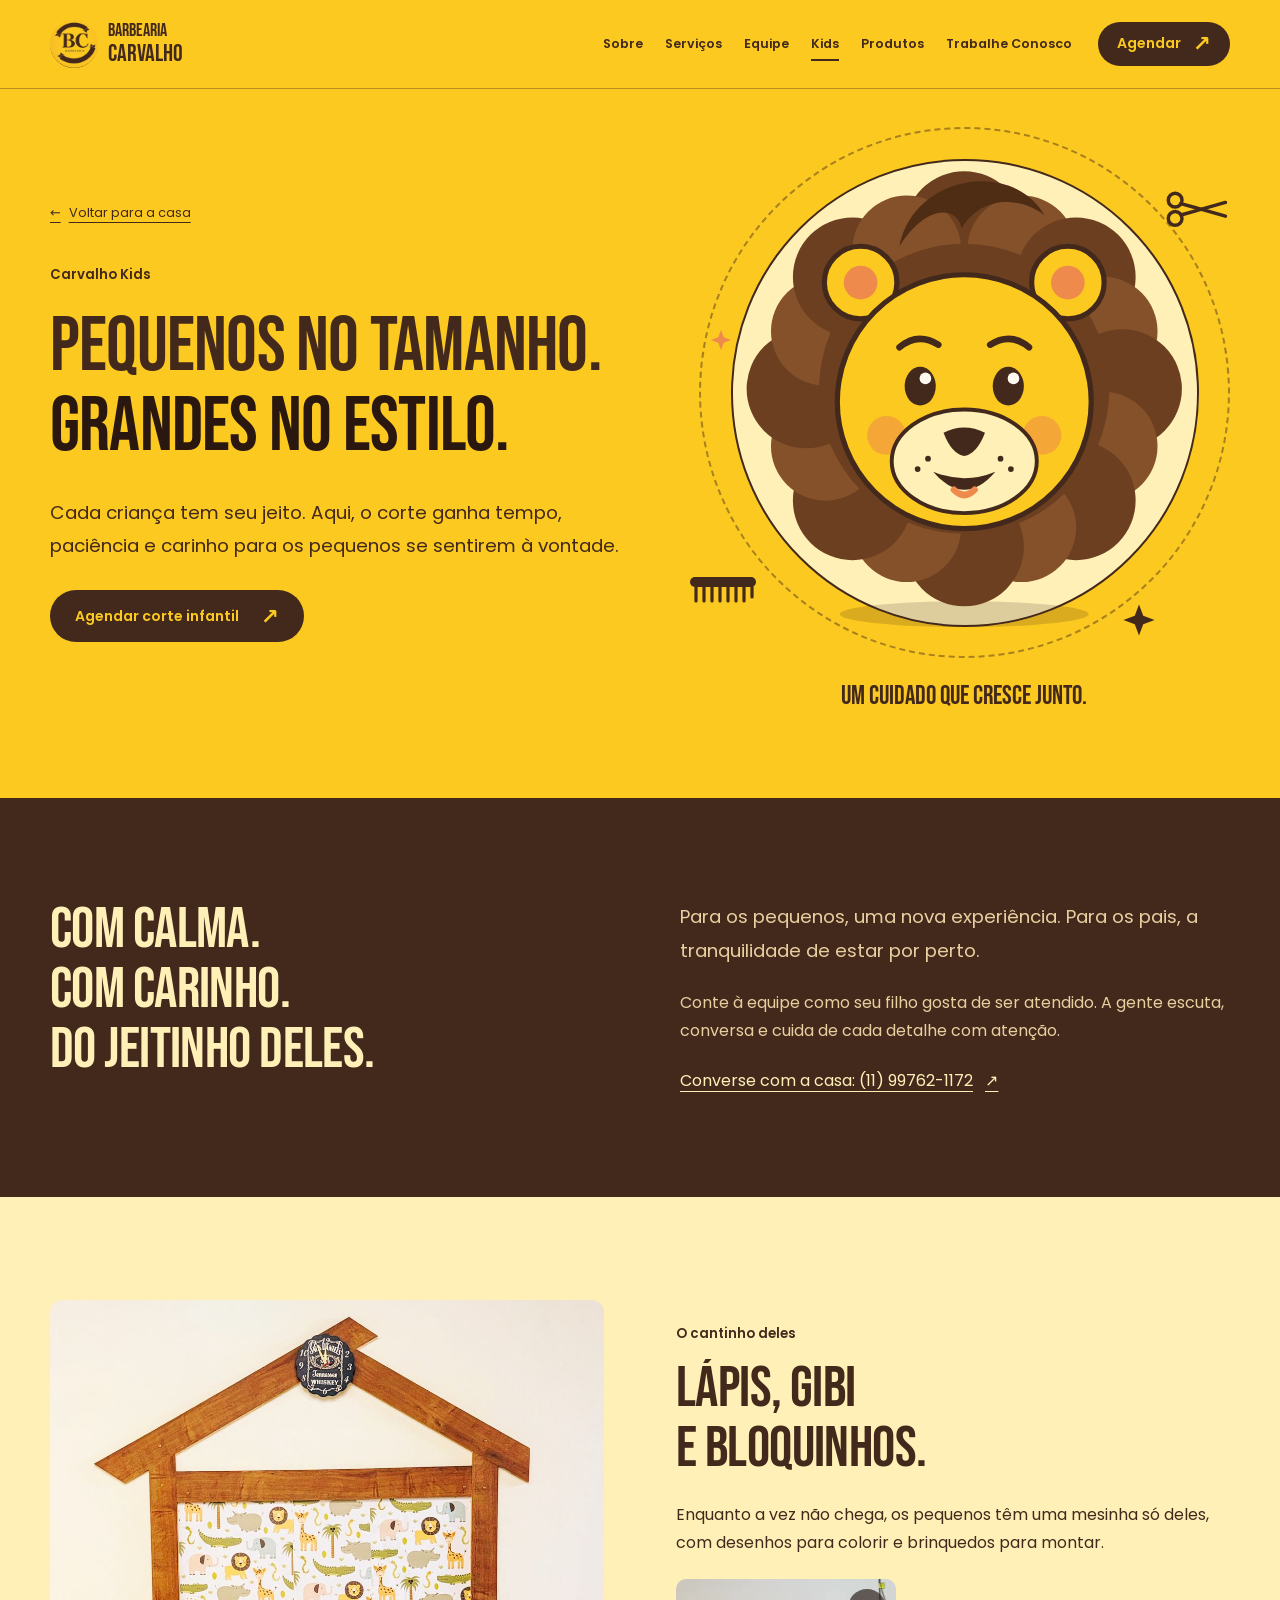
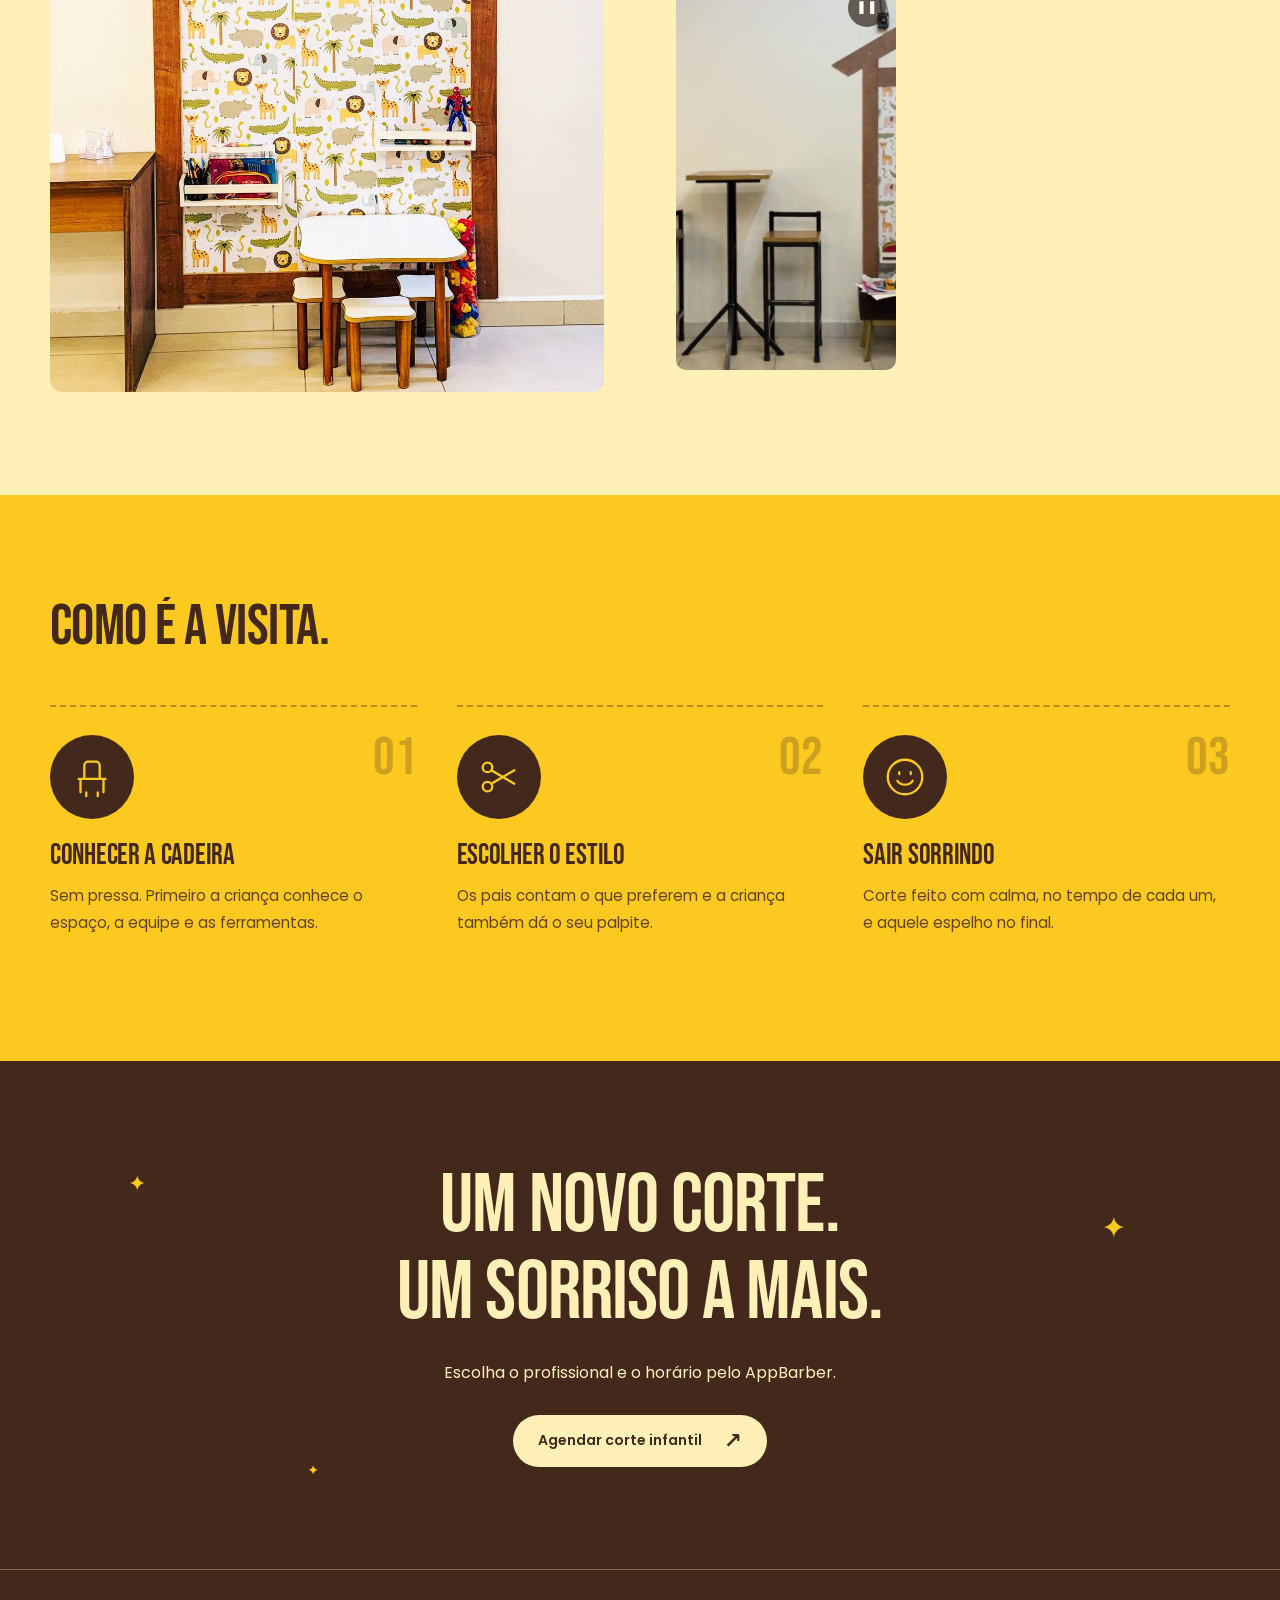
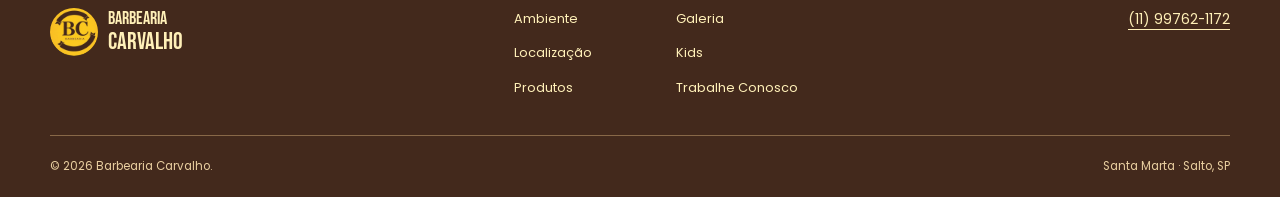
==== kids.html @ 2c111d6f "Add real photos and video tour; draft visual rework plan - New hero, ambiente, gallery and produtos " ====
<!DOCTYPE html><html lang="pt-BR"><head><meta charset="UTF-8"><meta name="viewport" content="width=device-width, initial-scale=1.0, viewport-fit=cover">
<title>Carvalho Kids — Barbearia Carvalho</title><meta name="description" content="Atendimento infantil com paciência e carinho na Barbearia Carvalho, em Salto. Conheça o Kids e agende pelo AppBarber."><meta name="theme-color" content="#fcc920">
<link rel="icon" type="image/png" sizes="32x32" href="assets/img/favicon-32.png"><link rel="apple-touch-icon" href="assets/img/apple-touch-icon.png">
<link rel="preconnect" href="https://fonts.googleapis.com"><link rel="preconnect" href="https://fonts.gstatic.com" crossorigin>
<link href="https://fonts.googleapis.com/css2?family=Bebas+Neue&amp;family=Poppins:wght@400;500;600;700&amp;display=swap" rel="stylesheet">
<link rel="stylesheet" href="css/style.css"><script src="js/script.js" defer></script><script>(function(d){if(!matchMedia("(prefers-reduced-motion: reduce)").matches){d.classList.add("motion");setTimeout(function(){if(!window.BC_READY)d.classList.remove("motion")},3000)}})(document.documentElement)</script></head><body class="inner-page kids-page">
<a class="skip-link" href="#conteudo">Pular para o conteúdo</a>
<header class="nav" id="nav"><div class="container nav__inner">
<a class="brand" href="index.html" aria-label="Barbearia Carvalho — início"><img src="assets/img/logo-512.png" width="48" height="48" alt=""><span>Barbearia<strong>Carvalho</strong></span></a>
<nav class="nav__links" id="navLinks" aria-label="Principal"><a href="index.html#sobre">Sobre</a><a href="index.html#servicos">Serviços</a><a href="index.html#equipe">Equipe</a><a href="kids.html" aria-current="page">Kids</a><a href="produtos.html">Produtos</a><a href="trabalhe-conosco.html">Trabalhe Conosco</a></nav>
<a class="btn nav__cta" href="https://play.google.com/store/apps/details?id=br.com.starapp.appbarbercli&amp;referrer=utm_source%3Dgoogle%26utm_medium%3Dorganic%26utm_term%3Dapp%2Bbarber" data-open-modal>Agendar<span aria-hidden="true">↗</span></a>
<button class="nav__burger" id="navBurger" aria-label="Abrir menu" aria-expanded="false" aria-controls="navLinks" hidden><span></span><span></span></button>
</div></header><main id="conteudo" tabindex="-1"><section class="page-hero kids-hero"><div class="container inner-grid"><div><a class="back-link rise" style="--d:0s" href="index.html"><span aria-hidden="true">←</span> Voltar para a casa</a><p class="brand-note rise" style="--d:.05s">Carvalho Kids</p><h1><span class="w"><span style="--i:0">Pequenos</span></span> <span class="w"><span style="--i:1">no</span></span> <span class="w"><span style="--i:2">tamanho.</span></span><br><span class="accent"><span class="w"><span style="--i:3">Grandes</span></span> <span class="w"><span style="--i:4">no</span></span> <span class="w"><span style="--i:5">estilo.</span></span></span></h1><p class="lead rise" style="--d:.6s">Cada criança tem seu jeito. Aqui, o corte ganha tempo, paciência e carinho para os pequenos se sentirem à vontade.</p><div class="rise" style="--d:.75s"><a class="btn" href="https://play.google.com/store/apps/details?id=br.com.starapp.appbarbercli&amp;referrer=utm_source%3Dgoogle%26utm_medium%3Dorganic%26utm_term%3Dapp%2Bbarber" data-open-modal>Agendar corte infantil<span aria-hidden="true">↗</span></a></div></div>
<figure class="kids-visual"><div class="kids-stage"><button class="lion-btn" id="lionBtn" type="button" aria-label="Dar um oi para o leão da Carvalho"><svg class="lion" viewBox="40 40 320 370" aria-hidden="true" focusable="false">
<ellipse cx="200" cy="396" rx="96" ry="10" fill="var(--ink)" opacity=".18"/>
<g class="lion__head">
<g class="lion__mane" stroke="var(--ink)" stroke-width="0"><circle cx="200.0" cy="100.0" r="46" fill="var(--mane)"/>
<circle cx="244.4" cy="114.8" r="42" fill="var(--mane-2)"/>
<circle cx="286.3" cy="135.7" r="46" fill="var(--mane)"/>
<circle cx="307.2" cy="177.6" r="42" fill="var(--mane-2)"/>
<circle cx="322.0" cy="222.0" r="46" fill="var(--mane)"/>
<circle cx="307.2" cy="266.4" r="42" fill="var(--mane-2)"/>
<circle cx="286.3" cy="308.3" r="46" fill="var(--mane)"/>
<circle cx="244.4" cy="329.2" r="42" fill="var(--mane-2)"/>
<circle cx="200.0" cy="344.0" r="46" fill="var(--mane)"/>
<circle cx="155.6" cy="329.2" r="42" fill="var(--mane-2)"/>
<circle cx="113.7" cy="308.3" r="46" fill="var(--mane)"/>
<circle cx="92.8" cy="266.4" r="42" fill="var(--mane-2)"/>
<circle cx="78.0" cy="222.0" r="46" fill="var(--mane)"/>
<circle cx="92.8" cy="177.6" r="42" fill="var(--mane-2)"/>
<circle cx="113.7" cy="135.7" r="46" fill="var(--mane)"/>
<circle cx="155.6" cy="114.8" r="42" fill="var(--mane-2)"/></g>
<circle cx="200" cy="222" r="112" fill="var(--mane)"/>
<path class="lion__tuft" d="M150 112 C160 58 236 44 262 88 C244 74 214 72 198 98 C194 80 170 80 150 112 Z" fill="#4f2c14"/>
<circle cx="120" cy="140" r="28" fill="var(--yellow)" stroke="var(--ink)" stroke-width="4"/>
<circle cx="120" cy="140" r="13" fill="var(--blush)"/>
<circle cx="280" cy="140" r="28" fill="var(--yellow)" stroke="var(--ink)" stroke-width="4"/>
<circle cx="280" cy="140" r="13" fill="var(--blush)"/>
<circle cx="200" cy="232" r="98" fill="var(--yellow)" stroke="var(--ink)" stroke-width="4"/>
<path d="M150 190 q14 -12 30 -2 M220 188 q16 -10 30 2" fill="none" stroke="var(--ink)" stroke-width="5" stroke-linecap="round"/>
<g class="lion__pupils">
<g class="lion__eye"><ellipse cx="166" cy="220" rx="12" ry="15" fill="var(--ink)"/><circle cx="170" cy="214" r="4.5" fill="#fffaf0"/></g>
<g class="lion__eye"><ellipse cx="234" cy="220" rx="12" ry="15" fill="var(--ink)"/><circle cx="238" cy="214" r="4.5" fill="#fffaf0"/></g>
</g>
<circle cx="140" cy="258" r="15" fill="var(--blush)" opacity=".55"/>
<circle cx="260" cy="258" r="15" fill="var(--blush)" opacity=".55"/>
<ellipse cx="200" cy="278" rx="56" ry="40" fill="var(--yellow-light)" stroke="var(--ink)" stroke-width="3"/>
<path d="M184 256 Q200 248 216 256 Q210 272 200 274 Q190 272 184 256 Z" fill="var(--ink)"/>
<path d="M176 286 Q200 314 224 286 Q200 296 176 286 Z" fill="var(--ink)"/>
<path d="M192 300 Q200 308 208 300" fill="none" stroke="var(--blush)" stroke-width="5" stroke-linecap="round"/>
<g fill="var(--ink)"><circle cx="172" cy="276" r="2.2"/><circle cx="164" cy="284" r="2.2"/><circle cx="228" cy="276" r="2.2"/><circle cx="236" cy="284" r="2.2"/></g>
</g>
</svg></button><span class="bubble" id="lionBubble" aria-live="polite"></span>
<span class="float float--scissors" style="--d:-1s;--r:14deg" aria-hidden="true"><svg viewBox="0 0 56 32" fill="none" stroke="currentColor" stroke-width="3" stroke-linecap="round" aria-hidden="true"><g class="blade blade--a"><circle cx="8" cy="8" r="6"/><path d="M13 11 L52 22"/></g><g class="blade blade--b"><circle cx="8" cy="24" r="6"/><path d="M13 21 L52 10"/></g></svg></span>
<span class="float float--comb" style="--d:-2.5s;--r:-10deg" aria-hidden="true"><svg viewBox="0 0 70 30"><rect x="2" y="2" width="66" height="10" rx="5" fill="var(--ink)"/><g stroke="var(--ink)" stroke-width="3.2" stroke-linecap="round"><path d="M8 12v14M16 12v14M24 12v14M32 12v14M40 12v14M48 12v14M56 12v14M64 12v10"/></g></svg></span>
<span class="float float--star" style="--d:-.5s;--r:40deg" aria-hidden="true"><svg viewBox="0 0 24 24"><path d="M12 1l3 8 8 3-8 3-3 8-3-8-8-3 8-3z" fill="var(--ink)"/></svg></span>
<span class="float float--star2" style="--d:-3.5s;--r:-40deg" aria-hidden="true"><svg viewBox="0 0 24 24"><path d="M12 1l3 8 8 3-8 3-3 8-3-8-8-3 8-3z" fill="var(--blush)"/></svg></span></div><figcaption>Um cuidado que cresce junto.</figcaption></figure></div></section>
<section class="section section--ink"><div class="container kids-care"><h2 data-split>Com calma.<br>Com carinho.<br>Do jeitinho deles.</h2><div data-stagger><p class="lead" data-reveal>Para os pequenos, uma nova experiência. Para os pais, a tranquilidade de estar por perto.</p><p data-reveal>Conte à equipe como seu filho gosta de ser atendido. A gente escuta, conversa e cuida de cada detalhe com atenção.</p><a class="text-link" data-reveal href="tel:+5511997621172">Converse com a casa: (11) 99762-1172 <span aria-hidden="true">↗</span></a></div></div></section>
<section class="section kids-corner"><div class="container kids-corner__grid"><figure data-reveal="clip"><div class="frame"><img src="assets/img/espaco-kids.jpg" alt="Cantinho Kids com moldura de casinha, papel de parede de bichinhos, mesinha, banquinhos e brinquedos" width="1080" height="1440" loading="lazy"></div></figure>
<div data-stagger><p class="brand-note" data-reveal>O cantinho deles</p><h2 data-split>Lápis, gibi<br>e bloquinhos.</h2><p data-reveal>Enquanto a vez não chega, os pequenos têm uma mesinha só deles, com desenhos para colorir e brinquedos para montar.</p>
<div class="tour__item kids-corner__video" data-reveal="pop"><video src="assets/video/kids.mp4" poster="assets/video/kids.jpg" width="540" height="960" muted loop playsinline controls preload="none" aria-label="Criança brincando no cantinho Kids da barbearia"></video></div></div></div></section>
<section class="section"><div class="container"><h2 class="steps-intro" data-split>Como é a visita.</h2><ol class="steps" data-stagger>
<li class="step" data-reveal data-draw><span class="step__num" aria-hidden="true">01</span><span class="step__icon" aria-hidden="true"><svg viewBox="0 0 48 48"><path pathLength="1" d="M12 40V26h24v14M10 26h28M16 26V12a4 4 0 0 1 4-4h8a4 4 0 0 1 4 4v14M18 40v4M30 40v4"/></svg></span><h3>Conhecer a cadeira</h3><p>Sem pressa. Primeiro a criança conhece o espaço, a equipe e as ferramentas.</p></li>
<li class="step" data-reveal data-draw><span class="step__num" aria-hidden="true">02</span><span class="step__icon" aria-hidden="true"><svg viewBox="0 0 48 48"><circle pathLength="1" cx="12" cy="14" r="5"/><circle pathLength="1" cx="12" cy="34" r="5"/><path pathLength="1" d="M16 17l24 14M16 31l24-14"/></svg></span><h3>Escolher o estilo</h3><p>Os pais contam o que preferem e a criança também dá o seu palpite.</p></li>
<li class="step" data-reveal data-draw><span class="step__num" aria-hidden="true">03</span><span class="step__icon" aria-hidden="true"><svg viewBox="0 0 48 48"><circle pathLength="1" cx="24" cy="24" r="18"/><path pathLength="1" d="M16 28a10 10 0 0 0 16 0M18 19v2M30 19v2"/></svg></span><h3>Sair sorrindo</h3><p>Corte feito com calma, no tempo de cada um, e aquele espelho no final.</p></li>
</ol></div></section>
<section class="section section--ink final-cta"><span class="doodle" style="left:10%;top:22%" aria-hidden="true">✦</span><span class="doodle" style="right:12%;top:30%;--d:-2s;font-size:30px" aria-hidden="true">✦</span><span class="doodle" style="left:24%;bottom:18%;--d:-4s;font-size:14px" aria-hidden="true">✦</span><div class="container"><h2 data-split>Um novo corte.<br>Um sorriso a mais.</h2><p data-reveal>Escolha o profissional e o horário pelo AppBarber.</p><div data-reveal><a class="btn" href="https://play.google.com/store/apps/details?id=br.com.starapp.appbarbercli&amp;referrer=utm_source%3Dgoogle%26utm_medium%3Dorganic%26utm_term%3Dapp%2Bbarber" data-open-modal>Agendar corte infantil<span aria-hidden="true">↗</span></a></div></div></section></main><footer class="footer section--ink"><div class="container footer__grid">
<a class="brand" href="index.html"><img src="assets/img/logo-512.png" width="48" height="48" alt=""><span>Barbearia<strong>Carvalho</strong></span></a>
<nav class="footer__links" aria-label="Rodapé"><a href="index.html#ambiente">Ambiente</a><a href="index.html#galeria">Galeria</a><a href="index.html#localizacao">Localização</a><a href="kids.html">Kids</a><a href="produtos.html">Produtos</a><a href="trabalhe-conosco.html">Trabalhe Conosco</a></nav>
<a class="text-link" href="tel:+5511997621172">(11) 99762-1172</a></div>
<div class="container footer__bottom"><p>© <span id="year">2026</span> Barbearia Carvalho.</p><p>Santa Marta · Salto, SP</p></div>
<noscript><div class="container nojs-booking"><p>Agende pelo AppBarber: <a href="https://play.google.com/store/apps/details?id=br.com.starapp.appbarbercli&amp;referrer=utm_source%3Dgoogle%26utm_medium%3Dorganic%26utm_term%3Dapp%2Bbarber">Google Play</a> ou <a href="https://apps.apple.com/br/app/appbarber-cliente/id6450795073">App Store</a>.</p></div></noscript></footer><dialog class="modal" id="appModal" aria-labelledby="modalTitle"><div class="modal__card">
<button class="modal__close" type="button" data-close-modal aria-label="Fechar agendamento" autofocus>×</button>
<img class="modal__logo" src="assets/img/logo-512.png" width="72" height="72" alt="">
<h2 id="modalTitle">Seu momento começa aqui.</h2><p>Baixe o AppBarber, escolha o profissional, o serviço e o horário.</p>
<div class="modal__stores">
<a class="store-btn" href="https://play.google.com/store/apps/details?id=br.com.starapp.appbarbercli&amp;referrer=utm_source%3Dgoogle%26utm_medium%3Dorganic%26utm_term%3Dapp%2Bbarber" rel="noopener" target="_blank">
<svg height="24" viewbox="0 0 256 283" width="21" xmlns="http://www.w3.org/2000/svg">
<path d="M119.553141,134.916362 L1.0599006,259.060547 C3.75619448,268.616998 10.7182836,276.3906 19.9208658,280.119977 C29.1234481,283.849353 39.5331235,283.115716 48.121672,278.132484 L181.448642,202.197919 L119.553141,134.916362 Z" fill="#EA4335"></path>
<path d="M239.370822,113.813616 L181.71353,80.7909097 L116.815965,137.741834 L181.978418,202.021326 L239.19423,169.351804 C249.525723,163.942452 256,153.24465 256,141.58271 C256,129.92077 249.525723,119.222968 239.19423,113.813616 L239.370822,113.813616 Z" fill="#FBBC04"></path>
<path d="M1.0599006,23.4868015 C0.343633396,26.134699 -0.0127538816,28.8670014 0,31.6100341 L0,250.937314 C0.00751268399,253.679042 0.363556675,256.408712 1.0599006,259.060547 L123.614758,138.095018 L1.0599006,23.4868015 Z" fill="#4285F4"></path>
<path d="M120.436101,141.273674 L181.71353,80.7909097 L48.5631521,4.50316009 C43.5539929,1.56944036 37.8568091,0.0156629668 32.0517989,0 C17.6444261,-0.0284873284 4.97836875,9.53420553 1.0599006,23.3985055 L120.436101,141.273674 Z" fill="#34A853"></path>
</svg>
<span>
<small>Disponível no</small>
          Google Play
        </span>
</a>
<a class="store-btn" href="https://apps.apple.com/br/app/appbarber-cliente/id6450795073" rel="noopener" target="_blank">
<svg fill="currentColor" height="24" viewbox="0 0 24 24" width="24"><path d="M16.7 12.4c0-2 1.6-3 1.7-3.1-.9-1.4-2.4-1.5-2.9-1.6-1.2-.1-2.4.7-3 .7-.6 0-1.6-.7-2.7-.7-1.4 0-2.7.8-3.4 2.1-1.5 2.5-.4 6.4 1 8.5.7 1 1.5 2.1 2.6 2 1-.1 1.4-.7 2.6-.7s1.6.7 2.7.7c1.1 0 1.9-1 2.6-2 .5-.7.9-1.5 1.2-2.3-1.4-.6-2.4-1.9-2.4-3.6z"></path><path d="M14.4 5.8c.5-.6.9-1.5.8-2.4-.8.1-1.7.5-2.3 1.2-.5.6-.9 1.5-.8 2.3.9 0 1.8-.5 2.3-1.1z"></path></svg>
<span>
<small>Baixe na</small>
          App Store
        </span>
</a>
</div><p class="modal__foot">Novo por aqui? Você também pode criar sua conta no app.</p></div></dialog></body></html>
---- css/style.css ----
/* Barbearia Carvalho — identidade original, páginas estáticas compartilhadas. */
:root {
  --yellow: #fcc920; --yellow-light: #fff0b8; --ink: #43291c; --ink-deep: #2a1810;
  --bg: var(--yellow); --fg: var(--ink); --muted: #634326; --line: #b98c1e;
  --mane: #6b3f1f; --mane-2: #85512a; --blush: #ee8a4c;
  --ease-out: cubic-bezier(.16,1,.3,1); --ease-quart: cubic-bezier(.25,1,.5,1); --container: 1180px;
  --z-nav: 20; --z-menu: 30; --z-skip: 40;
}
* { box-sizing: border-box; }
html { scroll-behavior: smooth; scroll-padding-top: 110px; }
body { margin: 0; background: var(--bg); color: var(--fg); font: 400 16px/1.75 'Poppins',system-ui,sans-serif; overflow-x: clip; }
img { display: block; max-width: 100%; height: auto; }
figure { margin: 0; }
figcaption { font-size: .8rem; margin-top: 12px; }
a { color: inherit; text-decoration: none; }
button { font: inherit; cursor: pointer; }
[hidden] { display: none !important; }
h1,h2,h3 { font-family: 'Bebas Neue','Arial Narrow',sans-serif; font-weight: 400; line-height: 1.04; margin: 0; letter-spacing: -.01em; text-wrap: balance; }
h1 { font-size: clamp(3.4rem,6.3vw,6rem); }
h2 { font-size: clamp(2.7rem,4.5vw,4.7rem); }
h3 { font-size: clamp(1.8rem,2.3vw,2.4rem); }
p { max-width: 68ch; text-wrap: pretty; margin: 0 0 22px; }
:focus-visible { outline: 3px solid currentColor; outline-offset: 5px; }
main:focus { outline: none; }
.container { width: min(calc(100% - 64px),var(--container)); margin-inline: auto; }
.section { padding-block: clamp(64px,8vw,112px); }
.section--ink { --bg: var(--ink); --fg: var(--yellow-light); --muted: #e9cfa0; --line: #886848; background: var(--bg); color: var(--fg); }
.lead { font-size: clamp(1rem,1.5vw,1.16rem); line-height: 1.8; }
.statement { font: 400 clamp(1.6rem,2.6vw,2.1rem)/1.35 'Bebas Neue',sans-serif; margin: 24px 0; }
.brand-note { margin-bottom: 22px; font-size: .83rem; font-weight: 600; }
.text-link { display: inline-flex; align-items: center; gap: 12px; text-decoration: underline; text-underline-offset: 5px; }
.frame { overflow: hidden; border-radius: 12px; }
.frame img { width: 100%; height: 100%; object-fit: cover; }

/* Botões: seta que sai e volta, pressão tátil. */
.btn { position: relative; overflow: hidden; isolation: isolate; display: inline-flex; align-items: center; justify-content: center; gap: 22px; min-height: 52px; padding: 14px 24px; border: 1px solid transparent; border-radius: 999px; background: var(--fg); color: var(--bg); font-weight: 600; font-size: .88rem; line-height: 1.5; text-align: center; transition: transform .25s var(--ease-out),color .35s var(--ease-out); }
.btn::before { content: ''; position: absolute; inset: 0; z-index: -1; background: var(--ink-deep); border-radius: inherit; transform: translateY(101%); transition: transform .45s var(--ease-out); }
.section--ink .btn::before { background: #fff7d6; }
.btn:hover::before { transform: none; }
.btn span[aria-hidden] { display: inline-block; font-size: 1.35rem; line-height: 1; }
.btn:hover { transform: translateY(-2px); }
.btn:active { transform: translateY(0) scale(.97); transition-duration: .1s; }
.btn--outline { border-color: var(--fg); color: var(--fg); background: transparent; }
.btn--outline::before { background: var(--fg); }
.section--ink .btn--outline::before { background: var(--fg); }
.btn--outline:hover { color: var(--bg); }
.btn:focus-visible { outline-color: var(--fg); }
.skip-link { position: fixed; left: 20px; top: 12px; z-index: var(--z-skip); padding: 12px 20px; background: var(--ink); color: var(--yellow-light); transform: translateY(-160%); }
.skip-link:focus { transform: none; }

/* Navegação */
.nav { position: sticky; top: 0; z-index: var(--z-nav); background: var(--yellow); color: var(--ink); border-bottom: 1px solid var(--line); transition: transform .45s var(--ease-out); }
.nav.is-hidden { transform: translateY(-100%); }
.nav__progress { position: absolute; left: 0; right: 0; bottom: -1px; height: 3px; background: var(--ink); transform: scaleX(var(--progress,0)); transform-origin: left; pointer-events: none; }
.nav__inner { min-height: 88px; display: flex; align-items: center; gap: 26px; }
.brand { display: inline-flex; align-items: center; gap: 10px; flex-shrink: 0; }
.brand img { border-radius: 50%; transition: transform .8s var(--ease-out); }
.brand:hover img { transform: rotate(-360deg); }
.brand span { font-family: 'Bebas Neue',sans-serif; font-size: 1.13rem; line-height: 1.05; }
.brand strong { display: block; font-size: 1.5rem; font-weight: 400; }
.nav__links { display: flex; gap: 22px; align-items: center; margin-left: auto; font-size: .79rem; font-weight: 600; }
.nav__links a { position: relative; padding-block: 12px; white-space: nowrap; }
.nav__links a::after { content: ''; position: absolute; left: 0; right: 0; bottom: 6px; height: 2px; background: currentColor; transform: scaleX(0); transform-origin: right; transition: transform .4s var(--ease-out); }
.nav__links a:hover::after,.nav__links a.is-active::after,.nav__links [aria-current]::after { transform: scaleX(1); transform-origin: left; }
.nav__cta { min-height: 44px; padding: 10px 18px; gap: 12px; }
.nav__burger { width: 44px; height: 44px; border: 1px solid var(--ink); border-radius: 50%; background: transparent; display: none; justify-content: center; align-items: center; flex-direction: column; gap: 6px; flex-shrink: 0; }
.nav__burger span { width: 18px; height: 2px; background: currentColor; transition: transform .3s var(--ease-out); }
.nav__burger[aria-expanded=true] span:first-child { transform: translateY(4px) rotate(45deg); }
.nav__burger[aria-expanded=true] span:last-child { transform: translateY(-4px) rotate(-45deg); }

/* Abertura */
.hero { padding: clamp(40px,5vw,76px) 0 72px; }
.hero__grid,.inner-grid { display: grid; grid-template-columns: 1.1fr 1fr; gap: clamp(32px,5vw,72px); align-items: center; }
.hero__title { font-size: clamp(3.4rem,5.7vw,5.3rem); }
.hero__title .accent { color: var(--ink-deep); }
.w { display: inline-block; overflow: hidden; vertical-align: bottom; padding-bottom: .08em; margin-bottom: -.08em; }
.w > span { display: inline-block; }
.scribble { position: relative; display: inline-block; }
.scribble svg { position: absolute; left: -4%; width: 108%; bottom: -.14em; height: .32em; overflow: visible; pointer-events: none; }
.scribble path { fill: none; stroke: var(--ink); stroke-width: 5; stroke-linecap: round; }
.hero__copy .lead { margin-top: 26px; max-width: 43ch; }
.hero__more { display: flex; width: fit-content; margin-top: 28px; font-size: .82rem; }
.hero__visual { position: relative; padding-bottom: 14px; transform: perspective(1200px) rotateX(calc(var(--py,0) * -3deg)) rotateY(calc(var(--px,0) * 4deg)); transition: transform .9s var(--ease-quart); }
.hero__visual .frame { aspect-ratio: 4/5; }
.hero__visual figcaption { position: absolute; bottom: 40px; left: 24px; right: 24px; padding: 10px 16px; border-radius: 6px; background: var(--yellow); color: var(--ink); width: fit-content; font-size: .86rem; font-weight: 600; }
.photo-seal { position: absolute; right: -24px; top: -24px; width: 124px; height: 124px; border-radius: 50%; background: var(--ink); color: var(--yellow); display: grid; place-items: center; translate: calc(var(--px,0) * 16px) calc(var(--py,0) * 16px); transition: translate .9s var(--ease-quart); }
.photo-seal b { font: 400 40px/1 'Bebas Neue',sans-serif; }
.ring { position: absolute; inset: 0; width: 100%; height: 100%; fill: currentColor; font: 600 9.5px 'Poppins',sans-serif; letter-spacing: .12em; }

/* Faixa em movimento */
.marquee { background: var(--ink); color: var(--yellow); overflow: hidden; padding: 20px 0; font: 400 clamp(1.3rem,2.4vw,1.9rem)/1.2 'Bebas Neue',sans-serif; }
.marquee__track { display: flex; justify-content: space-around; gap: 30px; width: max-content; min-width: 100%; }
.marquee.is-live .marquee__track { justify-content: flex-start; }
.marquee span { white-space: nowrap; display: inline-flex; align-items: center; gap: 30px; }
.marquee span::after { content: '✦'; font-size: .7em; }

/* Sobre a casa */
.about-grid { display: grid; grid-template-columns: 1fr 1fr; gap: clamp(40px,7vw,96px); align-items: center; }
.about-photos { position: relative; padding: 0 64px 110px 0; }
.about-main { aspect-ratio: 4/5; }
.about-main + figcaption { display: none; }
.about-detail { position: absolute; bottom: 0; right: 0; width: 58%; border: 8px solid var(--yellow); border-radius: 16px; background: var(--yellow); rotate: 3deg; box-shadow: 0 24px 48px -24px rgb(42 24 16 / .55); }
.about-detail .frame { aspect-ratio: 4/3; border-radius: 8px; }
.about-detail figcaption { font-weight: 600; margin: 10px 4px 2px; }
.about-stamp { position: absolute; left: -34px; top: 34%; width: 118px; height: 118px; border-radius: 50%; background: var(--yellow); color: var(--ink); border: 1px solid var(--ink); display: grid; place-items: center; }
.about-stamp svg.scissor-mark { width: 38px; height: 38px; }
.about-copy p:not(.statement) { font-size: .93rem; }
.simple-list { list-style: none; padding: 0; margin: 25px 0 30px; font-size: .86rem; }
.simple-list li { border-top: 1px solid var(--line); padding-block: 12px; display: flex; gap: 14px; align-items: center; }
.simple-list li::before { content: '✦'; font-size: .8em; }

/* Serviços */
.section-intro { display: flex; align-items: end; justify-content: space-between; gap: 40px; margin-bottom: 36px; }
.section-intro p { max-width: 39ch; margin: 0; color: var(--muted); }
.section-intro h2 .accent { color: var(--yellow); }
.cut-line { position: relative; overflow: hidden; height: 36px; margin-bottom: 20px; color: var(--yellow); }
.cut-line::before { content: ''; position: absolute; left: 0; right: 0; top: 50%; border-top: 2px dashed var(--line); }
.cut-line__track { position: absolute; inset: 0; }
.cut-line svg { position: absolute; left: 0; top: 50%; width: 48px; height: 32px; translate: 0 -50%; background: var(--bg); padding-inline: 4px; box-sizing: content-box; }
.blade { transform-box: view-box; transform-origin: 30px 16px; }
.services-list { list-style: none; padding: 0; margin: 0 0 40px; display: grid; grid-template-columns: 1fr 1fr; gap: 0 56px; }
.service { position: relative; isolation: isolate; display: grid; grid-template-columns: 52px 1fr 46px; gap: 16px; align-items: start; padding: 26px 0; color: var(--fg); }
.service::after { content: ''; position: absolute; left: 0; right: 0; top: 0; height: 1px; background: var(--line); transform-origin: left; transition: transform 1s var(--ease-out) var(--d,0s); }
.service::before { content: ''; position: absolute; inset: 0 -14px; z-index: -1; border-radius: 14px; background: var(--yellow); transform: scaleY(0); transform-origin: bottom; transition: transform .5s var(--ease-out); }
.service__num { font: 400 1.2rem/1 'Bebas Neue',sans-serif; color: var(--yellow); padding-top: .55em; transition: color .3s; }
.service h3 { transition: transform .5s var(--ease-out); }
.service p { margin: 10px 0 0; font-size: .91rem; color: var(--muted); max-width: 48ch; transition: color .3s; }
.service__go { width: 46px; height: 46px; border-radius: 50%; border: 1px solid var(--line); display: grid; place-items: center; font-size: 1.2rem; transition: transform .5s var(--ease-out),background-color .3s,color .3s,border-color .3s; }
.service:hover,.service:focus-visible { color: var(--ink); }
.service:hover::before,.service:focus-visible::before { transform: scaleY(1); }
.service:hover .service__num,.service:focus-visible .service__num { color: var(--ink); }
.service:hover p,.service:focus-visible p { color: #634326; }
.service:hover h3,.service:focus-visible h3 { transform: translateX(6px); }
.service:hover .service__go,.service:focus-visible .service__go { background: var(--ink); color: var(--yellow); border-color: var(--ink); transform: rotate(45deg); }
.service:focus-visible { outline-color: var(--yellow); outline-offset: 8px; border-radius: 14px; }

/* Equipe e esfera */
.team-grid { display: grid; grid-template-columns: 1.1fr 1fr; align-items: center; gap: 64px; }
.team-grid > div > p:not(.statement) { max-width: 46ch; font-size: .95rem; }
.product-catalog { display: grid; grid-template-columns: repeat(auto-fit,minmax(min(100%,240px),1fr)); gap: 24px; }
.product-catalog:empty { display: none; }
.product-item { margin-top: 28px; }
.product-item img { width: 100%; object-fit: cover; border-radius: 12px; margin-bottom: 18px; }
.product-item img { aspect-ratio: 1; }

/* Equipe: mostrador estilo smartwatch */
.team-grid > .team-copy > p:not(.statement,.brand-note) { max-width: 46ch; font-size: .95rem; }
.team-copy h2 .accent { color: var(--ink-deep); }
.watch-hint { display: flex; align-items: center; gap: 10px; font-size: .8rem; font-weight: 600; }
.watch-wrap { display: grid; justify-items: center; }
.watch { --face: min(100%,440px); position: relative; width: var(--face); aspect-ratio: 1; padding: 14px; border-radius: 50%; background: repeating-conic-gradient(from 0deg,var(--ink) 0 .6deg,transparent .6deg 6deg),var(--yellow-light); border: 2px solid var(--ink); box-shadow: 0 40px 60px -34px rgb(42 24 16 / .7); }
.watch__crown { position: absolute; right: -14px; top: 38%; width: 18px; height: 54px; border-radius: 6px; background: var(--ink); box-shadow: inset 0 0 0 2px var(--yellow),inset 0 6px 0 -3px var(--mane-2); }
.watch__crown::after { content: ''; position: absolute; right: 1px; top: 70px; width: 12px; height: 34px; border-radius: 4px; background: var(--ink); }
.watch__face { position: relative; width: 100%; height: 100%; border-radius: 50%; overflow: hidden; background: radial-gradient(circle at 50% 40%,#3a2418,var(--ink-deep) 70%); touch-action: pan-y; user-select: none; -webkit-user-select: none; cursor: grab; }
.watch__face.is-dragging { cursor: grabbing; }
.watch__list { list-style: none; margin: 0; padding: 20% 15% 0; display: grid; grid-template-columns: repeat(3,1fr); gap: 10px 8px; }
.watch:not(.is-live) .pro img { width: 72%; }
.pro { display: grid; justify-items: center; gap: 4px; width: 100%; padding: 0; border: 0; background: none; color: var(--yellow-light); text-align: center; }
.pro img { width: 100%; aspect-ratio: 1; object-fit: cover; border-radius: 50%; border: 3px solid var(--yellow); pointer-events: none; -webkit-user-drag: none; }
.pro__name { font: 400 1rem/1.1 'Bebas Neue',sans-serif; }
.pro__role { font-size: .7rem; color: #e9cfa0; }
.watch__logo { display: none; }
.watch.is-live .watch__list { padding: 0; display: block; }
.watch.is-live .watch__item,.watch.is-live .watch__logo { position: absolute; left: 50%; top: 50%; width: var(--bubble,120px); height: var(--bubble,120px); margin: calc(var(--bubble,120px) / -2) 0 0 calc(var(--bubble,120px) / -2); will-change: transform; }
.watch.is-live .watch__logo { display: block; border-radius: 50%; pointer-events: none; }
.watch.is-live .pro { height: 100%; display: block; border-radius: 50%; }
.watch.is-live .pro img { height: 100%; box-shadow: 0 10px 24px -10px rgb(0 0 0 / .7); transition: border-color .3s,box-shadow .3s; }
.watch.is-live .pro:hover img,.watch.is-live .pro:focus-visible img { border-color: var(--yellow-light); box-shadow: 0 0 0 4px var(--yellow),0 14px 30px -10px rgb(0 0 0 / .8); }
.watch.is-live .pro:focus-visible { outline: none; }
.watch.is-live .pro__name,.watch.is-live .pro__role { position: absolute; width: 1px; height: 1px; overflow: hidden; clip-path: inset(50%); white-space: nowrap; }
.watch__list,.watch__logo { transition: opacity .4s var(--ease-out),filter .4s; }
.watch.is-open .watch__list,.watch.is-open .watch__logo { opacity: .25; filter: blur(3px); }
.watch__detail { position: absolute; inset: 0; z-index: 2; border-radius: 50%; overflow: hidden; background: var(--ink-deep); color: var(--yellow-light); }
.watch__photo { position: absolute; inset: 0; width: 100%; height: 100%; object-fit: cover; }
.watch__detail::after { content: ''; position: absolute; inset: 0; background: linear-gradient(to top,rgb(29 16 10 / .95) 12%,rgb(29 16 10 / .55) 42%,transparent 66%); pointer-events: none; }
.watch__info { position: absolute; z-index: 1; left: 14%; right: 14%; bottom: 11%; text-align: center; display: grid; justify-items: center; }
.watch__info h3 { font-size: clamp(2rem,4vw,2.8rem); }
.watch__info p { margin: 2px 0 12px; font-size: .82rem; color: #e9cfa0; }
.watch__cta { min-height: 44px; padding: 10px 18px; gap: 12px; font-size: .8rem; --fg: var(--yellow); --bg: var(--ink); }
.watch__cta::before { background: var(--yellow-light); }
.watch__close,.watch__nav { position: absolute; z-index: 1; width: 44px; height: 44px; border-radius: 50%; border: 1px solid rgb(255 240 184 / .5); background: rgb(29 16 10 / .55); color: var(--yellow-light); font-size: 1.6rem; line-height: 1; display: grid; place-items: center; transition: background-color .3s,transform .4s var(--ease-out); }
.watch__close { top: 7%; left: 50%; margin-left: -22px; }
.watch__close:hover { transform: rotate(90deg); background: var(--ink); }
.watch__nav { top: 50%; margin-top: -22px; }
.watch__nav--prev { left: 5%; }
.watch__nav--next { right: 5%; }
.watch__nav:hover { background: var(--ink); }
.watch__nav--prev:hover { transform: translateX(-3px); }
.watch__nav--next:hover { transform: translateX(3px); }
.watch__close:focus-visible,.watch__nav:focus-visible,.watch__cta:focus-visible { outline-color: var(--yellow); outline-offset: 3px; }

/* Chamada Kids */
.kids-teaser { position: relative; overflow: hidden; padding-block: 64px; }
.teaser-grid { display: grid; grid-template-columns: 1.15fr 1fr; gap: 64px; align-items: center; position: relative; z-index: 1; }
.teaser-grid h2 { font-size: clamp(2.5rem,3.9vw,4rem); }
.teaser-grid .brand-note { margin-bottom: 16px; color: var(--yellow); }
.teaser-lion { position: absolute; right: clamp(-10px,4vw,80px); bottom: -46px; width: clamp(130px,15vw,190px); z-index: 0; opacity: .95; }
.teaser-grid > div:last-child { padding-right: clamp(0px,10vw,170px); }
.doodle { position: absolute; color: var(--yellow); pointer-events: none; font-size: 22px; line-height: 1; }

/* Ambiente */
.environment-grid { display: grid; grid-template-columns: 1fr 1fr; gap: 72px; align-items: center; }
.environment-grid .lead { margin-top: 24px; }
.environment-grid .frame { aspect-ratio: 5/4; }
.amenities { list-style: none; padding: 0; margin: 0; display: grid; grid-template-columns: 1fr 1fr; gap: 18px; font-size: .86rem; }
.amenities li { border-top: 1px solid var(--line); padding-top: 14px; display: flex; align-items: center; gap: 12px; }
.amenities svg { width: 30px; height: 30px; flex-shrink: 0; fill: none; stroke: currentColor; stroke-width: 1.8; stroke-linecap: round; stroke-linejoin: round; }
.amenities li:hover svg { animation: nudge .6s var(--ease-out); }
@keyframes nudge { 40% { transform: translateY(-4px) rotate(-8deg); } }

/* Galeria */
.gallery-grid { display: grid; grid-template-columns: 1.5fr 1fr 1fr; grid-template-rows: 230px 230px; gap: 18px; }
.gallery-grid figure { min-width: 0; overflow: hidden; border-radius: 10px; }
.gallery-grid img { width: 100%; height: 100%; object-fit: cover; transition: scale 1.2s var(--ease-out),filter .6s; }
.gallery-grid figure:hover img { scale: 1.07; }
.gallery-wide { grid-row: span 2; }

/* Tour em vídeo (verticais 9:16) */
.tour { margin-top: clamp(48px,6vw,80px); }
.tour__head { display: flex; flex-wrap: wrap; align-items: baseline; justify-content: space-between; gap: 8px 24px; margin-bottom: 22px; }
.tour__head p { margin: 0; color: var(--muted); font-size: .88rem; }
.tour__list { list-style: none; margin: 0; padding: 0 0 8px; display: grid; grid-auto-flow: column; grid-auto-columns: minmax(200px,1fr); gap: 18px; overflow-x: auto; scroll-snap-type: x mandatory; overscroll-behavior-x: contain; }
.tour__item { position: relative; scroll-snap-align: start; aspect-ratio: 9/16; border-radius: 10px; overflow: hidden; background: var(--ink-deep); }
.tour__item video { display: block; width: 100%; height: 100%; object-fit: cover; }
.tour__cap { position: absolute; inset: auto 0 0; padding: 40px 16px 14px; font: 400 1.35rem/1 'Bebas Neue',sans-serif; color: #fffaf0; background: linear-gradient(transparent,rgba(26,14,8,.78)); pointer-events: none; }
.tour__toggle { position: absolute; top: 10px; right: 10px; width: 38px; height: 38px; border-radius: 50%; border: 0; display: grid; place-items: center; background: rgba(26,14,8,.62); color: #fffaf0; font-size: .8rem; line-height: 1; }
.tour__toggle:hover { background: var(--yellow); color: var(--ink); }

/* Kids: cantinho */
.kids-corner { background: var(--yellow-light); }
.kids-corner__grid { display: grid; grid-template-columns: 1fr 1fr; gap: clamp(32px,6vw,72px); align-items: center; }
.kids-corner__grid .frame { aspect-ratio: 4/5; }
.kids-corner__grid .brand-note { margin-bottom: 14px; }
.kids-corner__grid h2 { margin-bottom: 22px; }
.kids-corner__video { width: min(220px,60%); margin-top: 8px; }

/* Localização */
.location-grid { display: grid; grid-template-columns: 1fr 1fr; gap: 64px; align-items: center; }
address { font-style: normal; margin-top: 28px; font-size: .91rem; }
.contact-phone { display: block; font-weight: 600; font-size: clamp(1.2rem,2vw,1.6rem); margin-block: 20px 12px; text-decoration: underline; text-underline-offset: 6px; }
.map-wrap iframe { display: block; width: 100%; height: 340px; border-radius: 12px; pointer-events: none; background: var(--yellow-light); }
.map-wrap > a { font-size: .85rem; margin-top: 18px; }
.pin { display: inline-block; }

/* Encerramento */
.final-cta { text-align: center; position: relative; overflow: hidden; isolation: isolate; }
.final-cta h2 { font-size: clamp(3.5rem,6.5vw,6rem); }
.final-cta p { margin: 22px auto 28px; }
.final-cta__stamp { position: absolute; z-index: -1; width: min(620px,120vw); aspect-ratio: 1; left: 50%; top: 50%; margin: calc(min(620px,120vw) / -2) 0 0 calc(min(620px,120vw) / -2); opacity: .09; border-radius: 50%; overflow: hidden; }
.final-cta__stamp img { width: 100%; }

/* Rodapé */
.footer { padding-top: 38px; border-top: 1px solid var(--line); }
.footer__grid { display: flex; justify-content: space-between; align-items: start; gap: 32px; padding-bottom: 36px; }
.footer__links { display: grid; grid-template-columns: 1fr 1fr; gap: 12px 40px; font-size: .8rem; }
.footer__links a { width: fit-content; background: linear-gradient(currentColor,currentColor) left bottom / 0 1px no-repeat; transition: background-size .4s var(--ease-out); }
.footer__links a:hover { background-size: 100% 1px; }
.footer__grid > .text-link { font-size: .86rem; }
.footer__bottom { display: flex; justify-content: space-between; gap: 24px; padding-block: 20px; border-top: 1px solid var(--line); font-size: .73rem; color: var(--muted); }
.footer__bottom p { margin: 0; }
.nojs-booking { padding-bottom: 24px; }
.nojs-booking a { text-decoration: underline; }

/* Páginas internas */
.page-hero { padding-block: 38px 84px; }
.inner-grid h1 { font-size: clamp(3.3rem,6vw,5.8rem); max-width: none; }
.inner-grid h1 .accent { color: var(--ink-deep); }
.inner-grid .lead { margin-block: 28px; }
.back-link { display: inline-flex; gap: 8px; font-size: .8rem; margin-bottom: 38px; text-decoration: underline; text-underline-offset: 5px; }
.back-link span { display: inline-block; transition: transform .4s var(--ease-out); }
.back-link:hover span { transform: translateX(-6px); }
.inner-photo .frame { aspect-ratio: 4/5; }
.inner-photo figcaption { font-size: .85rem; }
.kids-care,.careers-grid { display: grid; grid-template-columns: 1fr 1fr; gap: 80px; align-items: start; }
.kids-care p,.careers-grid p { color: var(--muted); }
.product-categories { display: grid; grid-template-columns: 1fr 1fr; gap: 64px; }
.product-categories article { padding-top: 28px; border-top: 1px solid var(--line); }
.product-categories p { margin: 16px 0 0; color: var(--muted); }
.cat-icon { width: 64px; height: 64px; margin-bottom: 18px; color: var(--yellow); fill: none; stroke: currentColor; stroke-width: 1.8; stroke-linecap: round; stroke-linejoin: round; transition: transform .6s var(--ease-out); }
.product-categories article:hover .cat-icon { transform: rotate(-10deg) translateY(-4px); }
.contact-strip { display: flex; justify-content: space-between; align-items: center; gap: 48px; }
.contact-strip p { margin: 18px 0 0; max-width: 48ch; }
.contact-strip .btn { flex-shrink: 0; }
.values { list-style: none; padding: 0; margin: 0 0 30px; }
.values li { font: 400 clamp(2rem,3.4vw,3rem)/1.1 'Bebas Neue',sans-serif; padding-block: 14px; border-top: 1px solid var(--line); display: flex; justify-content: space-between; align-items: center; gap: 16px; }
.values li span { display: inline-block; transition: transform .5s var(--ease-out); }
.values li:hover span { transform: translateX(10px); }
.values li::after { content: '✦'; font-size: .5em; color: var(--yellow); }

/* Kids */
.kids-hero { overflow-x: clip; }
.kids-page .inner-grid h1 .accent { display: inline-block; }
.kids-stage { position: relative; aspect-ratio: 1; display: grid; place-items: center; }
.kids-stage::before { content: ''; position: absolute; inset: 6%; border-radius: 50%; background: var(--yellow-light); border: 2px solid var(--ink); }
.kids-stage::after { content: ''; position: absolute; inset: 0; border-radius: 50%; border: 2px dashed var(--ink); opacity: .45; }
.lion-btn { position: relative; z-index: 1; width: 78%; padding: 0; border: 0; background: none; border-radius: 50%; -webkit-tap-highlight-color: transparent; }
.lion-btn:focus-visible { outline-offset: -6px; }
.lion { width: 100%; height: auto; display: block; overflow: visible; }
.lion__head { transform-box: fill-box; transform-origin: 50% 85%; }
.lion__eye { transform-box: fill-box; transform-origin: center; }
.lion__pupils { transition: transform .35s var(--ease-quart); }
.lion__tuft { transform-box: fill-box; transform-origin: 30% 100%; }
.bubble { position: absolute; z-index: 2; top: 4%; left: -2%; padding: 12px 18px; border-radius: 18px 18px 18px 4px; background: var(--ink); color: var(--yellow-light); font: 400 1.5rem/1 'Bebas Neue',sans-serif; opacity: 0; transform: translateY(10px) scale(.9); transform-origin: bottom left; transition: opacity .3s var(--ease-out),transform .45s var(--ease-out); pointer-events: none; }
.bubble.is-on { opacity: 1; transform: none; }
.float { position: absolute; z-index: 2; color: var(--ink); pointer-events: none; }
.float svg { width: 100%; height: 100%; display: block; }
.float--scissors { width: 64px; top: 12%; right: 0; }
.float--comb { width: 70px; bottom: 10%; left: -2%; }
.float--star { width: 34px; bottom: 4%; right: 14%; }
.float--star2 { width: 22px; top: 38%; left: 2%; }
.kids-visual figcaption { text-align: center; font: 400 1.6rem/1.3 'Bebas Neue',sans-serif; margin-top: 22px; }
.steps { list-style: none; padding: 0; margin: 0; display: grid; grid-template-columns: repeat(3,1fr); gap: 40px; }
.step { position: relative; padding-top: 28px; border-top: 2px dashed var(--line); }
.step__icon { width: 84px; height: 84px; border-radius: 50%; background: var(--ink); color: var(--yellow); display: grid; place-items: center; margin-bottom: 22px; transition: transform .6s var(--ease-out); }
.step:hover .step__icon { transform: rotate(-8deg) scale(1.06); }
.step__icon svg { width: 46px; height: 46px; fill: none; stroke: currentColor; stroke-width: 2.4; stroke-linecap: round; stroke-linejoin: round; }
.step__num { position: absolute; top: 24px; right: 0; font: 400 3.4rem/1 'Bebas Neue',sans-serif; opacity: .25; }
.step p { margin-top: 12px; color: var(--muted); font-size: .95rem; }
.steps-intro { margin-bottom: 48px; }

/* Modal */
.modal { padding: 0; border: 0; border-radius: 16px; background: var(--yellow); color: var(--ink); width: min(440px,calc(100% - 32px)); max-height: calc(100dvh - 32px); overflow: auto; }
.modal::backdrop { background: rgb(25 14 9 / .78); }
.modal__card { position: relative; padding: 32px 28px; text-align: center; }
.modal__close { position: absolute; right: 12px; top: 12px; width: 44px; height: 44px; border: 0; border-radius: 50%; background: var(--ink); color: var(--yellow); font-size: 30px; line-height: 1; transition: transform .4s var(--ease-out); }
.modal__close:hover { transform: rotate(90deg); }
.modal__logo { border-radius: 50%; margin: 8px auto 20px; }
.modal h2 { font-size: 2.35rem; margin-bottom: 18px; }
.modal p { font-size: .88rem; }
.modal__stores { display: grid; gap: 12px; }
.store-btn { display: flex; align-items: center; gap: 16px; background: var(--ink); color: var(--yellow-light); padding: 14px 20px; border-radius: 10px; transition: transform .3s var(--ease-out),background-color .3s; }
.store-btn:hover { transform: translateY(-2px); background: var(--ink-deep); }
.store-btn svg { flex-shrink: 0; }
.store-btn span { display: flex; flex-direction: column; align-items: start; font-weight: 600; }
.store-btn small { font-size: .75rem; font-weight: 400; }
.modal .modal__foot { font-size: .75rem; margin: 20px 0 0; }

/* ================================================================
   Movimento. Tudo aqui depende de prefers-reduced-motion: no-preference.
   Revelações por rolagem só escondem conteúdo quando <html> tem .motion,
   classe aplicada por script inline e removida se o JS não carregar.
   ================================================================ */
@media (prefers-reduced-motion: no-preference) {
  @view-transition { navigation: auto; }
  .nav { view-transition-name: site-nav; }
  ::view-transition-old(root) { animation: vt-out .28s cubic-bezier(.5,0,.75,0) both; }
  ::view-transition-new(root) { animation: vt-in .6s var(--ease-out) both; }
  @keyframes vt-out { to { opacity: 0; transform: translateY(-16px); } }
  @keyframes vt-in { from { opacity: 0; transform: translateY(24px); } }

  /* Abertura orquestrada: CSS puro, funciona sem JS. */
  .hero__title .w > span,.inner-grid h1 .w > span { animation: word-up 1s var(--ease-out) both; animation-delay: calc(.12s + var(--i,0) * 70ms); }
  @keyframes word-up { from { transform: translateY(110%) rotate(4deg); } }
  .scribble path { stroke-dasharray: 1; stroke-dashoffset: 1; animation: draw 1s var(--ease-out) 1.05s forwards; }
  @keyframes draw { to { stroke-dashoffset: 0; } }
  .rise { animation: rise-in .9s var(--ease-out) both; animation-delay: var(--d,.5s); }
  @keyframes rise-in { from { opacity: 0; transform: translateY(22px); } }
  .hero__visual .frame,.inner-photo .frame,.kids-stage { animation: frame-in 1.3s var(--ease-out) .15s both; }
  @keyframes frame-in { from { clip-path: inset(18% 12% 18% 12% round 40px); } to { clip-path: inset(0 0 0 0 round 12px); } }
  .kids-stage { animation-name: stage-in; }
  @keyframes stage-in { from { opacity: 0; transform: scale(.85) rotate(-6deg); } }
  .hero__visual .frame img,.inner-photo .frame img { animation: img-settle 1.8s var(--ease-out) .15s both; scale: 1.08; }
  @keyframes img-settle { from { scale: 1.3; } }
  .hero__visual figcaption { animation: rise-in .8s var(--ease-out) 1s both; }
  .photo-seal { animation: seal-in 1s var(--ease-out) .8s both; }
  @keyframes seal-in { from { opacity: 0; transform: scale(.4) rotate(-90deg); } }
  .ring { animation: spin 22s linear infinite; }
  @keyframes spin { to { transform: rotate(360deg); } }
  .hero__more span { display: inline-block; animation: hint 2.2s ease-in-out 2s infinite; }
  @keyframes hint { 50% { transform: translateY(5px); } }
  .btn:hover span[aria-hidden] { animation: arrow-hop .55s var(--ease-out); }
  @keyframes arrow-hop { 45% { transform: translate(10px,-10px); opacity: 0; } 46% { transform: translate(-10px,10px); opacity: 0; } }

  /* Revelações por rolagem */
  .motion [data-reveal] { opacity: 0; transform: translateY(34px); transition: opacity .9s var(--ease-out) var(--d,0s),transform 1s var(--ease-out) var(--d,0s); }
  .motion [data-reveal=left] { transform: translateX(-40px); }
  .motion [data-reveal=right] { transform: translateX(40px); }
  .motion [data-reveal=pop] { transform: scale(.85); }
  .motion [data-reveal=clip] { opacity: 1; transform: none; }
  .motion [data-reveal=clip] > * { clip-path: inset(100% 0 0 0 round 12px); transition: clip-path 1.2s var(--ease-out) var(--d,0s); }
  .motion [data-reveal].is-in { opacity: 1; transform: none; }
  .motion [data-reveal=clip].is-in > * { clip-path: inset(0 0 0 0 round 12px); }
  .motion .about-detail[data-reveal] { transform: translateY(60px) rotate(-6deg); rotate: 0deg; }
  .motion .about-detail[data-reveal].is-in { transform: none; rotate: 3deg; }
  .motion .service[data-reveal]::after { transform: scaleX(0); }
  .motion .service.is-in::after { transform: scaleX(1); }
  .motion [data-split] .w > span { transform: translateY(110%); transition: transform 1s var(--ease-out); transition-delay: calc(var(--i,0) * 60ms); }
  .motion [data-split].is-in .w > span { transform: none; }
  .motion [data-draw] svg path,.motion [data-draw] svg circle,.motion [data-draw] svg rect,.motion [data-draw] svg line { stroke-dasharray: 1; stroke-dashoffset: 1; transition: stroke-dashoffset 1.2s var(--ease-out) calc(var(--d,0s) + .2s); }
  .motion [data-draw].is-in svg path,.motion [data-draw].is-in svg circle,.motion [data-draw].is-in svg rect,.motion [data-draw].is-in svg line { stroke-dashoffset: 0; }

  /* Movimento contínuo e leve */
  .about-stamp svg.ring { animation-duration: 18s; animation-direction: reverse; }
  .blade--a { animation: snip-a .7s ease-in-out infinite alternate; }
  .blade--b { animation: snip-b .7s ease-in-out infinite alternate; }
  @keyframes snip-a { to { transform: rotate(-11deg); } }
  @keyframes snip-b { to { transform: rotate(11deg); } }
  .teaser-lion { animation: peek 5s ease-in-out infinite; }
  @keyframes peek { 0%,100% { transform: translateY(18px) rotate(-3deg); } 50% { transform: translateY(0) rotate(3deg); } }
  .doodle { animation: drift 7s ease-in-out infinite; animation-delay: var(--d,0s); }
  @keyframes drift { 50% { transform: translate(8px,-14px) rotate(25deg); opacity: .5; } }
  .final-cta__stamp { animation: spin 90s linear infinite; }
  .pin { animation: pin 2.4s ease-in-out infinite; }
  @keyframes pin { 50% { transform: translateY(-4px); } }

  .watch.is-live .pro { transform: scale(0); transition: transform .9s var(--ease-out) var(--d,0s); }
  .watch.is-live.is-in .pro { transform: scale(1); }
  .watch.is-live.is-in .pro:hover,.watch.is-live.is-in .pro:focus-visible { transform: scale(1.07); transition-delay: 0s; transition-duration: .4s; }
  .watch.is-live.is-in .pro:active { transform: scale(.94); transition-duration: .12s; }
  .watch.is-live .watch__logo { animation: seal-in 1s var(--ease-out) both paused; }
  .watch.is-live.is-in .watch__logo { animation-play-state: running; }
  .watch-hint span { display: inline-block; animation: spin 6s linear infinite; }

  /* Kids */
  .lion__eye { animation: blink 5s infinite; }
  @keyframes blink { 0%,93%,100% { transform: scaleY(1); } 96% { transform: scaleY(.1); } }
  .lion__head { animation: bob 4s ease-in-out infinite; }
  @keyframes bob { 50% { transform: translateY(-6px) rotate(-1.5deg); } }
  .lion__tuft { animation: tuft 4s ease-in-out infinite; }
  @keyframes tuft { 50% { transform: rotate(-6deg); } }
  .lion-btn.is-happy .lion__head { animation: wiggle .9s var(--ease-out); }
  @keyframes wiggle { 20% { transform: rotate(-7deg) scale(1.04); } 45% { transform: rotate(6deg) scale(1.04); } 70% { transform: rotate(-3deg); } }
  .kids-stage::after { animation: spin 40s linear infinite; }
  .float { animation: float 6s ease-in-out infinite; animation-delay: var(--d,0s); }
  @keyframes float { 50% { transform: translateY(-16px) rotate(var(--r,10deg)); } }
  .kids-page .inner-grid h1 .accent .w > span { animation-name: word-up,wave; animation-duration: 1s,2.4s; animation-timing-function: var(--ease-out),ease-in-out; animation-iteration-count: 1,infinite; animation-delay: calc(.12s + var(--i,0) * 70ms),calc(1.6s + var(--i,0) * 150ms); }
  @keyframes wave { 0%,60%,100% { transform: none; } 30% { transform: translateY(-8px); } }
  .step:hover .step__icon svg { animation: nudge .7s var(--ease-out); }

  /* Paralaxe ligada à rolagem, onde houver suporte nativo. */
  @supports (animation-timeline: view()) {
    .parallax img { animation: parallax linear both; animation-timeline: view(); scale: 1.14; }
    @keyframes parallax { from { translate: 0 -6%; } to { translate: 0 6%; } }
    .hero__visual .frame img,.inner-photo .frame img { animation: img-settle 1.8s var(--ease-out) .15s both,hero-drift linear both; animation-timeline: auto,scroll(root); animation-range: normal,0 100vh; }
    @keyframes hero-drift { to { translate: 0 8%; } }
    .about-detail { animation: float-up linear both; animation-timeline: view(); }
    @keyframes float-up { from { translate: 0 50px; } to { translate: 0 -50px; } }
    .about-stamp { animation: float-up linear both reverse; animation-timeline: view(); }
    .cut-line__track { animation: cut linear both; animation-timeline: view(); animation-range: entry 10% cover 55%; }
    @keyframes cut { to { transform: translateX(calc(100% - 56px)); } }
    .final-cta h2 { animation: breathe linear both; animation-timeline: view(); animation-range: entry 0% cover 50%; }
    @keyframes breathe { from { letter-spacing: .08em; } to { letter-spacing: -.01em; } }
    .nav__progress { transform: none; scale: 0 1; animation: progress linear both; animation-timeline: scroll(root); }
    @keyframes progress { to { scale: 1 1; } }
  }
  .modal[open] { animation: modal-in .5s var(--ease-out); }
  .modal[open]::backdrop { animation: fade-in .35s ease-out; }
  .modal[open] .store-btn { animation: rise-in .6s var(--ease-out) both; }
  .modal[open] .store-btn + .store-btn { animation-delay: .08s; }
  @keyframes modal-in { from { opacity: 0; transform: translateY(30px) scale(.94); } }
  @keyframes fade-in { from { opacity: 0; } }
}

@media (max-width: 1100px) {
  .nav__inner { gap: 16px; }
  .nav__links { gap: 14px; font-size: .74rem; }
  .nav .brand span { display: none; }
  .team-grid { gap: 40px; }
}
@media (max-width: 900px) {
  .container { width: calc(100% - 48px); }
  .nav__inner { flex-wrap: wrap; min-height: 80px; gap: 12px; padding-block: 12px; }
  .nav .brand span { display: block; }
  .nav__cta { margin-left: auto; }
  .nav__links { order: 4; flex-basis: 100%; flex-wrap: wrap; gap: 8px 24px; margin: 0; font-size: .9rem; }
  .nav--enhanced .nav__burger { display: flex; }
  .nav--enhanced .nav__links { display: none; }
  .nav--enhanced .nav__links.is-open { display: flex; flex-direction: column; align-items: stretch; position: absolute; top: 100%; left: 0; right: 0; padding: 16px 24px 24px; background: var(--yellow); border-bottom: 1px solid var(--ink); max-height: calc(100dvh - 80px); overflow: auto; z-index: var(--z-menu); }
  .nav--enhanced .nav__links.is-open a { width: fit-content; }
  .nav__links a { padding: 10px 0; }
  .hero__grid,.inner-grid { gap: 32px; }
  .hero__title { font-size: clamp(3rem,7vw,4.3rem); }
  .inner-grid h1 { font-size: clamp(3rem,6.8vw,4.3rem); }
  .photo-seal { width: 96px; height: 96px; right: -8px; top: -16px; }
  .photo-seal b { font-size: 30px; }
  .ring { font-size: 8.5px; }
  .about-grid,.environment-grid,.location-grid { gap: 36px; }
  .about-photos { padding-right: 30px; }
  .about-stamp { left: -18px; width: 96px; height: 96px; }
  .section-intro p { max-width: 30ch; }
  .services-list { gap: 0 32px; }
  .service { grid-template-columns: 40px 1fr; }
  .service__go { display: none; }
  .team-grid { grid-template-columns: 1fr 1fr; }
  .watch { padding: 10px; }
  .teaser-grid,.kids-care,.careers-grid { gap: 36px; }
  .gallery-grid { grid-template-rows: 180px 180px; }
  .footer__grid { flex-wrap: wrap; }
  .contact-strip { flex-direction: column; align-items: start; gap: 28px; }
  .steps { gap: 28px; }
}
@media (max-width: 600px) {
  .container { width: calc(100% - 40px); }
  .nav__inner { gap: 10px; }
  .nav .brand img { width: 38px; height: 38px; }
  .nav .brand span { font-size: .9rem; }
  .nav .brand strong { font-size: 1.22rem; }
  .nav__cta { padding: 10px 14px; gap: 10px; font-size: .8rem; }
  .nav__cta span[aria-hidden] { display: none; }
  .hero { padding: 38px 0 48px; }
  .hero__grid,.inner-grid,.about-grid,.team-grid,.environment-grid,.location-grid,.kids-care,.careers-grid,.teaser-grid { grid-template-columns: 1fr; }
  .hero__title,.inner-grid h1 { font-size: clamp(3.1rem,12vw,4.7rem); max-width: none; }
  .hero__copy .lead { margin-top: 24px; }
  .hero__visual { margin-top: 14px; transform: none; }
  .hero__visual .frame,.inner-photo .frame { aspect-ratio: 5/4; }
  .hero__visual .frame img { object-position: center 55%; }
  .hero__visual figcaption { left: 16px; bottom: 34px; font-size: .78rem; }
  .photo-seal { top: -14px; right: 0; width: 84px; height: 84px; }
  .photo-seal b { font-size: 26px; }
  .ring { font-size: 7.5px; }
  .marquee { padding: 16px 0; }
  .about-photos { padding: 0 0 70px; }
  .about-main { aspect-ratio: 5/4; }
  .about-detail { width: 62%; right: 0; border-width: 6px; }
  .about-stamp { left: auto; right: 12px; top: 12px; width: 84px; height: 84px; }
  .about-stamp svg.scissor-mark { width: 28px; height: 28px; }
  .about-grid { gap: 36px; }
  .section-intro { flex-direction: column; align-items: start; gap: 24px; margin-bottom: 28px; }
  .section-intro p { max-width: 42ch; }
  .services-list,.product-categories { grid-template-columns: 1fr; gap: 0; }
  .service::before { inset: 0 -10px; }
  .team-grid,.environment-grid,.location-grid { gap: 40px; }
  .watch { --face: min(100%,340px); }
  .watch__crown { right: -10px; width: 14px; height: 44px; }
  .watch__crown::after { display: none; }
  .watch__info { bottom: 9%; left: 12%; right: 12%; }
  .watch__nav--prev { left: 3%; }
  .watch__nav--next { right: 3%; }
  .kids-teaser { padding-bottom: 150px; }
  .teaser-grid { gap: 24px; }
  .teaser-grid > div:last-child { padding-right: 0; }
  .teaser-grid .btn { margin-top: 4px; }
  .teaser-lion { width: 140px; right: 20px; bottom: -34px; }
  .gallery-grid { grid-template-columns: 1fr 1fr; grid-template-rows: 260px 150px 150px; gap: 12px; }
  .tour__list { grid-auto-columns: 62%; gap: 12px; }
  .kids-corner__grid { grid-template-columns: 1fr; }
  .gallery-wide { grid-column: span 2; grid-row: auto; }
  .map-wrap iframe { height: 300px; }
  .footer__grid { flex-direction: column; gap: 28px; }
  .footer__bottom { flex-direction: column; gap: 8px; }
  .page-hero { padding: 28px 0 60px; }
  .back-link { margin-bottom: 30px; }
  .kids-stage { width: min(100%,380px); margin-inline: auto; }
  .float--scissors { width: 50px; }
  .float--comb { width: 54px; }
  .bubble { font-size: 1.25rem; left: 0; }
  .float--comb { left: 0; }
  .float--scissors { right: 4px; }
  .kids-care,.careers-grid { gap: 28px; }
  .product-categories article+article { margin-top: 28px; }
  .steps { grid-template-columns: 1fr; gap: 36px; }
  .modal__card { padding: 28px 20px; }
}
@media (prefers-reduced-motion: reduce) {
  html { scroll-behavior: auto; }
  *,*::before,*::after { animation: none !important; transition: none !important; }
  .btn:hover { transform: none; }
  .hero__visual { transform: none; }
  .photo-seal { translate: none; }
}
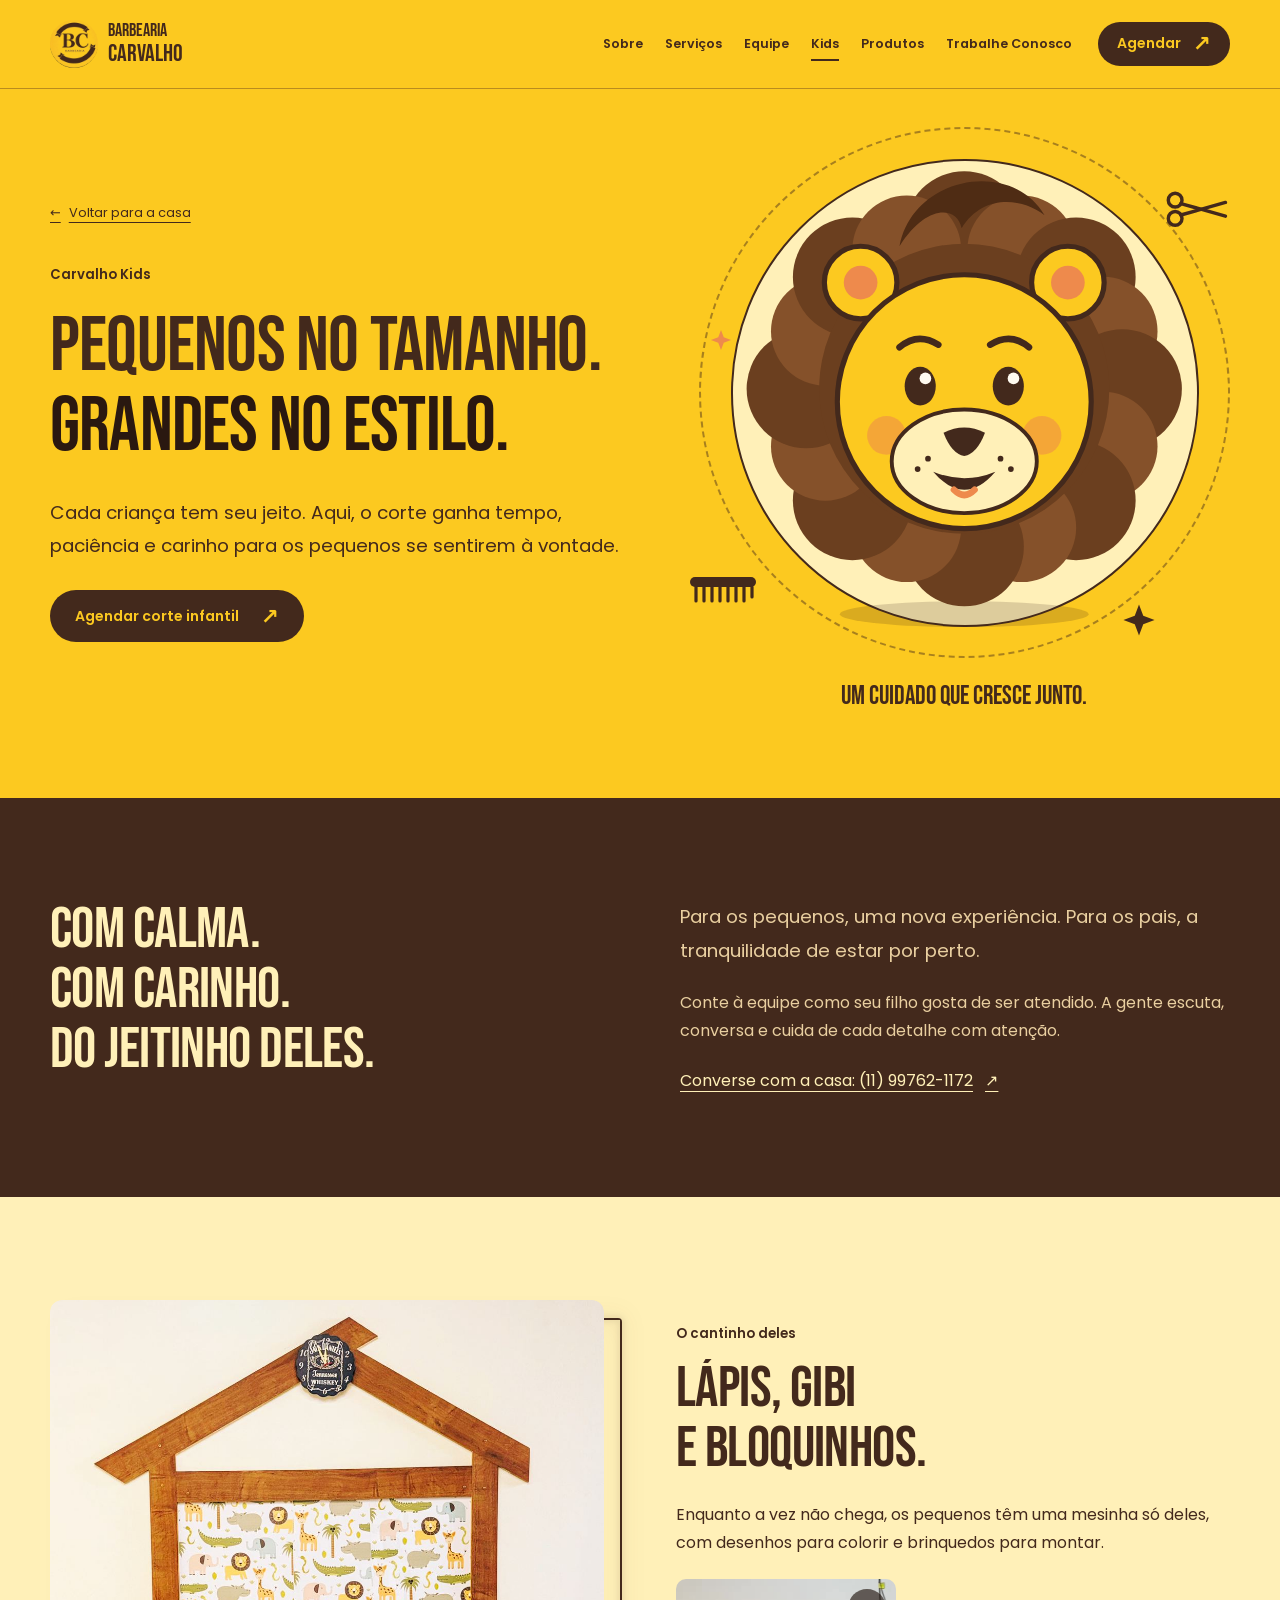
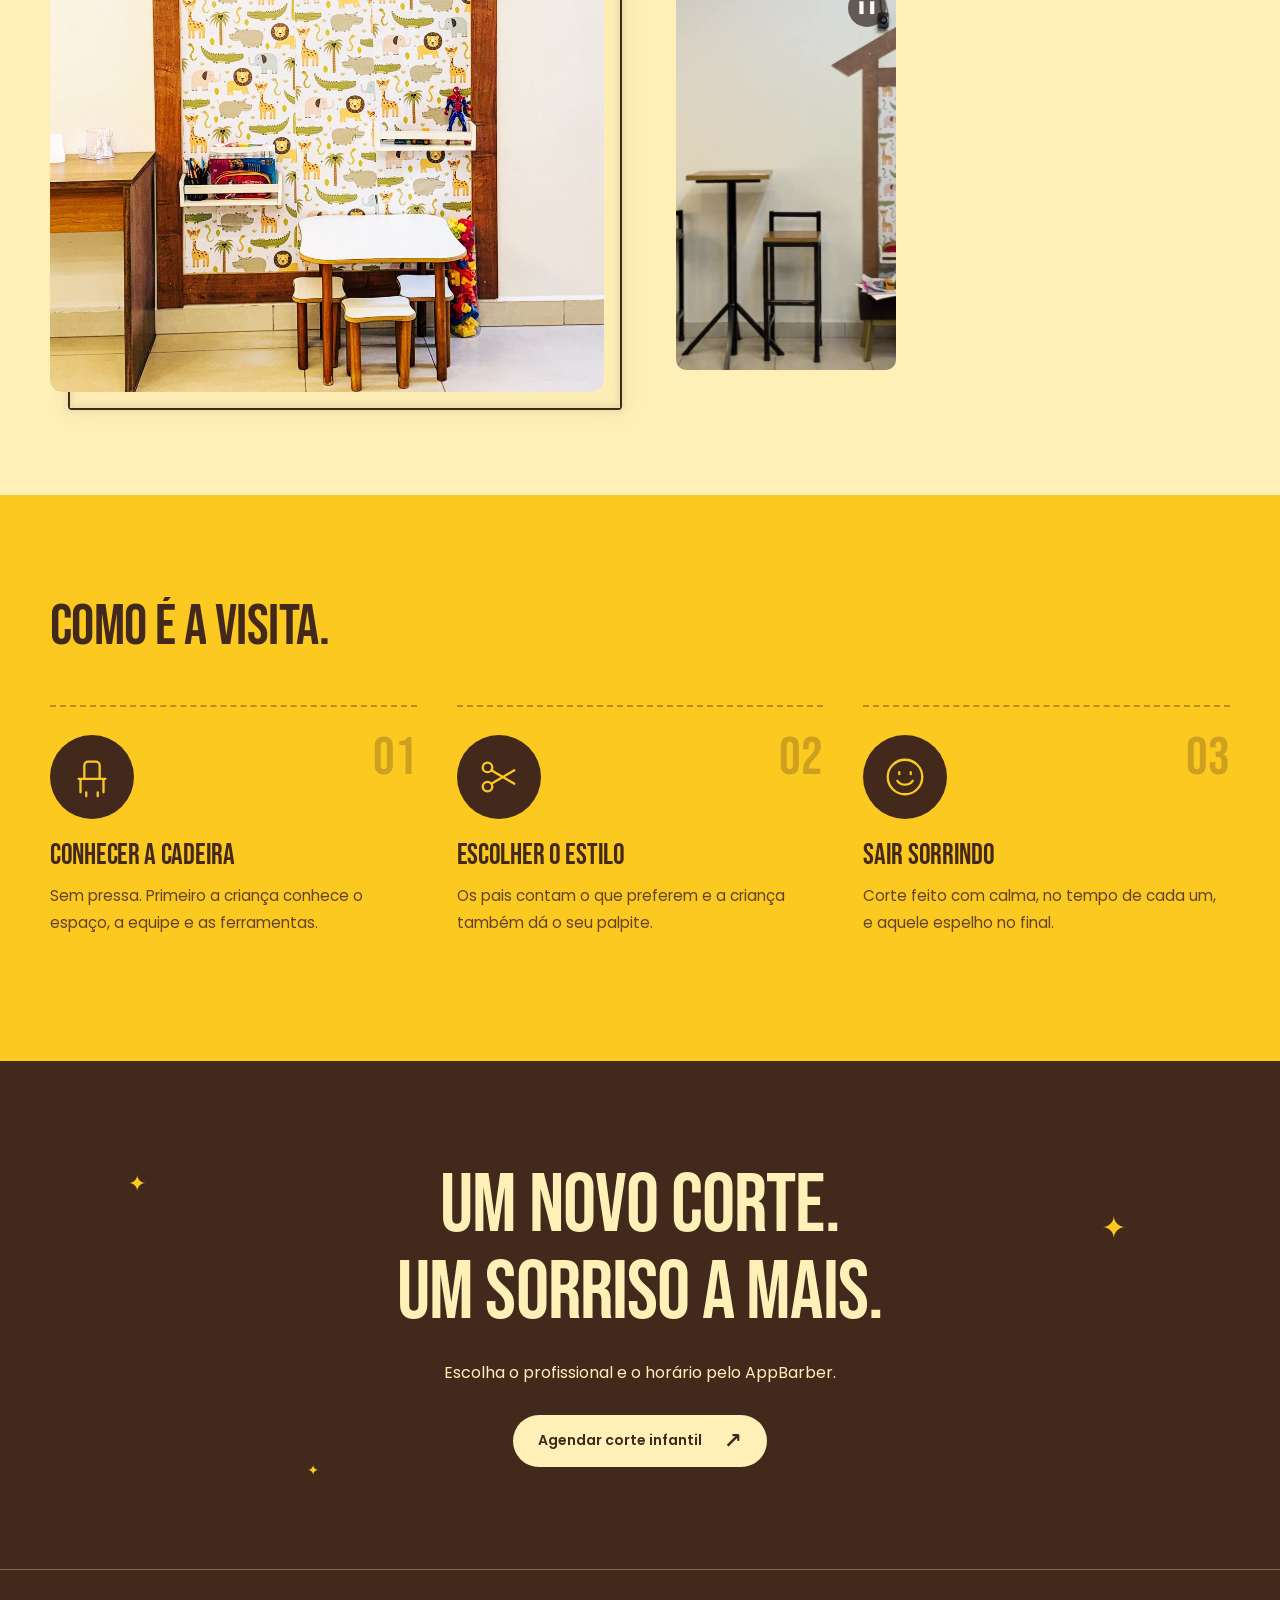
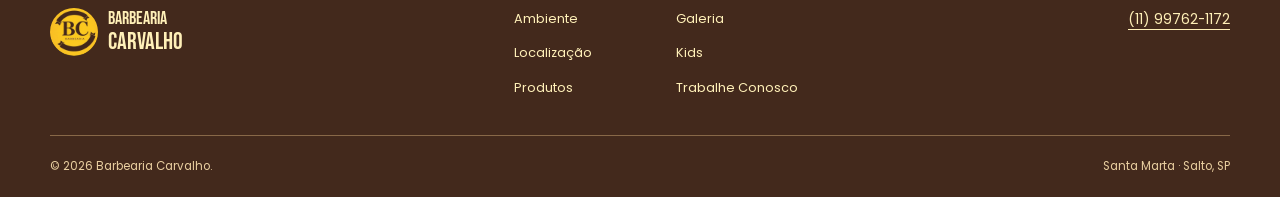
==== commit 24680bfc: "Phase 2: LED frames, marquee bulbs, brick texture and wine accent - LED-style offset frames that dra" ====
--- a/kids.html
+++ b/kids.html
@@ -56,7 +56,7 @@
 <span class="float float--star" style="--d:-.5s;--r:40deg" aria-hidden="true"><svg viewBox="0 0 24 24"><path d="M12 1l3 8 8 3-8 3-3 8-3-8-8-3 8-3z" fill="var(--ink)"/></svg></span>
 <span class="float float--star2" style="--d:-3.5s;--r:-40deg" aria-hidden="true"><svg viewBox="0 0 24 24"><path d="M12 1l3 8 8 3-8 3-3 8-3-8-8-3 8-3z" fill="var(--blush)"/></svg></span></div><figcaption>Um cuidado que cresce junto.</figcaption></figure></div></section>
 <section class="section section--ink"><div class="container kids-care"><h2 data-split>Com calma.<br>Com carinho.<br>Do jeitinho deles.</h2><div data-stagger><p class="lead" data-reveal>Para os pequenos, uma nova experiência. Para os pais, a tranquilidade de estar por perto.</p><p data-reveal>Conte à equipe como seu filho gosta de ser atendido. A gente escuta, conversa e cuida de cada detalhe com atenção.</p><a class="text-link" data-reveal href="tel:+5511997621172">Converse com a casa: (11) 99762-1172 <span aria-hidden="true">↗</span></a></div></div></section>
-<section class="section kids-corner"><div class="container kids-corner__grid"><figure data-reveal="clip"><div class="frame"><img src="assets/img/espaco-kids.jpg" alt="Cantinho Kids com moldura de casinha, papel de parede de bichinhos, mesinha, banquinhos e brinquedos" width="1080" height="1440" loading="lazy"></div></figure>
+<section class="section kids-corner"><div class="container kids-corner__grid"><figure class="led" data-reveal="clip"><div class="frame"><img src="assets/img/espaco-kids.jpg" alt="Cantinho Kids com moldura de casinha, papel de parede de bichinhos, mesinha, banquinhos e brinquedos" width="1080" height="1440" loading="lazy"></div></figure>
 <div data-stagger><p class="brand-note" data-reveal>O cantinho deles</p><h2 data-split>Lápis, gibi<br>e bloquinhos.</h2><p data-reveal>Enquanto a vez não chega, os pequenos têm uma mesinha só deles, com desenhos para colorir e brinquedos para montar.</p>
 <div class="tour__item kids-corner__video" data-reveal="pop"><video src="assets/video/kids.mp4" poster="assets/video/kids.jpg" width="540" height="960" muted loop playsinline controls preload="none" aria-label="Criança brincando no cantinho Kids da barbearia"></video></div></div></div></section>
 <section class="section"><div class="container"><h2 class="steps-intro" data-split>Como é a visita.</h2><ol class="steps" data-stagger>
--- a/css/style.css
+++ b/css/style.css
@@ -4,6 +4,7 @@
   --bg: var(--yellow); --fg: var(--ink); --muted: #634326; --line: #b98c1e;
   --mane: #6b3f1f; --mane-2: #85512a; --blush: #ee8a4c;
   --ease-out: cubic-bezier(.16,1,.3,1); --ease-quart: cubic-bezier(.25,1,.5,1); --container: 1180px;
+  --wine: #7a2232; --led: #ffe27a; --led-glow: rgb(252 201 32 / .55);
   --z-nav: 20; --z-menu: 30; --z-skip: 40;
 }
 * { box-sizing: border-box; }
@@ -83,9 +84,27 @@
 .hero__visual { position: relative; padding-bottom: 14px; transform: perspective(1200px) rotateX(calc(var(--py,0) * -3deg)) rotateY(calc(var(--px,0) * 4deg)); transition: transform .9s var(--ease-quart); }
 .hero__visual .frame { aspect-ratio: 4/5; }
 .hero__visual figcaption { position: absolute; bottom: 40px; left: 24px; right: 24px; padding: 10px 16px; border-radius: 6px; background: var(--yellow); color: var(--ink); width: fit-content; font-size: .86rem; font-weight: 600; }
-.photo-seal { position: absolute; right: -24px; top: -24px; width: 124px; height: 124px; border-radius: 50%; background: var(--ink); color: var(--yellow); display: grid; place-items: center; translate: calc(var(--px,0) * 16px) calc(var(--py,0) * 16px); transition: translate .9s var(--ease-quart); }
+.photo-seal { position: absolute; z-index: 1; right: -24px; top: -24px; width: 124px; height: 124px; border-radius: 50%; background: var(--wine); color: var(--yellow); display: grid; place-items: center; translate: calc(var(--px,0) * 16px) calc(var(--py,0) * 16px); transition: translate .9s var(--ease-quart); }
 .photo-seal b { font: 400 40px/1 'Bebas Neue',sans-serif; }
 .ring { position: absolute; inset: 0; width: 100%; height: 100%; fill: currentColor; font: 600 9.5px 'Poppins',sans-serif; letter-spacing: .12em; }
+
+/* Assinaturas tiradas do salão: linha de LED do teto e lâmpadas do letreiro. */
+.led { position: relative; isolation: isolate; }
+.led::after { content: ''; position: absolute; z-index: -1; inset: 18px -18px -18px 18px; border-radius: 4px; pointer-events: none;
+  background: linear-gradient(var(--led),var(--led)) left top / 100% 2px no-repeat, linear-gradient(var(--led),var(--led)) right top / 2px 100% no-repeat, linear-gradient(var(--led),var(--led)) right bottom / 100% 2px no-repeat, linear-gradient(var(--led),var(--led)) left bottom / 2px 100% no-repeat;
+  filter: drop-shadow(0 0 3px var(--led-glow)) drop-shadow(0 0 10px var(--led-glow)); }
+.section:not(.section--ink) .led::after,.hero .led::after,.page-hero .led::after { --led: var(--ink); --led-glow: rgb(67 41 28 / .25); }
+.hero__visual.led::after { inset: 22px -22px -8px 22px; }
+.bulbs { --bulb: #fffaf0; --socket: var(--ink); position: relative; display: block; width: calc(var(--n,9) * 18px); height: 14px; margin-bottom: 18px; }
+.bulbs::before,.bulbs::after { content: ''; position: absolute; inset: 0; background-size: 18px 14px; background-repeat: repeat-x; }
+.bulbs::before { background-image: radial-gradient(circle at 7px 7px, transparent 0 3.5px, var(--socket) 4px 5.5px, transparent 6px); opacity: .5; }
+.bulbs::after { background-image: radial-gradient(circle at 7px 7px, var(--bulb) 0 4px, var(--socket) 4.5px 5.5px, transparent 6px); filter: drop-shadow(0 0 4px rgb(255 240 184 / .9)); }
+.section--ink .bulbs { --bulb: var(--yellow); --socket: var(--line); }
+.final-cta .bulbs { margin-inline: auto; margin-bottom: 26px; }
+
+/* Tijolo do salão, escurecido, nas seções escuras de destaque. */
+.section--brick { background: var(--ink) url(../assets/img/textura-tijolo.jpg) center / cover; }
+.section--brick .cut-line svg { border-radius: 999px; padding-inline: 8px; }
 
 /* Faixa em movimento */
 .marquee { background: var(--ink); color: var(--yellow); overflow: hidden; padding: 20px 0; font: 400 clamp(1.3rem,2.4vw,1.9rem)/1.2 'Bebas Neue',sans-serif; }
@@ -131,7 +150,7 @@
 .service:hover .service__num,.service:focus-visible .service__num { color: var(--ink); }
 .service:hover p,.service:focus-visible p { color: #634326; }
 .service:hover h3,.service:focus-visible h3 { transform: translateX(6px); }
-.service:hover .service__go,.service:focus-visible .service__go { background: var(--ink); color: var(--yellow); border-color: var(--ink); transform: rotate(45deg); }
+.service:hover .service__go,.service:focus-visible .service__go { background: var(--wine); color: var(--yellow); border-color: var(--wine); transform: rotate(45deg); }
 .service:focus-visible { outline-color: var(--yellow); outline-offset: 8px; border-radius: 14px; }
 
 /* Equipe e esfera */
@@ -224,7 +243,7 @@
 .tour__item video { display: block; width: 100%; height: 100%; object-fit: cover; }
 .tour__cap { position: absolute; inset: auto 0 0; padding: 40px 16px 14px; font: 400 1.35rem/1 'Bebas Neue',sans-serif; color: #fffaf0; background: linear-gradient(transparent,rgba(26,14,8,.78)); pointer-events: none; }
 .tour__toggle { position: absolute; top: 10px; right: 10px; width: 38px; height: 38px; border-radius: 50%; border: 0; display: grid; place-items: center; background: rgba(26,14,8,.62); color: #fffaf0; font-size: .8rem; line-height: 1; }
-.tour__toggle:hover { background: var(--yellow); color: var(--ink); }
+.tour__toggle:hover { background: var(--wine); color: var(--yellow); }
 
 /* Kids: cantinho */
 .kids-corner { background: var(--yellow-light); }
@@ -370,6 +389,24 @@
   @keyframes hint { 50% { transform: translateY(5px); } }
   .btn:hover span[aria-hidden] { animation: arrow-hop .55s var(--ease-out); }
   @keyframes arrow-hop { 45% { transform: translate(10px,-10px); opacity: 0; } 46% { transform: translate(-10px,10px); opacity: 0; } }
+
+  /* LED: traça a moldura lado a lado e acende com uma piscada, uma vez. */
+  .hero__visual.led::after,.inner-photo.led::after { animation: led-draw 1.4s var(--ease-quart) 1.1s both,led-on .5s linear 2.5s both; }
+  .motion .led[data-reveal]::after { background-size: 0 2px,2px 0,0 2px,2px 0; }
+  .motion .led[data-reveal].is-in::after { animation: led-draw 1.4s var(--ease-quart) .5s both,led-on .5s linear 1.9s both; }
+  @keyframes led-draw {
+    0% { background-size: 0 2px,2px 0,0 2px,2px 0; }
+    25% { background-size: 100% 2px,2px 0,0 2px,2px 0; }
+    50% { background-size: 100% 2px,2px 100%,0 2px,2px 0; }
+    75% { background-size: 100% 2px,2px 100%,100% 2px,2px 0; }
+    100% { background-size: 100% 2px,2px 100%,100% 2px,2px 100%; }
+  }
+  @keyframes led-on { 0%,30%,60% { opacity: 1; } 15%,45% { opacity: .35; } }
+  /* Lâmpadas: acendem uma a uma, como o letreiro BARBER. */
+  .hero .bulbs::after { animation: bulbs-on 1.3s steps(var(--n,9),jump-none) .4s both; }
+  .motion .bulbs[data-reveal]::after { clip-path: inset(0 100% 0 0); }
+  .motion .bulbs[data-reveal].is-in::after { animation: bulbs-on 1.3s steps(var(--n,9),jump-none) .3s both; }
+  @keyframes bulbs-on { from { clip-path: inset(0 calc(100% - 18px) 0 0); } to { clip-path: inset(0 0 0 0); } }
 
   /* Revelações por rolagem */
   .motion [data-reveal] { opacity: 0; transform: translateY(34px); transition: opacity .9s var(--ease-out) var(--d,0s),transform 1s var(--ease-out) var(--d,0s); }
@@ -533,6 +570,7 @@
   .teaser-lion { width: 140px; right: 20px; bottom: -34px; }
   .gallery-grid { grid-template-columns: 1fr 1fr; grid-template-rows: 260px 150px 150px; gap: 12px; }
   .tour__list { grid-auto-columns: 62%; gap: 12px; }
+  .led::after,.hero__visual.led::after { inset: 12px -10px -10px 12px; }
   .kids-corner__grid { grid-template-columns: 1fr; }
   .gallery-wide { grid-column: span 2; grid-row: auto; }
   .map-wrap iframe { height: 300px; }
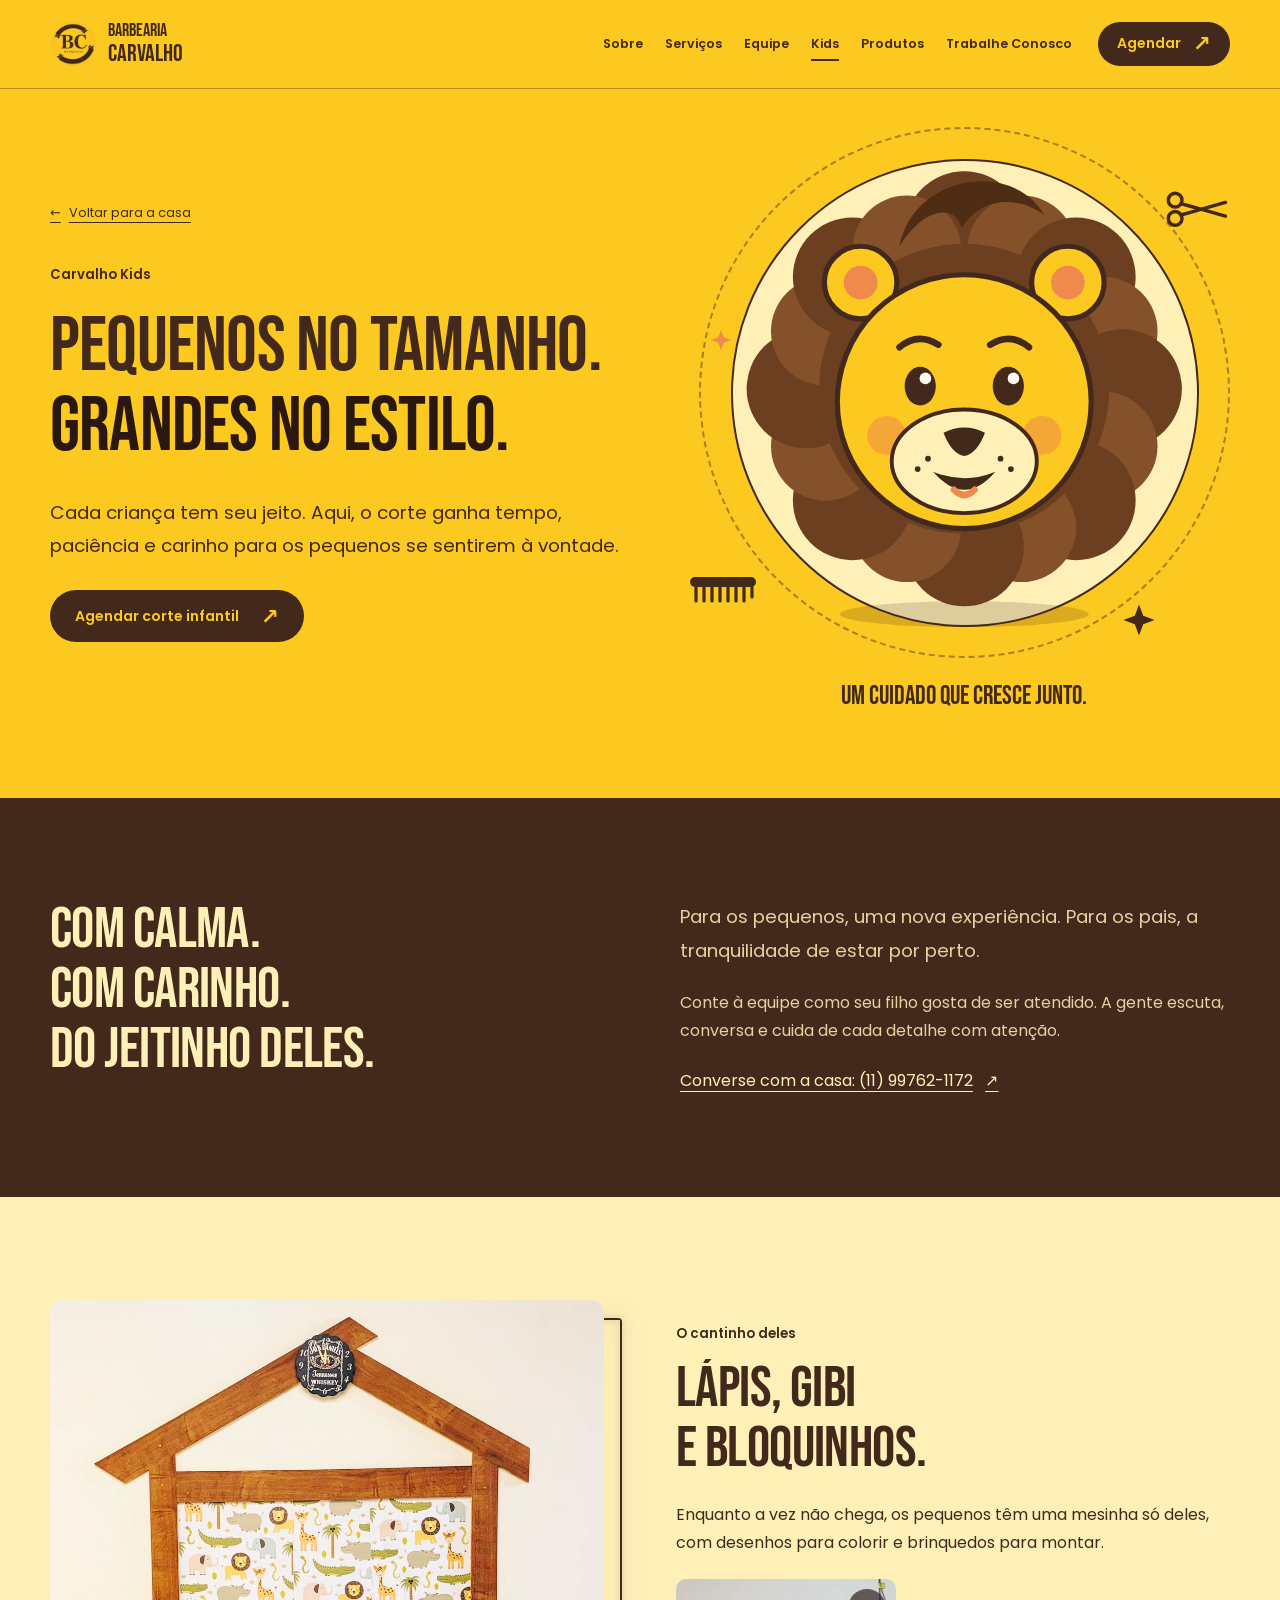
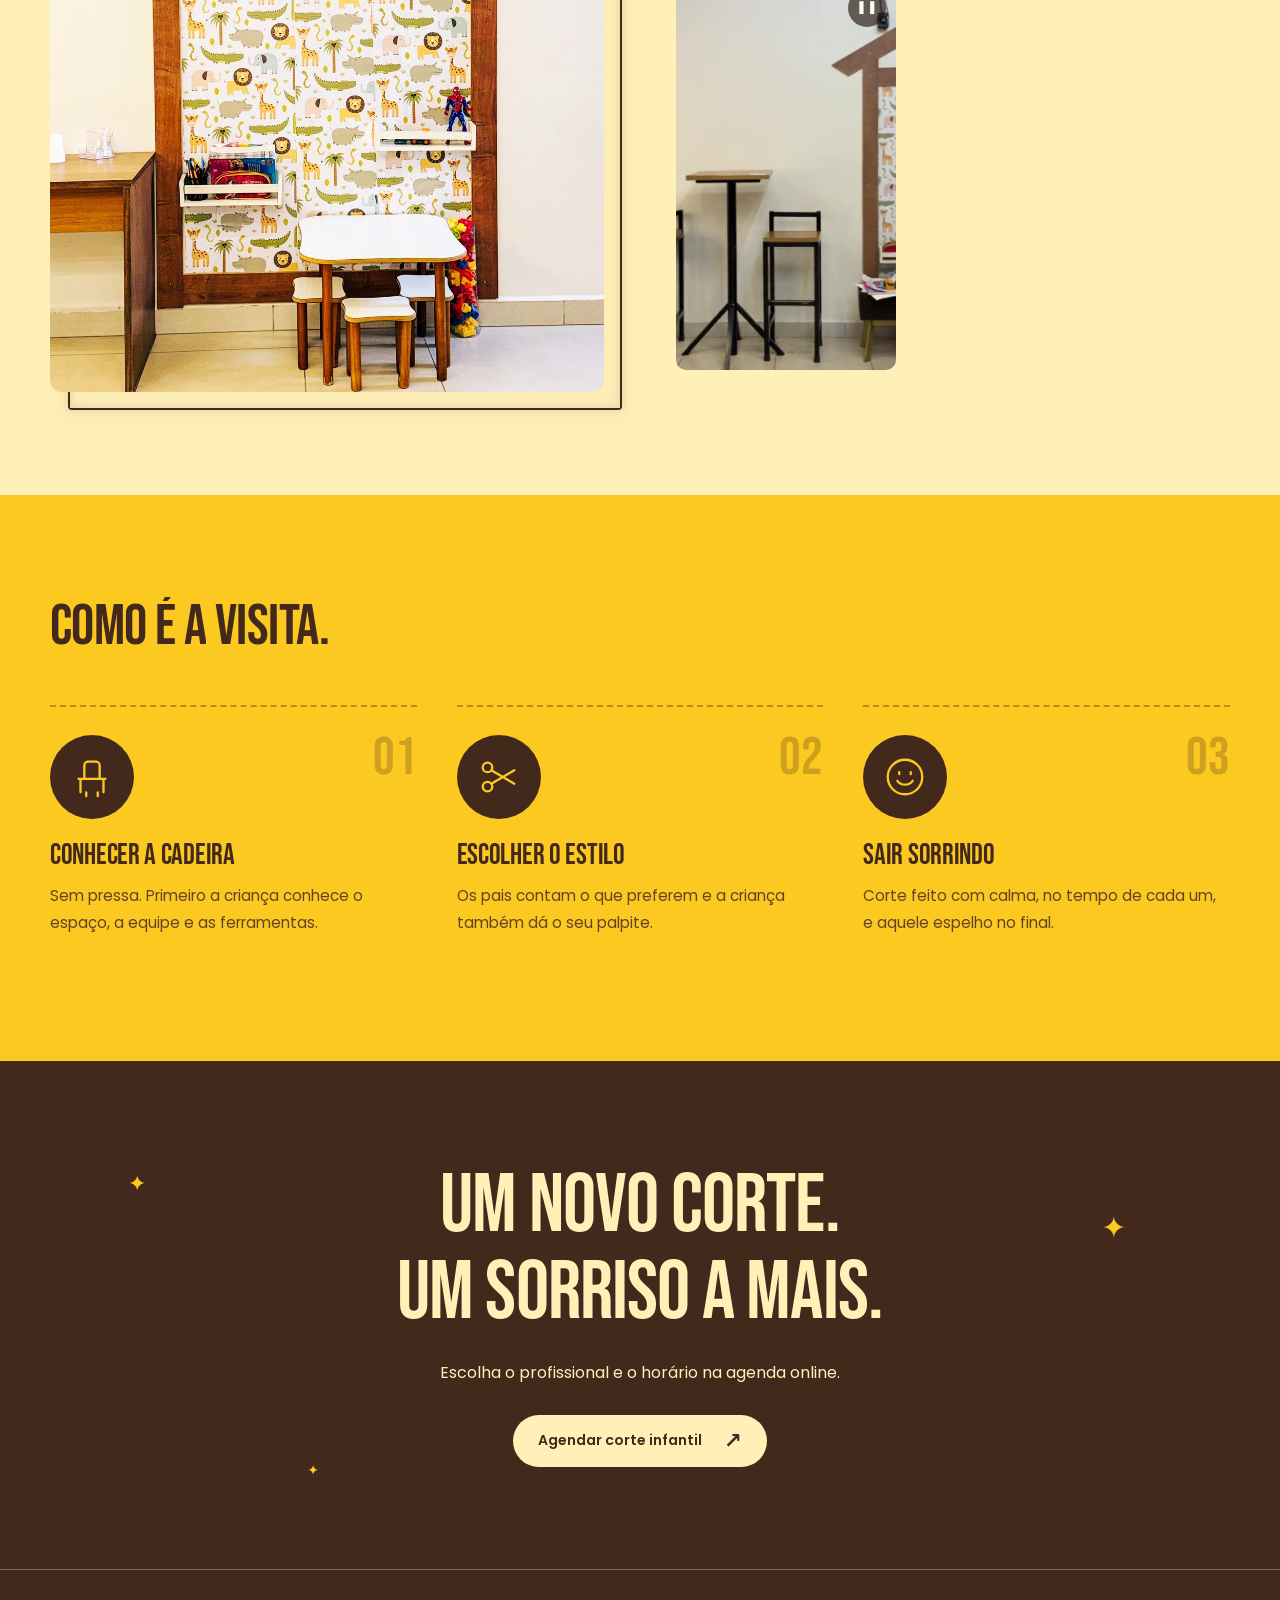
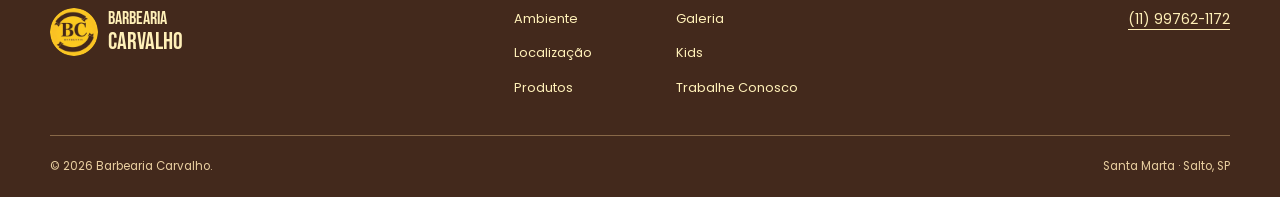
==== commit 03dcb93b: "Book through the online AppBarber agenda; drop app-download popup - Every booking link now points to" ====
--- a/kids.html
+++ b/kids.html
@@ -1,5 +1,5 @@
 <!DOCTYPE html><html lang="pt-BR"><head><meta charset="UTF-8"><meta name="viewport" content="width=device-width, initial-scale=1.0, viewport-fit=cover">
-<title>Carvalho Kids — Barbearia Carvalho</title><meta name="description" content="Atendimento infantil com paciência e carinho na Barbearia Carvalho, em Salto. Conheça o Kids e agende pelo AppBarber."><meta name="theme-color" content="#fcc920">
+<title>Carvalho Kids — Barbearia Carvalho</title><meta name="description" content="Atendimento infantil com paciência e carinho na Barbearia Carvalho, em Salto. Conheça o Kids e agende online."><meta name="theme-color" content="#fcc920">
 <link rel="icon" type="image/png" sizes="32x32" href="assets/img/favicon-32.png"><link rel="apple-touch-icon" href="assets/img/apple-touch-icon.png">
 <link rel="preconnect" href="https://fonts.googleapis.com"><link rel="preconnect" href="https://fonts.gstatic.com" crossorigin>
 <link href="https://fonts.googleapis.com/css2?family=Bebas+Neue&amp;family=Poppins:wght@400;500;600;700&amp;display=swap" rel="stylesheet">
@@ -8,9 +8,9 @@
 <header class="nav" id="nav"><div class="container nav__inner">
 <a class="brand" href="index.html" aria-label="Barbearia Carvalho — início"><img src="assets/img/logo-512.png" width="48" height="48" alt=""><span>Barbearia<strong>Carvalho</strong></span></a>
 <nav class="nav__links" id="navLinks" aria-label="Principal"><a href="index.html#sobre">Sobre</a><a href="index.html#servicos">Serviços</a><a href="index.html#equipe">Equipe</a><a href="kids.html" aria-current="page">Kids</a><a href="produtos.html">Produtos</a><a href="trabalhe-conosco.html">Trabalhe Conosco</a></nav>
-<a class="btn nav__cta" href="https://play.google.com/store/apps/details?id=br.com.starapp.appbarbercli&amp;referrer=utm_source%3Dgoogle%26utm_medium%3Dorganic%26utm_term%3Dapp%2Bbarber" data-open-modal>Agendar<span aria-hidden="true">↗</span></a>
+<a class="btn nav__cta" href="https://sites.appbarber.com.br/barbeariacarvalhosalto?source=google_reserve&amp;rwg_token=ALcMQYam0AqdjIphXB7lqHDcA7Y-lRGEMdE7H4jJKvJ7KjaP_b__NsMKc3UlyT-Jt1_Nxr6PNbOqvEL0tzqjtG0_3RjJ-nq9PQ%3D%3D" data-open-modal>Agendar<span aria-hidden="true">↗</span></a>
 <button class="nav__burger" id="navBurger" aria-label="Abrir menu" aria-expanded="false" aria-controls="navLinks" hidden><span></span><span></span></button>
-</div></header><main id="conteudo" tabindex="-1"><section class="page-hero kids-hero"><div class="container inner-grid"><div><a class="back-link rise" style="--d:0s" href="index.html"><span aria-hidden="true">←</span> Voltar para a casa</a><p class="brand-note rise" style="--d:.05s">Carvalho Kids</p><h1><span class="w"><span style="--i:0">Pequenos</span></span> <span class="w"><span style="--i:1">no</span></span> <span class="w"><span style="--i:2">tamanho.</span></span><br><span class="accent"><span class="w"><span style="--i:3">Grandes</span></span> <span class="w"><span style="--i:4">no</span></span> <span class="w"><span style="--i:5">estilo.</span></span></span></h1><p class="lead rise" style="--d:.6s">Cada criança tem seu jeito. Aqui, o corte ganha tempo, paciência e carinho para os pequenos se sentirem à vontade.</p><div class="rise" style="--d:.75s"><a class="btn" href="https://play.google.com/store/apps/details?id=br.com.starapp.appbarbercli&amp;referrer=utm_source%3Dgoogle%26utm_medium%3Dorganic%26utm_term%3Dapp%2Bbarber" data-open-modal>Agendar corte infantil<span aria-hidden="true">↗</span></a></div></div>
+</div></header><main id="conteudo" tabindex="-1"><section class="page-hero kids-hero"><div class="container inner-grid"><div><a class="back-link rise" style="--d:0s" href="index.html"><span aria-hidden="true">←</span> Voltar para a casa</a><p class="brand-note rise" style="--d:.05s">Carvalho Kids</p><h1><span class="w"><span style="--i:0">Pequenos</span></span> <span class="w"><span style="--i:1">no</span></span> <span class="w"><span style="--i:2">tamanho.</span></span><br><span class="accent"><span class="w"><span style="--i:3">Grandes</span></span> <span class="w"><span style="--i:4">no</span></span> <span class="w"><span style="--i:5">estilo.</span></span></span></h1><p class="lead rise" style="--d:.6s">Cada criança tem seu jeito. Aqui, o corte ganha tempo, paciência e carinho para os pequenos se sentirem à vontade.</p><div class="rise" style="--d:.75s"><a class="btn" href="https://sites.appbarber.com.br/barbeariacarvalhosalto?source=google_reserve&amp;rwg_token=ALcMQYam0AqdjIphXB7lqHDcA7Y-lRGEMdE7H4jJKvJ7KjaP_b__NsMKc3UlyT-Jt1_Nxr6PNbOqvEL0tzqjtG0_3RjJ-nq9PQ%3D%3D" data-open-modal>Agendar corte infantil<span aria-hidden="true">↗</span></a></div></div>
 <figure class="kids-visual"><div class="kids-stage"><button class="lion-btn" id="lionBtn" type="button" aria-label="Dar um oi para o leão da Carvalho"><svg class="lion" viewBox="40 40 320 370" aria-hidden="true" focusable="false">
 <ellipse cx="200" cy="396" rx="96" ry="10" fill="var(--ink)" opacity=".18"/>
 <g class="lion__head">
@@ -64,33 +64,14 @@
 <li class="step" data-reveal data-draw><span class="step__num" aria-hidden="true">02</span><span class="step__icon" aria-hidden="true"><svg viewBox="0 0 48 48"><circle pathLength="1" cx="12" cy="14" r="5"/><circle pathLength="1" cx="12" cy="34" r="5"/><path pathLength="1" d="M16 17l24 14M16 31l24-14"/></svg></span><h3>Escolher o estilo</h3><p>Os pais contam o que preferem e a criança também dá o seu palpite.</p></li>
 <li class="step" data-reveal data-draw><span class="step__num" aria-hidden="true">03</span><span class="step__icon" aria-hidden="true"><svg viewBox="0 0 48 48"><circle pathLength="1" cx="24" cy="24" r="18"/><path pathLength="1" d="M16 28a10 10 0 0 0 16 0M18 19v2M30 19v2"/></svg></span><h3>Sair sorrindo</h3><p>Corte feito com calma, no tempo de cada um, e aquele espelho no final.</p></li>
 </ol></div></section>
-<section class="section section--ink final-cta"><span class="doodle" style="left:10%;top:22%" aria-hidden="true">✦</span><span class="doodle" style="right:12%;top:30%;--d:-2s;font-size:30px" aria-hidden="true">✦</span><span class="doodle" style="left:24%;bottom:18%;--d:-4s;font-size:14px" aria-hidden="true">✦</span><div class="container"><h2 data-split>Um novo corte.<br>Um sorriso a mais.</h2><p data-reveal>Escolha o profissional e o horário pelo AppBarber.</p><div data-reveal><a class="btn" href="https://play.google.com/store/apps/details?id=br.com.starapp.appbarbercli&amp;referrer=utm_source%3Dgoogle%26utm_medium%3Dorganic%26utm_term%3Dapp%2Bbarber" data-open-modal>Agendar corte infantil<span aria-hidden="true">↗</span></a></div></div></section></main><footer class="footer section--ink"><div class="container footer__grid">
+<section class="section section--ink final-cta"><span class="doodle" style="left:10%;top:22%" aria-hidden="true">✦</span><span class="doodle" style="right:12%;top:30%;--d:-2s;font-size:30px" aria-hidden="true">✦</span><span class="doodle" style="left:24%;bottom:18%;--d:-4s;font-size:14px" aria-hidden="true">✦</span><div class="container"><h2 data-split>Um novo corte.<br>Um sorriso a mais.</h2><p data-reveal>Escolha o profissional e o horário na agenda online.</p><div data-reveal><a class="btn" href="https://sites.appbarber.com.br/barbeariacarvalhosalto?source=google_reserve&amp;rwg_token=ALcMQYam0AqdjIphXB7lqHDcA7Y-lRGEMdE7H4jJKvJ7KjaP_b__NsMKc3UlyT-Jt1_Nxr6PNbOqvEL0tzqjtG0_3RjJ-nq9PQ%3D%3D" data-open-modal>Agendar corte infantil<span aria-hidden="true">↗</span></a></div></div></section></main><footer class="footer section--ink"><div class="container footer__grid">
 <a class="brand" href="index.html"><img src="assets/img/logo-512.png" width="48" height="48" alt=""><span>Barbearia<strong>Carvalho</strong></span></a>
 <nav class="footer__links" aria-label="Rodapé"><a href="index.html#ambiente">Ambiente</a><a href="index.html#galeria">Galeria</a><a href="index.html#localizacao">Localização</a><a href="kids.html">Kids</a><a href="produtos.html">Produtos</a><a href="trabalhe-conosco.html">Trabalhe Conosco</a></nav>
 <a class="text-link" href="tel:+5511997621172">(11) 99762-1172</a></div>
 <div class="container footer__bottom"><p>© <span id="year">2026</span> Barbearia Carvalho.</p><p>Santa Marta · Salto, SP</p></div>
-<noscript><div class="container nojs-booking"><p>Agende pelo AppBarber: <a href="https://play.google.com/store/apps/details?id=br.com.starapp.appbarbercli&amp;referrer=utm_source%3Dgoogle%26utm_medium%3Dorganic%26utm_term%3Dapp%2Bbarber">Google Play</a> ou <a href="https://apps.apple.com/br/app/appbarber-cliente/id6450795073">App Store</a>.</p></div></noscript></footer><dialog class="modal" id="appModal" aria-labelledby="modalTitle"><div class="modal__card">
+<noscript><div class="container nojs-booking"><p>Agende online: <a href="https://sites.appbarber.com.br/barbeariacarvalhosalto?source=google_reserve&amp;rwg_token=ALcMQYam0AqdjIphXB7lqHDcA7Y-lRGEMdE7H4jJKvJ7KjaP_b__NsMKc3UlyT-Jt1_Nxr6PNbOqvEL0tzqjtG0_3RjJ-nq9PQ%3D%3D">agenda da Barbearia Carvalho</a>.</p></div></noscript></footer><dialog class="modal" id="appModal" aria-labelledby="modalTitle"><div class="modal__card">
 <button class="modal__close" type="button" data-close-modal aria-label="Fechar agendamento" autofocus>×</button>
 <img class="modal__logo" src="assets/img/logo-512.png" width="72" height="72" alt="">
-<h2 id="modalTitle">Seu momento começa aqui.</h2><p>Baixe o AppBarber, escolha o profissional, o serviço e o horário.</p>
-<div class="modal__stores">
-<a class="store-btn" href="https://play.google.com/store/apps/details?id=br.com.starapp.appbarbercli&amp;referrer=utm_source%3Dgoogle%26utm_medium%3Dorganic%26utm_term%3Dapp%2Bbarber" rel="noopener" target="_blank">
-<svg height="24" viewbox="0 0 256 283" width="21" xmlns="http://www.w3.org/2000/svg">
-<path d="M119.553141,134.916362 L1.0599006,259.060547 C3.75619448,268.616998 10.7182836,276.3906 19.9208658,280.119977 C29.1234481,283.849353 39.5331235,283.115716 48.121672,278.132484 L181.448642,202.197919 L119.553141,134.916362 Z" fill="#EA4335"></path>
-<path d="M239.370822,113.813616 L181.71353,80.7909097 L116.815965,137.741834 L181.978418,202.021326 L239.19423,169.351804 C249.525723,163.942452 256,153.24465 256,141.58271 C256,129.92077 249.525723,119.222968 239.19423,113.813616 L239.370822,113.813616 Z" fill="#FBBC04"></path>
-<path d="M1.0599006,23.4868015 C0.343633396,26.134699 -0.0127538816,28.8670014 0,31.6100341 L0,250.937314 C0.00751268399,253.679042 0.363556675,256.408712 1.0599006,259.060547 L123.614758,138.095018 L1.0599006,23.4868015 Z" fill="#4285F4"></path>
-<path d="M120.436101,141.273674 L181.71353,80.7909097 L48.5631521,4.50316009 C43.5539929,1.56944036 37.8568091,0.0156629668 32.0517989,0 C17.6444261,-0.0284873284 4.97836875,9.53420553 1.0599006,23.3985055 L120.436101,141.273674 Z" fill="#34A853"></path>
-</svg>
-<span>
-<small>Disponível no</small>
-          Google Play
-        </span>
-</a>
-<a class="store-btn" href="https://apps.apple.com/br/app/appbarber-cliente/id6450795073" rel="noopener" target="_blank">
-<svg fill="currentColor" height="24" viewbox="0 0 24 24" width="24"><path d="M16.7 12.4c0-2 1.6-3 1.7-3.1-.9-1.4-2.4-1.5-2.9-1.6-1.2-.1-2.4.7-3 .7-.6 0-1.6-.7-2.7-.7-1.4 0-2.7.8-3.4 2.1-1.5 2.5-.4 6.4 1 8.5.7 1 1.5 2.1 2.6 2 1-.1 1.4-.7 2.6-.7s1.6.7 2.7.7c1.1 0 1.9-1 2.6-2 .5-.7.9-1.5 1.2-2.3-1.4-.6-2.4-1.9-2.4-3.6z"></path><path d="M14.4 5.8c.5-.6.9-1.5.8-2.4-.8.1-1.7.5-2.3 1.2-.5.6-.9 1.5-.8 2.3.9 0 1.8-.5 2.3-1.1z"></path></svg>
-<span>
-<small>Baixe na</small>
-          App Store
-        </span>
-</a>
-</div><p class="modal__foot">Novo por aqui? Você também pode criar sua conta no app.</p></div></dialog></body></html>+<h2 id="modalTitle">Seu momento começa aqui.</h2><p>Escolha o profissional, o serviço e o horário na agenda online da Carvalho.</p>
+<a class="btn modal__book" href="https://sites.appbarber.com.br/barbeariacarvalhosalto?source=google_reserve&amp;rwg_token=ALcMQYam0AqdjIphXB7lqHDcA7Y-lRGEMdE7H4jJKvJ7KjaP_b__NsMKc3UlyT-Jt1_Nxr6PNbOqvEL0tzqjtG0_3RjJ-nq9PQ%3D%3D" target="_blank" rel="noopener">Abrir agenda<span aria-hidden="true">↗</span></a>
+<p class="modal__foot">A agenda abre em uma nova aba.</p></div></dialog></body></html>
--- a/css/style.css
+++ b/css/style.css
@@ -31,7 +31,7 @@
 .brand-note { margin-bottom: 22px; font-size: .83rem; font-weight: 600; }
 .text-link { display: inline-flex; align-items: center; gap: 12px; text-decoration: underline; text-underline-offset: 5px; }
 .frame { overflow: hidden; border-radius: 12px; }
-.frame img { width: 100%; height: 100%; object-fit: cover; }
+.frame img,.frame video { display: block; width: 100%; height: 100%; object-fit: cover; }
 
 /* Botões: seta que sai e volta, pressão tátil. */
 .btn { position: relative; overflow: hidden; isolation: isolate; display: inline-flex; align-items: center; justify-content: center; gap: 22px; min-height: 52px; padding: 14px 24px; border: 1px solid transparent; border-radius: 999px; background: var(--fg); color: var(--bg); font-weight: 600; font-size: .88rem; line-height: 1.5; text-align: center; transition: transform .25s var(--ease-out),color .35s var(--ease-out); }
@@ -82,7 +82,8 @@
 .hero__copy .lead { margin-top: 26px; max-width: 43ch; }
 .hero__more { display: flex; width: fit-content; margin-top: 28px; font-size: .82rem; }
 .hero__visual { position: relative; padding-bottom: 14px; transform: perspective(1200px) rotateX(calc(var(--py,0) * -3deg)) rotateY(calc(var(--px,0) * 4deg)); transition: transform .9s var(--ease-quart); }
-.hero__visual .frame { aspect-ratio: 4/5; }
+.hero__visual .frame { position: relative; aspect-ratio: 4/5; background: var(--ink-deep); }
+.hero__visual .tour__toggle { top: auto; bottom: 16px; right: 16px; }
 .hero__visual figcaption { position: absolute; bottom: 40px; left: 24px; right: 24px; padding: 10px 16px; border-radius: 6px; background: var(--yellow); color: var(--ink); width: fit-content; font-size: .86rem; font-weight: 600; }
 .photo-seal { position: absolute; z-index: 1; right: -24px; top: -24px; width: 124px; height: 124px; border-radius: 50%; background: var(--wine); color: var(--yellow); display: grid; place-items: center; translate: calc(var(--px,0) * 16px) calc(var(--py,0) * 16px); transition: translate .9s var(--ease-quart); }
 .photo-seal b { font: 400 40px/1 'Bebas Neue',sans-serif; }
@@ -234,14 +235,9 @@
 .gallery-grid figure:hover img { scale: 1.07; }
 .gallery-wide { grid-row: span 2; }
 
-/* Tour em vídeo (verticais 9:16) */
-.tour { margin-top: clamp(48px,6vw,80px); }
-.tour__head { display: flex; flex-wrap: wrap; align-items: baseline; justify-content: space-between; gap: 8px 24px; margin-bottom: 22px; }
-.tour__head p { margin: 0; color: var(--muted); font-size: .88rem; }
-.tour__list { list-style: none; margin: 0; padding: 0 0 8px; display: grid; grid-auto-flow: column; grid-auto-columns: minmax(200px,1fr); gap: 18px; overflow-x: auto; scroll-snap-type: x mandatory; overscroll-behavior-x: contain; }
-.tour__item { position: relative; scroll-snap-align: start; aspect-ratio: 9/16; border-radius: 10px; overflow: hidden; background: var(--ink-deep); }
+/* Vídeos curtos com botão de pausa (abertura e Kids) */
+.tour__item { position: relative; aspect-ratio: 9/16; border-radius: 10px; overflow: hidden; background: var(--ink-deep); }
 .tour__item video { display: block; width: 100%; height: 100%; object-fit: cover; }
-.tour__cap { position: absolute; inset: auto 0 0; padding: 40px 16px 14px; font: 400 1.35rem/1 'Bebas Neue',sans-serif; color: #fffaf0; background: linear-gradient(transparent,rgba(26,14,8,.78)); pointer-events: none; }
 .tour__toggle { position: absolute; top: 10px; right: 10px; width: 38px; height: 38px; border-radius: 50%; border: 0; display: grid; place-items: center; background: rgba(26,14,8,.62); color: #fffaf0; font-size: .8rem; line-height: 1; }
 .tour__toggle:hover { background: var(--wine); color: var(--yellow); }
 
@@ -346,12 +342,7 @@
 .modal__logo { border-radius: 50%; margin: 8px auto 20px; }
 .modal h2 { font-size: 2.35rem; margin-bottom: 18px; }
 .modal p { font-size: .88rem; }
-.modal__stores { display: grid; gap: 12px; }
-.store-btn { display: flex; align-items: center; gap: 16px; background: var(--ink); color: var(--yellow-light); padding: 14px 20px; border-radius: 10px; transition: transform .3s var(--ease-out),background-color .3s; }
-.store-btn:hover { transform: translateY(-2px); background: var(--ink-deep); }
-.store-btn svg { flex-shrink: 0; }
-.store-btn span { display: flex; flex-direction: column; align-items: start; font-weight: 600; }
-.store-btn small { font-size: .75rem; font-weight: 400; }
+.modal__book { width: 100%; margin-top: 6px; }
 .modal .modal__foot { font-size: .75rem; margin: 20px 0 0; }
 
 /* ================================================================
@@ -378,7 +369,7 @@
   @keyframes frame-in { from { clip-path: inset(18% 12% 18% 12% round 40px); } to { clip-path: inset(0 0 0 0 round 12px); } }
   .kids-stage { animation-name: stage-in; }
   @keyframes stage-in { from { opacity: 0; transform: scale(.85) rotate(-6deg); } }
-  .hero__visual .frame img,.inner-photo .frame img { animation: img-settle 1.8s var(--ease-out) .15s both; scale: 1.08; }
+  .hero__visual .frame img,.hero__visual .frame video,.inner-photo .frame img { animation: img-settle 1.8s var(--ease-out) .15s both; scale: 1.08; }
   @keyframes img-settle { from { scale: 1.3; } }
   .hero__visual figcaption { animation: rise-in .8s var(--ease-out) 1s both; }
   .photo-seal { animation: seal-in 1s var(--ease-out) .8s both; }
@@ -468,7 +459,7 @@
   @supports (animation-timeline: view()) {
     .parallax img { animation: parallax linear both; animation-timeline: view(); scale: 1.14; }
     @keyframes parallax { from { translate: 0 -6%; } to { translate: 0 6%; } }
-    .hero__visual .frame img,.inner-photo .frame img { animation: img-settle 1.8s var(--ease-out) .15s both,hero-drift linear both; animation-timeline: auto,scroll(root); animation-range: normal,0 100vh; }
+    .hero__visual .frame img,.hero__visual .frame video,.inner-photo .frame img { animation: img-settle 1.8s var(--ease-out) .15s both,hero-drift linear both; animation-timeline: auto,scroll(root); animation-range: normal,0 100vh; }
     @keyframes hero-drift { to { translate: 0 8%; } }
     .about-detail { animation: float-up linear both; animation-timeline: view(); }
     @keyframes float-up { from { translate: 0 50px; } to { translate: 0 -50px; } }
@@ -482,8 +473,7 @@
   }
   .modal[open] { animation: modal-in .5s var(--ease-out); }
   .modal[open]::backdrop { animation: fade-in .35s ease-out; }
-  .modal[open] .store-btn { animation: rise-in .6s var(--ease-out) both; }
-  .modal[open] .store-btn + .store-btn { animation-delay: .08s; }
+  .modal[open] .modal__book { animation: rise-in .6s var(--ease-out) .08s both; }
   @keyframes modal-in { from { opacity: 0; transform: translateY(30px) scale(.94); } }
   @keyframes fade-in { from { opacity: 0; } }
 }
@@ -540,6 +530,7 @@
   .hero__copy .lead { margin-top: 24px; }
   .hero__visual { margin-top: 14px; transform: none; }
   .hero__visual .frame,.inner-photo .frame { aspect-ratio: 5/4; }
+  .hero__visual .frame--video { aspect-ratio: 4/5; }
   .hero__visual .frame img { object-position: center 55%; }
   .hero__visual figcaption { left: 16px; bottom: 34px; font-size: .78rem; }
   .photo-seal { top: -14px; right: 0; width: 84px; height: 84px; }
@@ -569,7 +560,6 @@
   .teaser-grid .btn { margin-top: 4px; }
   .teaser-lion { width: 140px; right: 20px; bottom: -34px; }
   .gallery-grid { grid-template-columns: 1fr 1fr; grid-template-rows: 260px 150px 150px; gap: 12px; }
-  .tour__list { grid-auto-columns: 62%; gap: 12px; }
   .led::after,.hero__visual.led::after { inset: 12px -10px -10px 12px; }
   .kids-corner__grid { grid-template-columns: 1fr; }
   .gallery-wide { grid-column: span 2; grid-row: auto; }
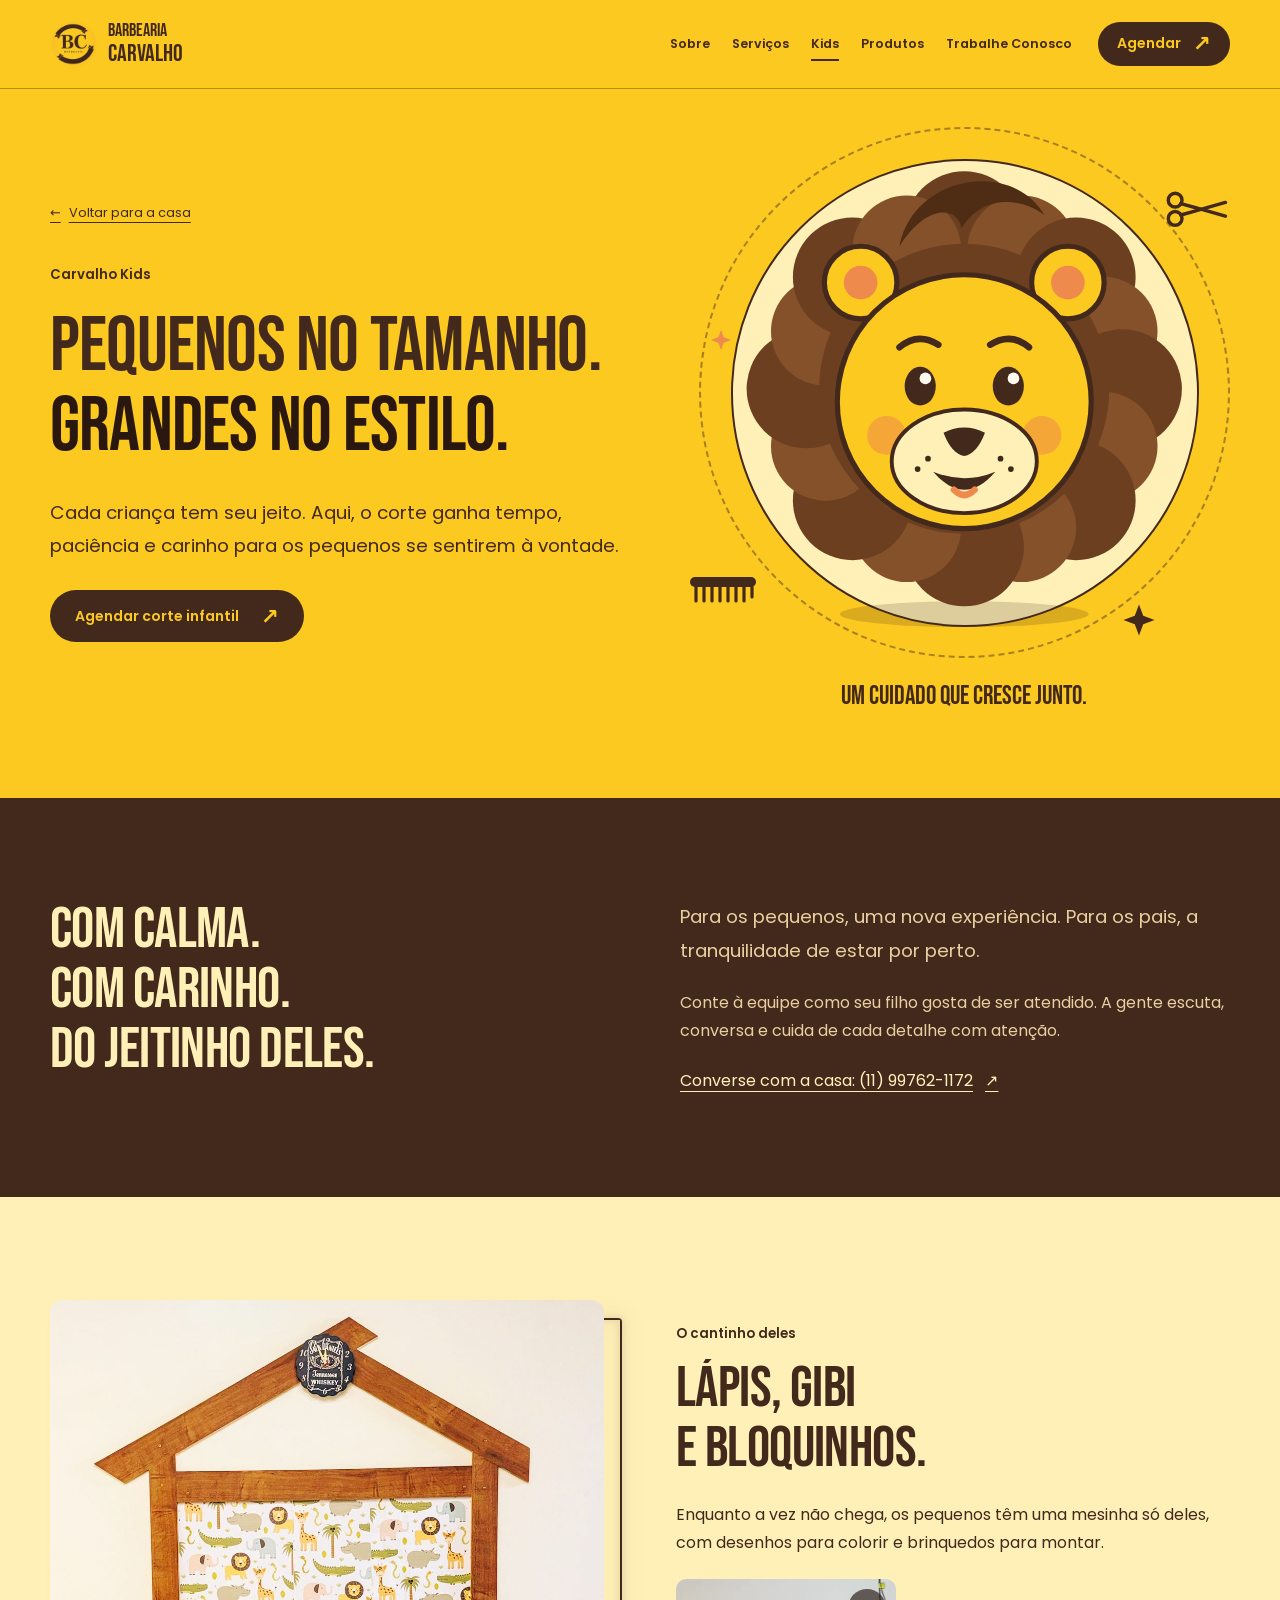
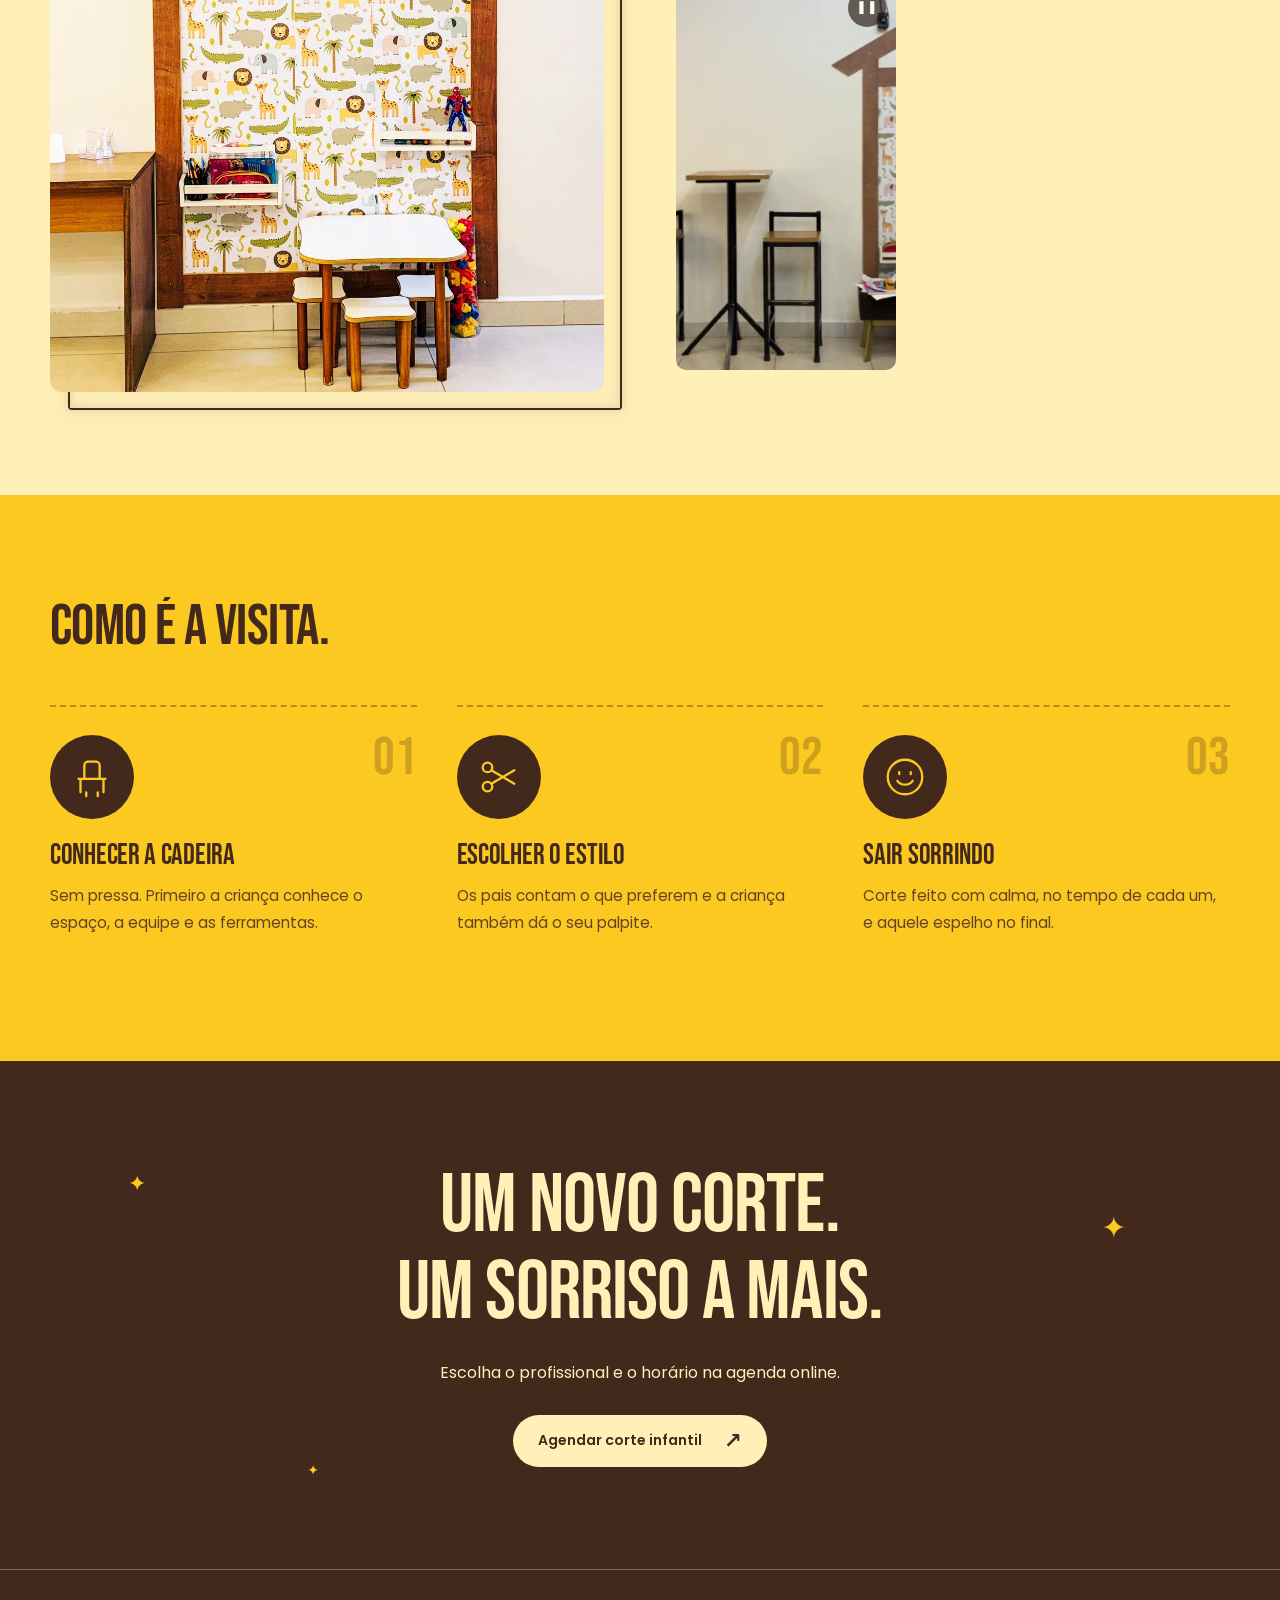
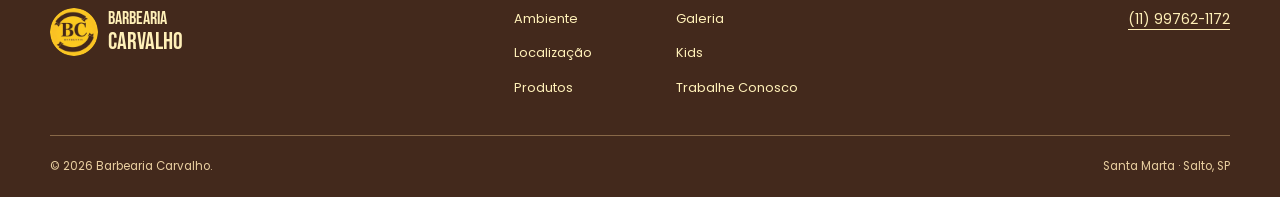
==== commit a6b73366: "Remove the team section - Drop the smartwatch team section, its nav links, styles, script and placeh" ====
--- a/kids.html
+++ b/kids.html
@@ -7,10 +7,10 @@
 <a class="skip-link" href="#conteudo">Pular para o conteúdo</a>
 <header class="nav" id="nav"><div class="container nav__inner">
 <a class="brand" href="index.html" aria-label="Barbearia Carvalho — início"><img src="assets/img/logo-512.png" width="48" height="48" alt=""><span>Barbearia<strong>Carvalho</strong></span></a>
-<nav class="nav__links" id="navLinks" aria-label="Principal"><a href="index.html#sobre">Sobre</a><a href="index.html#servicos">Serviços</a><a href="index.html#equipe">Equipe</a><a href="kids.html" aria-current="page">Kids</a><a href="produtos.html">Produtos</a><a href="trabalhe-conosco.html">Trabalhe Conosco</a></nav>
-<a class="btn nav__cta" href="https://sites.appbarber.com.br/barbeariacarvalhosalto?source=google_reserve&amp;rwg_token=ALcMQYam0AqdjIphXB7lqHDcA7Y-lRGEMdE7H4jJKvJ7KjaP_b__NsMKc3UlyT-Jt1_Nxr6PNbOqvEL0tzqjtG0_3RjJ-nq9PQ%3D%3D" data-open-modal>Agendar<span aria-hidden="true">↗</span></a>
+<nav class="nav__links" id="navLinks" aria-label="Principal"><a href="index.html#sobre">Sobre</a><a href="index.html#servicos">Serviços</a><a href="kids.html" aria-current="page">Kids</a><a href="produtos.html">Produtos</a><a href="trabalhe-conosco.html">Trabalhe Conosco</a></nav>
+<a class="btn nav__cta" href="https://sites.appbarber.com.br/barbeariacarvalhosalto" data-open-modal>Agendar<span aria-hidden="true">↗</span></a>
 <button class="nav__burger" id="navBurger" aria-label="Abrir menu" aria-expanded="false" aria-controls="navLinks" hidden><span></span><span></span></button>
-</div></header><main id="conteudo" tabindex="-1"><section class="page-hero kids-hero"><div class="container inner-grid"><div><a class="back-link rise" style="--d:0s" href="index.html"><span aria-hidden="true">←</span> Voltar para a casa</a><p class="brand-note rise" style="--d:.05s">Carvalho Kids</p><h1><span class="w"><span style="--i:0">Pequenos</span></span> <span class="w"><span style="--i:1">no</span></span> <span class="w"><span style="--i:2">tamanho.</span></span><br><span class="accent"><span class="w"><span style="--i:3">Grandes</span></span> <span class="w"><span style="--i:4">no</span></span> <span class="w"><span style="--i:5">estilo.</span></span></span></h1><p class="lead rise" style="--d:.6s">Cada criança tem seu jeito. Aqui, o corte ganha tempo, paciência e carinho para os pequenos se sentirem à vontade.</p><div class="rise" style="--d:.75s"><a class="btn" href="https://sites.appbarber.com.br/barbeariacarvalhosalto?source=google_reserve&amp;rwg_token=ALcMQYam0AqdjIphXB7lqHDcA7Y-lRGEMdE7H4jJKvJ7KjaP_b__NsMKc3UlyT-Jt1_Nxr6PNbOqvEL0tzqjtG0_3RjJ-nq9PQ%3D%3D" data-open-modal>Agendar corte infantil<span aria-hidden="true">↗</span></a></div></div>
+</div></header><main id="conteudo" tabindex="-1"><section class="page-hero kids-hero"><div class="container inner-grid"><div><a class="back-link rise" style="--d:0s" href="index.html"><span aria-hidden="true">←</span> Voltar para a casa</a><p class="brand-note rise" style="--d:.05s">Carvalho Kids</p><h1><span class="w"><span style="--i:0">Pequenos</span></span> <span class="w"><span style="--i:1">no</span></span> <span class="w"><span style="--i:2">tamanho.</span></span><br><span class="accent"><span class="w"><span style="--i:3">Grandes</span></span> <span class="w"><span style="--i:4">no</span></span> <span class="w"><span style="--i:5">estilo.</span></span></span></h1><p class="lead rise" style="--d:.6s">Cada criança tem seu jeito. Aqui, o corte ganha tempo, paciência e carinho para os pequenos se sentirem à vontade.</p><div class="rise" style="--d:.75s"><a class="btn" href="https://sites.appbarber.com.br/barbeariacarvalhosalto" data-open-modal>Agendar corte infantil<span aria-hidden="true">↗</span></a></div></div>
 <figure class="kids-visual"><div class="kids-stage"><button class="lion-btn" id="lionBtn" type="button" aria-label="Dar um oi para o leão da Carvalho"><svg class="lion" viewBox="40 40 320 370" aria-hidden="true" focusable="false">
 <ellipse cx="200" cy="396" rx="96" ry="10" fill="var(--ink)" opacity=".18"/>
 <g class="lion__head">
@@ -64,14 +64,14 @@
 <li class="step" data-reveal data-draw><span class="step__num" aria-hidden="true">02</span><span class="step__icon" aria-hidden="true"><svg viewBox="0 0 48 48"><circle pathLength="1" cx="12" cy="14" r="5"/><circle pathLength="1" cx="12" cy="34" r="5"/><path pathLength="1" d="M16 17l24 14M16 31l24-14"/></svg></span><h3>Escolher o estilo</h3><p>Os pais contam o que preferem e a criança também dá o seu palpite.</p></li>
 <li class="step" data-reveal data-draw><span class="step__num" aria-hidden="true">03</span><span class="step__icon" aria-hidden="true"><svg viewBox="0 0 48 48"><circle pathLength="1" cx="24" cy="24" r="18"/><path pathLength="1" d="M16 28a10 10 0 0 0 16 0M18 19v2M30 19v2"/></svg></span><h3>Sair sorrindo</h3><p>Corte feito com calma, no tempo de cada um, e aquele espelho no final.</p></li>
 </ol></div></section>
-<section class="section section--ink final-cta"><span class="doodle" style="left:10%;top:22%" aria-hidden="true">✦</span><span class="doodle" style="right:12%;top:30%;--d:-2s;font-size:30px" aria-hidden="true">✦</span><span class="doodle" style="left:24%;bottom:18%;--d:-4s;font-size:14px" aria-hidden="true">✦</span><div class="container"><h2 data-split>Um novo corte.<br>Um sorriso a mais.</h2><p data-reveal>Escolha o profissional e o horário na agenda online.</p><div data-reveal><a class="btn" href="https://sites.appbarber.com.br/barbeariacarvalhosalto?source=google_reserve&amp;rwg_token=ALcMQYam0AqdjIphXB7lqHDcA7Y-lRGEMdE7H4jJKvJ7KjaP_b__NsMKc3UlyT-Jt1_Nxr6PNbOqvEL0tzqjtG0_3RjJ-nq9PQ%3D%3D" data-open-modal>Agendar corte infantil<span aria-hidden="true">↗</span></a></div></div></section></main><footer class="footer section--ink"><div class="container footer__grid">
+<section class="section section--ink final-cta"><span class="doodle" style="left:10%;top:22%" aria-hidden="true">✦</span><span class="doodle" style="right:12%;top:30%;--d:-2s;font-size:30px" aria-hidden="true">✦</span><span class="doodle" style="left:24%;bottom:18%;--d:-4s;font-size:14px" aria-hidden="true">✦</span><div class="container"><h2 data-split>Um novo corte.<br>Um sorriso a mais.</h2><p data-reveal>Escolha o profissional e o horário na agenda online.</p><div data-reveal><a class="btn" href="https://sites.appbarber.com.br/barbeariacarvalhosalto" data-open-modal>Agendar corte infantil<span aria-hidden="true">↗</span></a></div></div></section></main><footer class="footer section--ink"><div class="container footer__grid">
 <a class="brand" href="index.html"><img src="assets/img/logo-512.png" width="48" height="48" alt=""><span>Barbearia<strong>Carvalho</strong></span></a>
 <nav class="footer__links" aria-label="Rodapé"><a href="index.html#ambiente">Ambiente</a><a href="index.html#galeria">Galeria</a><a href="index.html#localizacao">Localização</a><a href="kids.html">Kids</a><a href="produtos.html">Produtos</a><a href="trabalhe-conosco.html">Trabalhe Conosco</a></nav>
 <a class="text-link" href="tel:+5511997621172">(11) 99762-1172</a></div>
 <div class="container footer__bottom"><p>© <span id="year">2026</span> Barbearia Carvalho.</p><p>Santa Marta · Salto, SP</p></div>
-<noscript><div class="container nojs-booking"><p>Agende online: <a href="https://sites.appbarber.com.br/barbeariacarvalhosalto?source=google_reserve&amp;rwg_token=ALcMQYam0AqdjIphXB7lqHDcA7Y-lRGEMdE7H4jJKvJ7KjaP_b__NsMKc3UlyT-Jt1_Nxr6PNbOqvEL0tzqjtG0_3RjJ-nq9PQ%3D%3D">agenda da Barbearia Carvalho</a>.</p></div></noscript></footer><dialog class="modal" id="appModal" aria-labelledby="modalTitle"><div class="modal__card">
+<noscript><div class="container nojs-booking"><p>Agende online: <a href="https://sites.appbarber.com.br/barbeariacarvalhosalto">agenda da Barbearia Carvalho</a>.</p></div></noscript></footer><dialog class="modal" id="appModal" aria-labelledby="modalTitle"><div class="modal__card">
 <button class="modal__close" type="button" data-close-modal aria-label="Fechar agendamento" autofocus>×</button>
 <img class="modal__logo" src="assets/img/logo-512.png" width="72" height="72" alt="">
 <h2 id="modalTitle">Seu momento começa aqui.</h2><p>Escolha o profissional, o serviço e o horário na agenda online da Carvalho.</p>
-<a class="btn modal__book" href="https://sites.appbarber.com.br/barbeariacarvalhosalto?source=google_reserve&amp;rwg_token=ALcMQYam0AqdjIphXB7lqHDcA7Y-lRGEMdE7H4jJKvJ7KjaP_b__NsMKc3UlyT-Jt1_Nxr6PNbOqvEL0tzqjtG0_3RjJ-nq9PQ%3D%3D" target="_blank" rel="noopener">Abrir agenda<span aria-hidden="true">↗</span></a>
+<a class="btn modal__book" href="https://sites.appbarber.com.br/barbeariacarvalhosalto" target="_blank" rel="noopener">Abrir agenda<span aria-hidden="true">↗</span></a>
 <p class="modal__foot">A agenda abre em uma nova aba.</p></div></dialog></body></html>
--- a/css/style.css
+++ b/css/style.css
@@ -154,66 +154,24 @@
 .service:hover .service__go,.service:focus-visible .service__go { background: var(--wine); color: var(--yellow); border-color: var(--wine); transform: rotate(45deg); }
 .service:focus-visible { outline-color: var(--yellow); outline-offset: 8px; border-radius: 14px; }
 
-/* Equipe e esfera */
-.team-grid { display: grid; grid-template-columns: 1.1fr 1fr; align-items: center; gap: 64px; }
-.team-grid > div > p:not(.statement) { max-width: 46ch; font-size: .95rem; }
 .product-catalog { display: grid; grid-template-columns: repeat(auto-fit,minmax(min(100%,240px),1fr)); gap: 24px; }
 .product-catalog:empty { display: none; }
 .product-item { margin-top: 28px; }
 .product-item img { width: 100%; object-fit: cover; border-radius: 12px; margin-bottom: 18px; }
 .product-item img { aspect-ratio: 1; }
 
-/* Equipe: mostrador estilo smartwatch */
-.team-grid > .team-copy > p:not(.statement,.brand-note) { max-width: 46ch; font-size: .95rem; }
-.team-copy h2 .accent { color: var(--ink-deep); }
-.watch-hint { display: flex; align-items: center; gap: 10px; font-size: .8rem; font-weight: 600; }
-.watch-wrap { display: grid; justify-items: center; }
-.watch { --face: min(100%,440px); position: relative; width: var(--face); aspect-ratio: 1; padding: 14px; border-radius: 50%; background: repeating-conic-gradient(from 0deg,var(--ink) 0 .6deg,transparent .6deg 6deg),var(--yellow-light); border: 2px solid var(--ink); box-shadow: 0 40px 60px -34px rgb(42 24 16 / .7); }
-.watch__crown { position: absolute; right: -14px; top: 38%; width: 18px; height: 54px; border-radius: 6px; background: var(--ink); box-shadow: inset 0 0 0 2px var(--yellow),inset 0 6px 0 -3px var(--mane-2); }
-.watch__crown::after { content: ''; position: absolute; right: 1px; top: 70px; width: 12px; height: 34px; border-radius: 4px; background: var(--ink); }
-.watch__face { position: relative; width: 100%; height: 100%; border-radius: 50%; overflow: hidden; background: radial-gradient(circle at 50% 40%,#3a2418,var(--ink-deep) 70%); touch-action: pan-y; user-select: none; -webkit-user-select: none; cursor: grab; }
-.watch__face.is-dragging { cursor: grabbing; }
-.watch__list { list-style: none; margin: 0; padding: 20% 15% 0; display: grid; grid-template-columns: repeat(3,1fr); gap: 10px 8px; }
-.watch:not(.is-live) .pro img { width: 72%; }
 .pro { display: grid; justify-items: center; gap: 4px; width: 100%; padding: 0; border: 0; background: none; color: var(--yellow-light); text-align: center; }
 .pro img { width: 100%; aspect-ratio: 1; object-fit: cover; border-radius: 50%; border: 3px solid var(--yellow); pointer-events: none; -webkit-user-drag: none; }
 .pro__name { font: 400 1rem/1.1 'Bebas Neue',sans-serif; }
 .pro__role { font-size: .7rem; color: #e9cfa0; }
-.watch__logo { display: none; }
-.watch.is-live .watch__list { padding: 0; display: block; }
-.watch.is-live .watch__item,.watch.is-live .watch__logo { position: absolute; left: 50%; top: 50%; width: var(--bubble,120px); height: var(--bubble,120px); margin: calc(var(--bubble,120px) / -2) 0 0 calc(var(--bubble,120px) / -2); will-change: transform; }
-.watch.is-live .watch__logo { display: block; border-radius: 50%; pointer-events: none; }
-.watch.is-live .pro { height: 100%; display: block; border-radius: 50%; }
-.watch.is-live .pro img { height: 100%; box-shadow: 0 10px 24px -10px rgb(0 0 0 / .7); transition: border-color .3s,box-shadow .3s; }
-.watch.is-live .pro:hover img,.watch.is-live .pro:focus-visible img { border-color: var(--yellow-light); box-shadow: 0 0 0 4px var(--yellow),0 14px 30px -10px rgb(0 0 0 / .8); }
-.watch.is-live .pro:focus-visible { outline: none; }
-.watch.is-live .pro__name,.watch.is-live .pro__role { position: absolute; width: 1px; height: 1px; overflow: hidden; clip-path: inset(50%); white-space: nowrap; }
-.watch__list,.watch__logo { transition: opacity .4s var(--ease-out),filter .4s; }
-.watch.is-open .watch__list,.watch.is-open .watch__logo { opacity: .25; filter: blur(3px); }
-.watch__detail { position: absolute; inset: 0; z-index: 2; border-radius: 50%; overflow: hidden; background: var(--ink-deep); color: var(--yellow-light); }
-.watch__photo { position: absolute; inset: 0; width: 100%; height: 100%; object-fit: cover; }
-.watch__detail::after { content: ''; position: absolute; inset: 0; background: linear-gradient(to top,rgb(29 16 10 / .95) 12%,rgb(29 16 10 / .55) 42%,transparent 66%); pointer-events: none; }
-.watch__info { position: absolute; z-index: 1; left: 14%; right: 14%; bottom: 11%; text-align: center; display: grid; justify-items: center; }
-.watch__info h3 { font-size: clamp(2rem,4vw,2.8rem); }
-.watch__info p { margin: 2px 0 12px; font-size: .82rem; color: #e9cfa0; }
-.watch__cta { min-height: 44px; padding: 10px 18px; gap: 12px; font-size: .8rem; --fg: var(--yellow); --bg: var(--ink); }
-.watch__cta::before { background: var(--yellow-light); }
-.watch__close,.watch__nav { position: absolute; z-index: 1; width: 44px; height: 44px; border-radius: 50%; border: 1px solid rgb(255 240 184 / .5); background: rgb(29 16 10 / .55); color: var(--yellow-light); font-size: 1.6rem; line-height: 1; display: grid; place-items: center; transition: background-color .3s,transform .4s var(--ease-out); }
-.watch__close { top: 7%; left: 50%; margin-left: -22px; }
-.watch__close:hover { transform: rotate(90deg); background: var(--ink); }
-.watch__nav { top: 50%; margin-top: -22px; }
-.watch__nav--prev { left: 5%; }
-.watch__nav--next { right: 5%; }
-.watch__nav:hover { background: var(--ink); }
-.watch__nav--prev:hover { transform: translateX(-3px); }
-.watch__nav--next:hover { transform: translateX(3px); }
-.watch__close:focus-visible,.watch__nav:focus-visible,.watch__cta:focus-visible { outline-color: var(--yellow); outline-offset: 3px; }
 
 /* Chamada Kids */
 .kids-teaser { position: relative; overflow: hidden; padding-block: 64px; }
 .teaser-grid { display: grid; grid-template-columns: 1.15fr 1fr; gap: 64px; align-items: center; position: relative; z-index: 1; }
 .teaser-grid h2 { font-size: clamp(2.5rem,3.9vw,4rem); }
-.teaser-grid .brand-note { margin-bottom: 16px; color: var(--yellow); }
+.kids-teaser { --bg: var(--yellow-light); --fg: var(--ink); background: var(--bg); color: var(--fg); border-block: 1px solid var(--line); }
+.teaser-grid .brand-note { margin-bottom: 16px; color: var(--mane); }
+.kids-teaser .doodle { color: var(--mane-2); }
 .teaser-lion { position: absolute; right: clamp(-10px,4vw,80px); bottom: -46px; width: clamp(130px,15vw,190px); z-index: 0; opacity: .95; }
 .teaser-grid > div:last-child { padding-right: clamp(0px,10vw,170px); }
 .doodle { position: absolute; color: var(--yellow); pointer-events: none; font-size: 22px; line-height: 1; }
@@ -431,13 +389,6 @@
   .pin { animation: pin 2.4s ease-in-out infinite; }
   @keyframes pin { 50% { transform: translateY(-4px); } }
 
-  .watch.is-live .pro { transform: scale(0); transition: transform .9s var(--ease-out) var(--d,0s); }
-  .watch.is-live.is-in .pro { transform: scale(1); }
-  .watch.is-live.is-in .pro:hover,.watch.is-live.is-in .pro:focus-visible { transform: scale(1.07); transition-delay: 0s; transition-duration: .4s; }
-  .watch.is-live.is-in .pro:active { transform: scale(.94); transition-duration: .12s; }
-  .watch.is-live .watch__logo { animation: seal-in 1s var(--ease-out) both paused; }
-  .watch.is-live.is-in .watch__logo { animation-play-state: running; }
-  .watch-hint span { display: inline-block; animation: spin 6s linear infinite; }
 
   /* Kids */
   .lion__eye { animation: blink 5s infinite; }
@@ -482,7 +433,6 @@
   .nav__inner { gap: 16px; }
   .nav__links { gap: 14px; font-size: .74rem; }
   .nav .brand span { display: none; }
-  .team-grid { gap: 40px; }
 }
 @media (max-width: 900px) {
   .container { width: calc(100% - 48px); }
@@ -508,8 +458,6 @@
   .services-list { gap: 0 32px; }
   .service { grid-template-columns: 40px 1fr; }
   .service__go { display: none; }
-  .team-grid { grid-template-columns: 1fr 1fr; }
-  .watch { padding: 10px; }
   .teaser-grid,.kids-care,.careers-grid { gap: 36px; }
   .gallery-grid { grid-template-rows: 180px 180px; }
   .footer__grid { flex-wrap: wrap; }
@@ -525,7 +473,7 @@
   .nav__cta { padding: 10px 14px; gap: 10px; font-size: .8rem; }
   .nav__cta span[aria-hidden] { display: none; }
   .hero { padding: 38px 0 48px; }
-  .hero__grid,.inner-grid,.about-grid,.team-grid,.environment-grid,.location-grid,.kids-care,.careers-grid,.teaser-grid { grid-template-columns: 1fr; }
+  .hero__grid,.inner-grid,.about-grid,.environment-grid,.location-grid,.kids-care,.careers-grid,.teaser-grid { grid-template-columns: 1fr; }
   .hero__title,.inner-grid h1 { font-size: clamp(3.1rem,12vw,4.7rem); max-width: none; }
   .hero__copy .lead { margin-top: 24px; }
   .hero__visual { margin-top: 14px; transform: none; }
@@ -547,13 +495,6 @@
   .section-intro p { max-width: 42ch; }
   .services-list,.product-categories { grid-template-columns: 1fr; gap: 0; }
   .service::before { inset: 0 -10px; }
-  .team-grid,.environment-grid,.location-grid { gap: 40px; }
-  .watch { --face: min(100%,340px); }
-  .watch__crown { right: -10px; width: 14px; height: 44px; }
-  .watch__crown::after { display: none; }
-  .watch__info { bottom: 9%; left: 12%; right: 12%; }
-  .watch__nav--prev { left: 3%; }
-  .watch__nav--next { right: 3%; }
   .kids-teaser { padding-bottom: 150px; }
   .teaser-grid { gap: 24px; }
   .teaser-grid > div:last-child { padding-right: 0; }
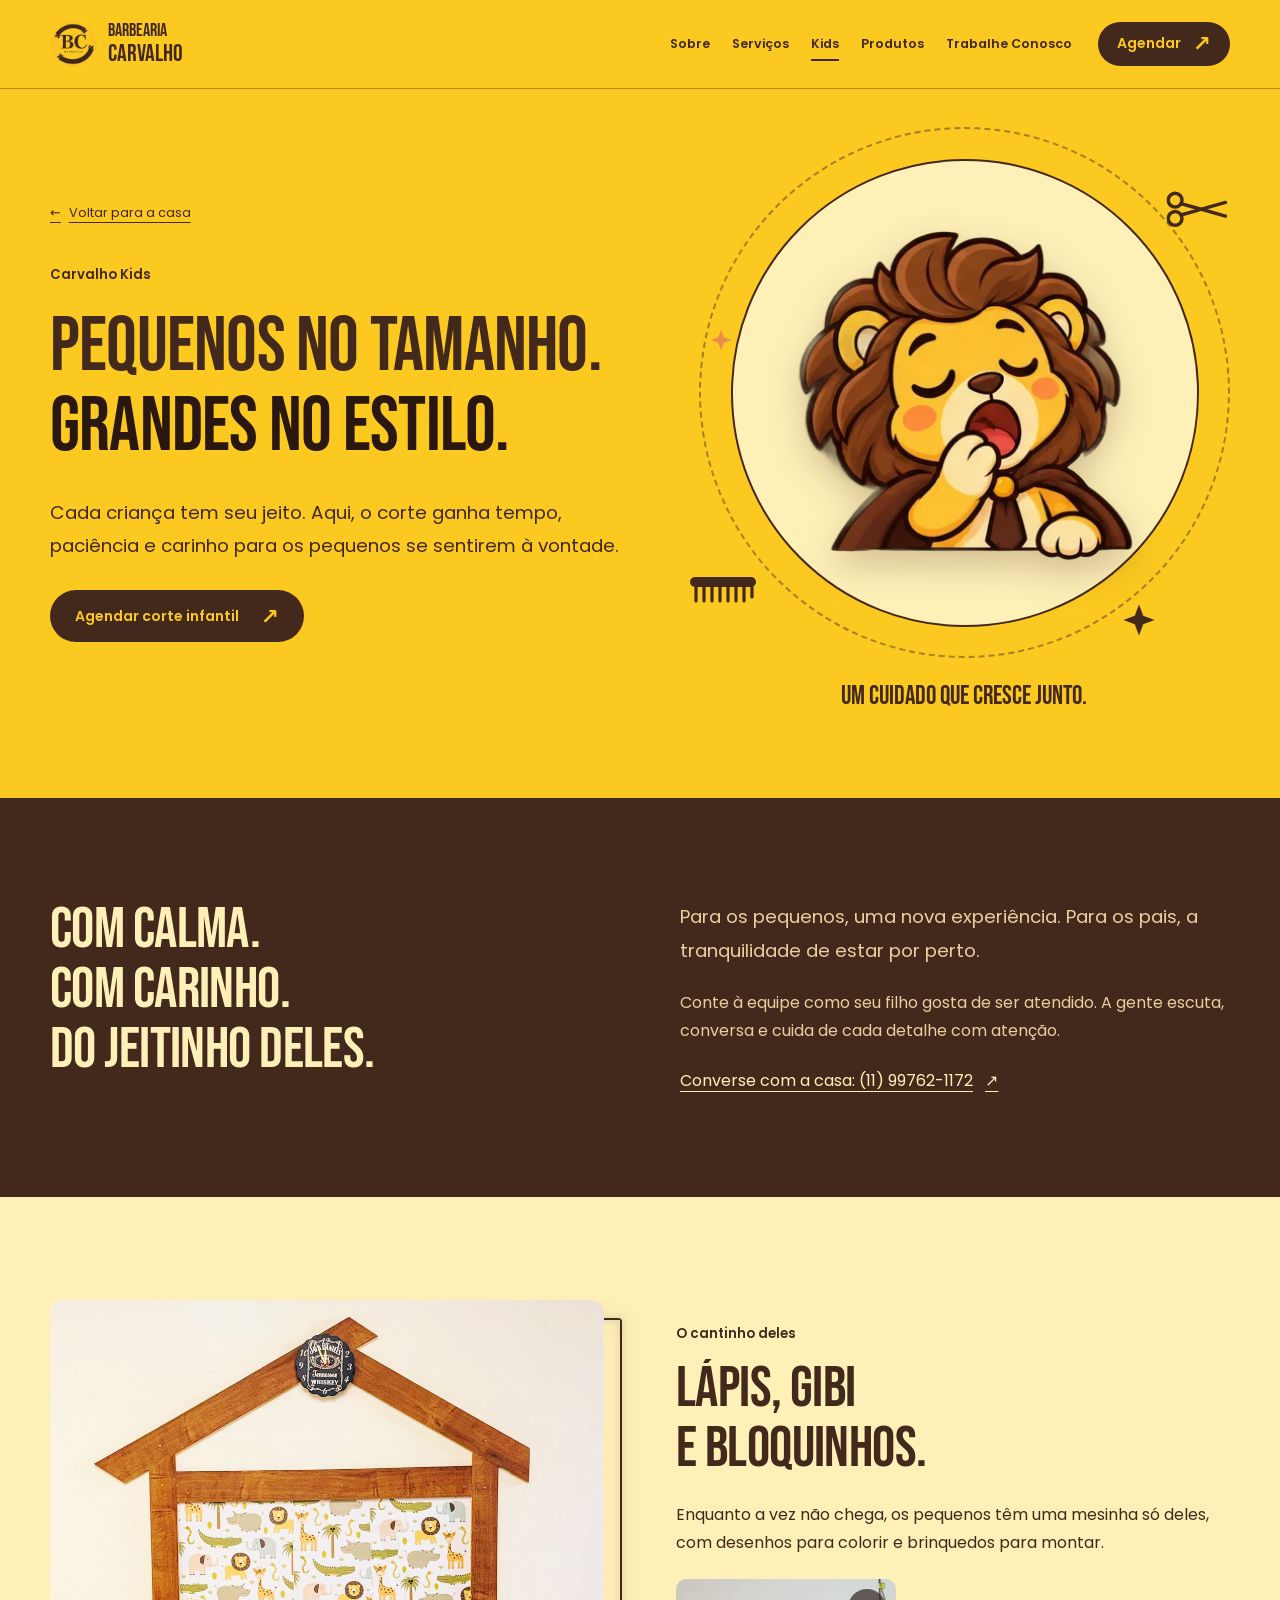
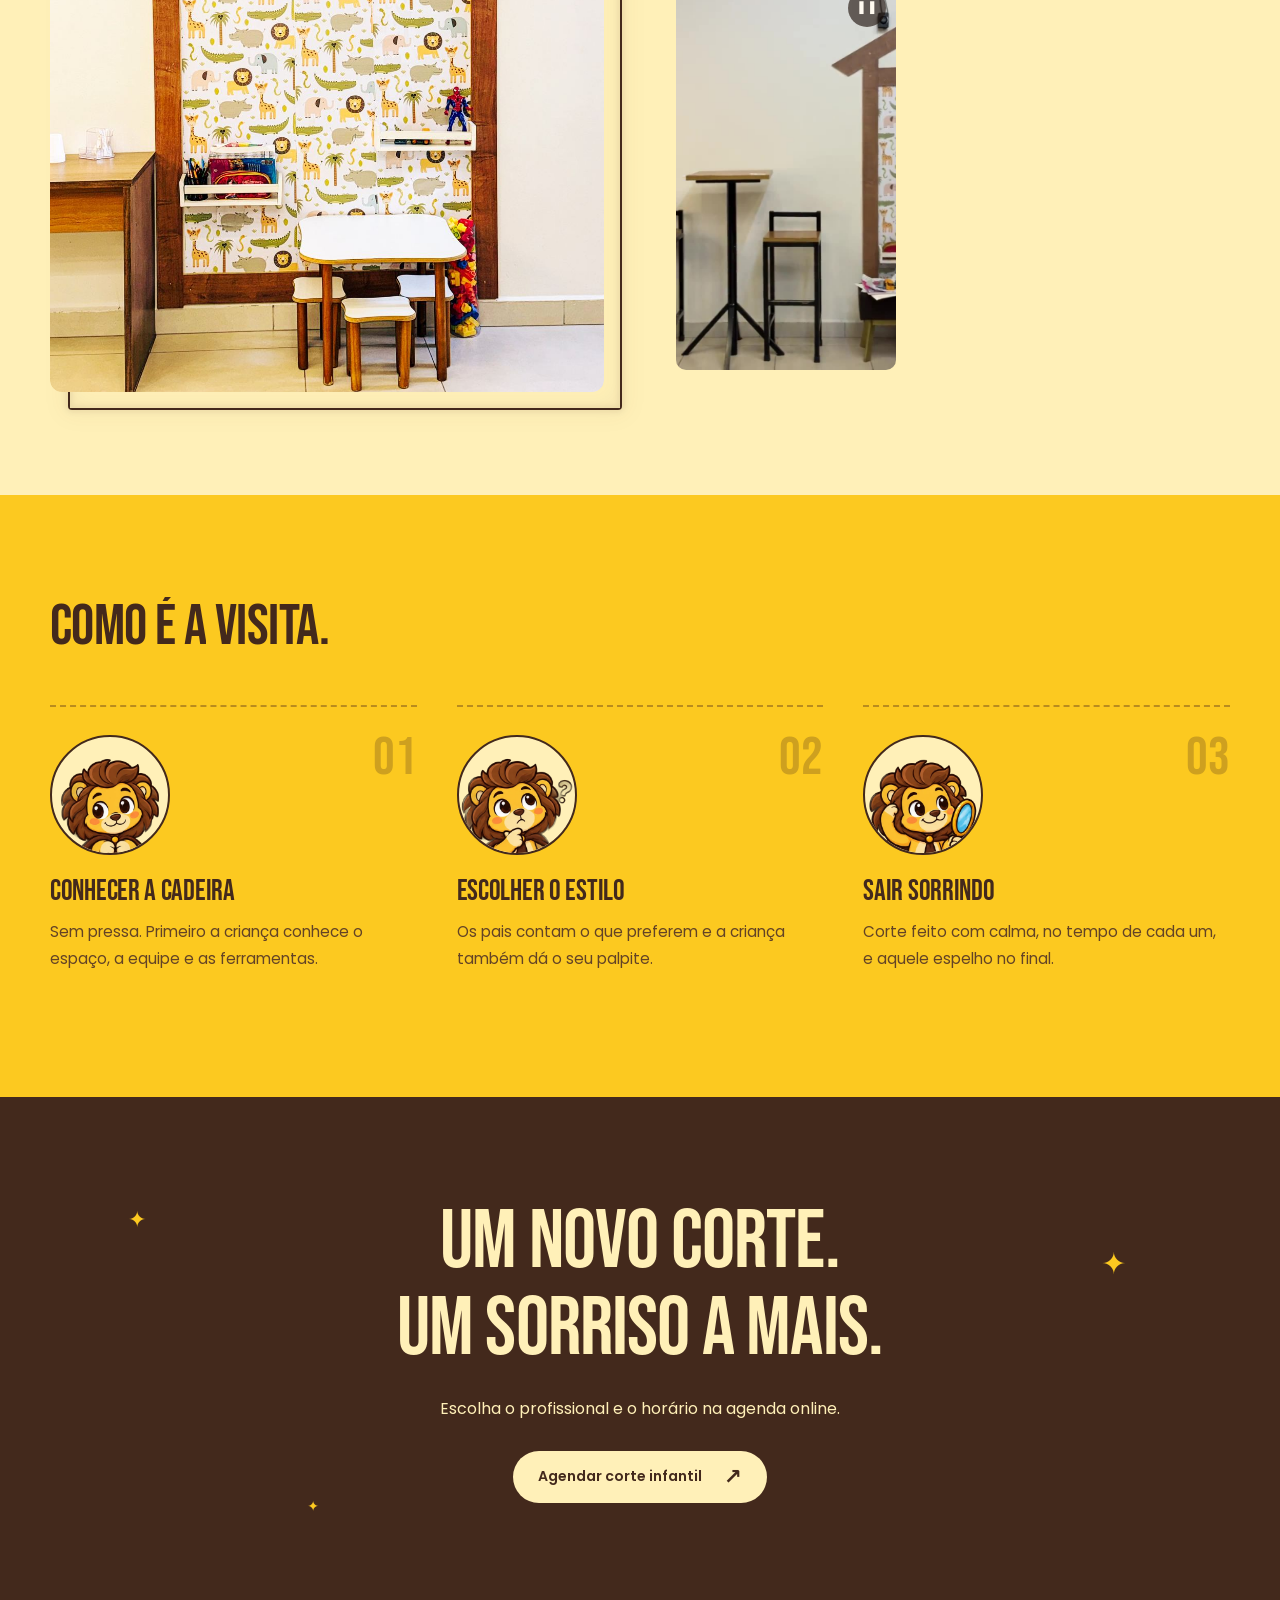
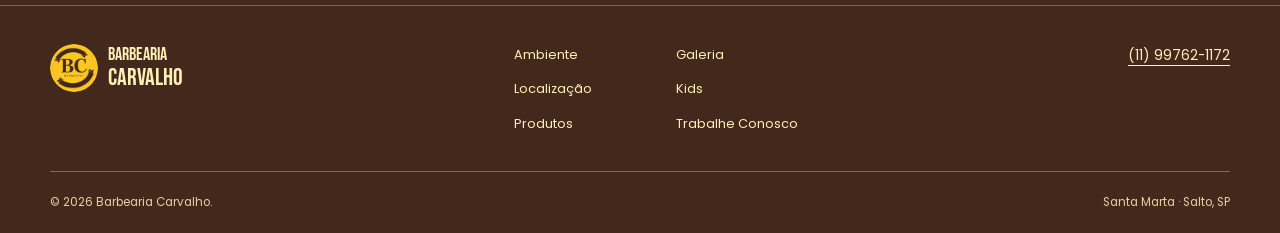
==== commit 751417d0: "Kids lion: real mascot with expression pack - 11 transparent WebP expressions cut from the mascot sh" ====
--- a/kids.html
+++ b/kids.html
@@ -11,46 +11,7 @@
 <a class="btn nav__cta" href="https://sites.appbarber.com.br/barbeariacarvalhosalto" data-open-modal>Agendar<span aria-hidden="true">↗</span></a>
 <button class="nav__burger" id="navBurger" aria-label="Abrir menu" aria-expanded="false" aria-controls="navLinks" hidden><span></span><span></span></button>
 </div></header><main id="conteudo" tabindex="-1"><section class="page-hero kids-hero"><div class="container inner-grid"><div><a class="back-link rise" style="--d:0s" href="index.html"><span aria-hidden="true">←</span> Voltar para a casa</a><p class="brand-note rise" style="--d:.05s">Carvalho Kids</p><h1><span class="w"><span style="--i:0">Pequenos</span></span> <span class="w"><span style="--i:1">no</span></span> <span class="w"><span style="--i:2">tamanho.</span></span><br><span class="accent"><span class="w"><span style="--i:3">Grandes</span></span> <span class="w"><span style="--i:4">no</span></span> <span class="w"><span style="--i:5">estilo.</span></span></span></h1><p class="lead rise" style="--d:.6s">Cada criança tem seu jeito. Aqui, o corte ganha tempo, paciência e carinho para os pequenos se sentirem à vontade.</p><div class="rise" style="--d:.75s"><a class="btn" href="https://sites.appbarber.com.br/barbeariacarvalhosalto" data-open-modal>Agendar corte infantil<span aria-hidden="true">↗</span></a></div></div>
-<figure class="kids-visual"><div class="kids-stage"><button class="lion-btn" id="lionBtn" type="button" aria-label="Dar um oi para o leão da Carvalho"><svg class="lion" viewBox="40 40 320 370" aria-hidden="true" focusable="false">
-<ellipse cx="200" cy="396" rx="96" ry="10" fill="var(--ink)" opacity=".18"/>
-<g class="lion__head">
-<g class="lion__mane" stroke="var(--ink)" stroke-width="0"><circle cx="200.0" cy="100.0" r="46" fill="var(--mane)"/>
-<circle cx="244.4" cy="114.8" r="42" fill="var(--mane-2)"/>
-<circle cx="286.3" cy="135.7" r="46" fill="var(--mane)"/>
-<circle cx="307.2" cy="177.6" r="42" fill="var(--mane-2)"/>
-<circle cx="322.0" cy="222.0" r="46" fill="var(--mane)"/>
-<circle cx="307.2" cy="266.4" r="42" fill="var(--mane-2)"/>
-<circle cx="286.3" cy="308.3" r="46" fill="var(--mane)"/>
-<circle cx="244.4" cy="329.2" r="42" fill="var(--mane-2)"/>
-<circle cx="200.0" cy="344.0" r="46" fill="var(--mane)"/>
-<circle cx="155.6" cy="329.2" r="42" fill="var(--mane-2)"/>
-<circle cx="113.7" cy="308.3" r="46" fill="var(--mane)"/>
-<circle cx="92.8" cy="266.4" r="42" fill="var(--mane-2)"/>
-<circle cx="78.0" cy="222.0" r="46" fill="var(--mane)"/>
-<circle cx="92.8" cy="177.6" r="42" fill="var(--mane-2)"/>
-<circle cx="113.7" cy="135.7" r="46" fill="var(--mane)"/>
-<circle cx="155.6" cy="114.8" r="42" fill="var(--mane-2)"/></g>
-<circle cx="200" cy="222" r="112" fill="var(--mane)"/>
-<path class="lion__tuft" d="M150 112 C160 58 236 44 262 88 C244 74 214 72 198 98 C194 80 170 80 150 112 Z" fill="#4f2c14"/>
-<circle cx="120" cy="140" r="28" fill="var(--yellow)" stroke="var(--ink)" stroke-width="4"/>
-<circle cx="120" cy="140" r="13" fill="var(--blush)"/>
-<circle cx="280" cy="140" r="28" fill="var(--yellow)" stroke="var(--ink)" stroke-width="4"/>
-<circle cx="280" cy="140" r="13" fill="var(--blush)"/>
-<circle cx="200" cy="232" r="98" fill="var(--yellow)" stroke="var(--ink)" stroke-width="4"/>
-<path d="M150 190 q14 -12 30 -2 M220 188 q16 -10 30 2" fill="none" stroke="var(--ink)" stroke-width="5" stroke-linecap="round"/>
-<g class="lion__pupils">
-<g class="lion__eye"><ellipse cx="166" cy="220" rx="12" ry="15" fill="var(--ink)"/><circle cx="170" cy="214" r="4.5" fill="#fffaf0"/></g>
-<g class="lion__eye"><ellipse cx="234" cy="220" rx="12" ry="15" fill="var(--ink)"/><circle cx="238" cy="214" r="4.5" fill="#fffaf0"/></g>
-</g>
-<circle cx="140" cy="258" r="15" fill="var(--blush)" opacity=".55"/>
-<circle cx="260" cy="258" r="15" fill="var(--blush)" opacity=".55"/>
-<ellipse cx="200" cy="278" rx="56" ry="40" fill="var(--yellow-light)" stroke="var(--ink)" stroke-width="3"/>
-<path d="M184 256 Q200 248 216 256 Q210 272 200 274 Q190 272 184 256 Z" fill="var(--ink)"/>
-<path d="M176 286 Q200 314 224 286 Q200 296 176 286 Z" fill="var(--ink)"/>
-<path d="M192 300 Q200 308 208 300" fill="none" stroke="var(--blush)" stroke-width="5" stroke-linecap="round"/>
-<g fill="var(--ink)"><circle cx="172" cy="276" r="2.2"/><circle cx="164" cy="284" r="2.2"/><circle cx="228" cy="276" r="2.2"/><circle cx="236" cy="284" r="2.2"/></g>
-</g>
-</svg></button><span class="bubble" id="lionBubble" aria-live="polite"></span>
+<figure class="kids-visual"><div class="kids-stage"><button class="lion-btn" id="lionBtn" type="button" aria-label="Dar um oi para o leão da Carvalho"><img class="lion-img" id="lionImg" src="assets/img/leao/oi.webp" alt="Leãozinho da Carvalho, de capa e gravatinha, acenando" width="410" height="332" fetchpriority="high"></button><span class="bubble" id="lionBubble" aria-live="polite"></span>
 <span class="float float--scissors" style="--d:-1s;--r:14deg" aria-hidden="true"><svg viewBox="0 0 56 32" fill="none" stroke="currentColor" stroke-width="3" stroke-linecap="round" aria-hidden="true"><g class="blade blade--a"><circle cx="8" cy="8" r="6"/><path d="M13 11 L52 22"/></g><g class="blade blade--b"><circle cx="8" cy="24" r="6"/><path d="M13 21 L52 10"/></g></svg></span>
 <span class="float float--comb" style="--d:-2.5s;--r:-10deg" aria-hidden="true"><svg viewBox="0 0 70 30"><rect x="2" y="2" width="66" height="10" rx="5" fill="var(--ink)"/><g stroke="var(--ink)" stroke-width="3.2" stroke-linecap="round"><path d="M8 12v14M16 12v14M24 12v14M32 12v14M40 12v14M48 12v14M56 12v14M64 12v10"/></g></svg></span>
 <span class="float float--star" style="--d:-.5s;--r:40deg" aria-hidden="true"><svg viewBox="0 0 24 24"><path d="M12 1l3 8 8 3-8 3-3 8-3-8-8-3 8-3z" fill="var(--ink)"/></svg></span>
@@ -60,9 +21,9 @@
 <div data-stagger><p class="brand-note" data-reveal>O cantinho deles</p><h2 data-split>Lápis, gibi<br>e bloquinhos.</h2><p data-reveal>Enquanto a vez não chega, os pequenos têm uma mesinha só deles, com desenhos para colorir e brinquedos para montar.</p>
 <div class="tour__item kids-corner__video" data-reveal="pop"><video src="assets/video/kids.mp4" poster="assets/video/kids.jpg" width="540" height="960" muted loop playsinline controls preload="none" aria-label="Criança brincando no cantinho Kids da barbearia"></video></div></div></div></section>
 <section class="section"><div class="container"><h2 class="steps-intro" data-split>Como é a visita.</h2><ol class="steps" data-stagger>
-<li class="step" data-reveal data-draw><span class="step__num" aria-hidden="true">01</span><span class="step__icon" aria-hidden="true"><svg viewBox="0 0 48 48"><path pathLength="1" d="M12 40V26h24v14M10 26h28M16 26V12a4 4 0 0 1 4-4h8a4 4 0 0 1 4 4v14M18 40v4M30 40v4"/></svg></span><h3>Conhecer a cadeira</h3><p>Sem pressa. Primeiro a criança conhece o espaço, a equipe e as ferramentas.</p></li>
-<li class="step" data-reveal data-draw><span class="step__num" aria-hidden="true">02</span><span class="step__icon" aria-hidden="true"><svg viewBox="0 0 48 48"><circle pathLength="1" cx="12" cy="14" r="5"/><circle pathLength="1" cx="12" cy="34" r="5"/><path pathLength="1" d="M16 17l24 14M16 31l24-14"/></svg></span><h3>Escolher o estilo</h3><p>Os pais contam o que preferem e a criança também dá o seu palpite.</p></li>
-<li class="step" data-reveal data-draw><span class="step__num" aria-hidden="true">03</span><span class="step__icon" aria-hidden="true"><svg viewBox="0 0 48 48"><circle pathLength="1" cx="24" cy="24" r="18"/><path pathLength="1" d="M16 28a10 10 0 0 0 16 0M18 19v2M30 19v2"/></svg></span><h3>Sair sorrindo</h3><p>Corte feito com calma, no tempo de cada um, e aquele espelho no final.</p></li>
+<li class="step" data-reveal><span class="step__num" aria-hidden="true">01</span><span class="step__icon step__icon--lion"><img src="assets/img/leao/timido.webp" alt="" width="410" height="332" loading="lazy"></span><h3>Conhecer a cadeira</h3><p>Sem pressa. Primeiro a criança conhece o espaço, a equipe e as ferramentas.</p></li>
+<li class="step" data-reveal><span class="step__num" aria-hidden="true">02</span><span class="step__icon step__icon--lion"><img src="assets/img/leao/pensando.webp" alt="" width="410" height="332" loading="lazy"></span><h3>Escolher o estilo</h3><p>Os pais contam o que preferem e a criança também dá o seu palpite.</p></li>
+<li class="step" data-reveal><span class="step__num" aria-hidden="true">03</span><span class="step__icon step__icon--lion"><img src="assets/img/leao/orgulhoso.webp" alt="" width="410" height="332" loading="lazy"></span><h3>Sair sorrindo</h3><p>Corte feito com calma, no tempo de cada um, e aquele espelho no final.</p></li>
 </ol></div></section>
 <section class="section section--ink final-cta"><span class="doodle" style="left:10%;top:22%" aria-hidden="true">✦</span><span class="doodle" style="right:12%;top:30%;--d:-2s;font-size:30px" aria-hidden="true">✦</span><span class="doodle" style="left:24%;bottom:18%;--d:-4s;font-size:14px" aria-hidden="true">✦</span><div class="container"><h2 data-split>Um novo corte.<br>Um sorriso a mais.</h2><p data-reveal>Escolha o profissional e o horário na agenda online.</p><div data-reveal><a class="btn" href="https://sites.appbarber.com.br/barbeariacarvalhosalto" data-open-modal>Agendar corte infantil<span aria-hidden="true">↗</span></a></div></div></section></main><footer class="footer section--ink"><div class="container footer__grid">
 <a class="brand" href="index.html"><img src="assets/img/logo-512.png" width="48" height="48" alt=""><span>Barbearia<strong>Carvalho</strong></span></a>
@@ -71,7 +32,7 @@
 <div class="container footer__bottom"><p>© <span id="year">2026</span> Barbearia Carvalho.</p><p>Santa Marta · Salto, SP</p></div>
 <noscript><div class="container nojs-booking"><p>Agende online: <a href="https://sites.appbarber.com.br/barbeariacarvalhosalto">agenda da Barbearia Carvalho</a>.</p></div></noscript></footer><dialog class="modal" id="appModal" aria-labelledby="modalTitle"><div class="modal__card">
 <button class="modal__close" type="button" data-close-modal aria-label="Fechar agendamento" autofocus>×</button>
-<img class="modal__logo" src="assets/img/logo-512.png" width="72" height="72" alt="">
+<img class="modal__lion" src="assets/img/leao/comemorando.webp" width="410" height="332" alt="" loading="lazy">
 <h2 id="modalTitle">Seu momento começa aqui.</h2><p>Escolha o profissional, o serviço e o horário na agenda online da Carvalho.</p>
 <a class="btn modal__book" href="https://sites.appbarber.com.br/barbeariacarvalhosalto" target="_blank" rel="noopener">Abrir agenda<span aria-hidden="true">↗</span></a>
 <p class="modal__foot">A agenda abre em uma nova aba.</p></div></dialog></body></html>
--- a/css/style.css
+++ b/css/style.css
@@ -172,7 +172,8 @@
 .kids-teaser { --bg: var(--yellow-light); --fg: var(--ink); background: var(--bg); color: var(--fg); border-block: 1px solid var(--line); }
 .teaser-grid .brand-note { margin-bottom: 16px; color: var(--mane); }
 .kids-teaser .doodle { color: var(--mane-2); }
-.teaser-lion { position: absolute; right: clamp(-10px,4vw,80px); bottom: -46px; width: clamp(130px,15vw,190px); z-index: 0; opacity: .95; }
+.teaser-lion { position: absolute; right: clamp(-10px,4vw,80px); bottom: -4px; width: clamp(170px,19vw,250px); z-index: 0; }
+.teaser-lion img { display: block; width: 100%; height: auto; }
 .teaser-grid > div:last-child { padding-right: clamp(0px,10vw,170px); }
 .doodle { position: absolute; color: var(--yellow); pointer-events: none; font-size: 22px; line-height: 1; }
 
@@ -268,11 +269,8 @@
 .kids-stage::after { content: ''; position: absolute; inset: 0; border-radius: 50%; border: 2px dashed var(--ink); opacity: .45; }
 .lion-btn { position: relative; z-index: 1; width: 78%; padding: 0; border: 0; background: none; border-radius: 50%; -webkit-tap-highlight-color: transparent; }
 .lion-btn:focus-visible { outline-offset: -6px; }
-.lion { width: 100%; height: auto; display: block; overflow: visible; }
-.lion__head { transform-box: fill-box; transform-origin: 50% 85%; }
-.lion__eye { transform-box: fill-box; transform-origin: center; }
-.lion__pupils { transition: transform .35s var(--ease-quart); }
-.lion__tuft { transform-box: fill-box; transform-origin: 30% 100%; }
+.lion-img { display: block; width: 100%; height: auto; transform-origin: 50% 100%; transform: rotate(var(--lean,0deg)); transition: transform .5s var(--ease-quart),opacity .18s; filter: drop-shadow(0 14px 18px rgb(67 41 28 / .25)); }
+.lion-img.is-swapping { opacity: .2; }
 .bubble { position: absolute; z-index: 2; top: 4%; left: -2%; padding: 12px 18px; border-radius: 18px 18px 18px 4px; background: var(--ink); color: var(--yellow-light); font: 400 1.5rem/1 'Bebas Neue',sans-serif; opacity: 0; transform: translateY(10px) scale(.9); transform-origin: bottom left; transition: opacity .3s var(--ease-out),transform .45s var(--ease-out); pointer-events: none; }
 .bubble.is-on { opacity: 1; transform: none; }
 .float { position: absolute; z-index: 2; color: var(--ink); pointer-events: none; }
@@ -286,6 +284,8 @@
 .step { position: relative; padding-top: 28px; border-top: 2px dashed var(--line); }
 .step__icon { width: 84px; height: 84px; border-radius: 50%; background: var(--ink); color: var(--yellow); display: grid; place-items: center; margin-bottom: 22px; transition: transform .6s var(--ease-out); }
 .step:hover .step__icon { transform: rotate(-8deg) scale(1.06); }
+.step__icon--lion { width: 120px; height: 120px; background: var(--yellow-light); border: 2px solid var(--ink); overflow: hidden; align-items: end; }
+.step__icon--lion img { width: 112%; max-width: none; margin-bottom: -6px; }
 .step__icon svg { width: 46px; height: 46px; fill: none; stroke: currentColor; stroke-width: 2.4; stroke-linecap: round; stroke-linejoin: round; }
 .step__num { position: absolute; top: 24px; right: 0; font: 400 3.4rem/1 'Bebas Neue',sans-serif; opacity: .25; }
 .step p { margin-top: 12px; color: var(--muted); font-size: .95rem; }
@@ -298,6 +298,7 @@
 .modal__close { position: absolute; right: 12px; top: 12px; width: 44px; height: 44px; border: 0; border-radius: 50%; background: var(--ink); color: var(--yellow); font-size: 30px; line-height: 1; transition: transform .4s var(--ease-out); }
 .modal__close:hover { transform: rotate(90deg); }
 .modal__logo { border-radius: 50%; margin: 8px auto 20px; }
+.modal__lion { display: block; width: 190px; height: auto; margin: 0 auto 10px; }
 .modal h2 { font-size: 2.35rem; margin-bottom: 18px; }
 .modal p { font-size: .88rem; }
 .modal__book { width: 100%; margin-top: 6px; }
@@ -381,7 +382,7 @@
   .blade--b { animation: snip-b .7s ease-in-out infinite alternate; }
   @keyframes snip-a { to { transform: rotate(-11deg); } }
   @keyframes snip-b { to { transform: rotate(11deg); } }
-  .teaser-lion { animation: peek 5s ease-in-out infinite; }
+  .teaser-lion { animation: peek 5s ease-in-out infinite; transform-origin: 50% 100%; }
   @keyframes peek { 0%,100% { transform: translateY(18px) rotate(-3deg); } 50% { transform: translateY(0) rotate(3deg); } }
   .doodle { animation: drift 7s ease-in-out infinite; animation-delay: var(--d,0s); }
   @keyframes drift { 50% { transform: translate(8px,-14px) rotate(25deg); opacity: .5; } }
@@ -391,13 +392,9 @@
 
 
   /* Kids */
-  .lion__eye { animation: blink 5s infinite; }
-  @keyframes blink { 0%,93%,100% { transform: scaleY(1); } 96% { transform: scaleY(.1); } }
-  .lion__head { animation: bob 4s ease-in-out infinite; }
+  .lion-btn { animation: bob 4s ease-in-out infinite; }
   @keyframes bob { 50% { transform: translateY(-6px) rotate(-1.5deg); } }
-  .lion__tuft { animation: tuft 4s ease-in-out infinite; }
-  @keyframes tuft { 50% { transform: rotate(-6deg); } }
-  .lion-btn.is-happy .lion__head { animation: wiggle .9s var(--ease-out); }
+  .lion-btn.is-happy .lion-img { animation: wiggle .9s var(--ease-out); }
   @keyframes wiggle { 20% { transform: rotate(-7deg) scale(1.04); } 45% { transform: rotate(6deg) scale(1.04); } 70% { transform: rotate(-3deg); } }
   .kids-stage::after { animation: spin 40s linear infinite; }
   .float { animation: float 6s ease-in-out infinite; animation-delay: var(--d,0s); }
@@ -499,7 +496,7 @@
   .teaser-grid { gap: 24px; }
   .teaser-grid > div:last-child { padding-right: 0; }
   .teaser-grid .btn { margin-top: 4px; }
-  .teaser-lion { width: 140px; right: 20px; bottom: -34px; }
+  .teaser-lion { width: 170px; right: 16px; bottom: -4px; }
   .gallery-grid { grid-template-columns: 1fr 1fr; grid-template-rows: 260px 150px 150px; gap: 12px; }
   .led::after,.hero__visual.led::after { inset: 12px -10px -10px 12px; }
   .kids-corner__grid { grid-template-columns: 1fr; }
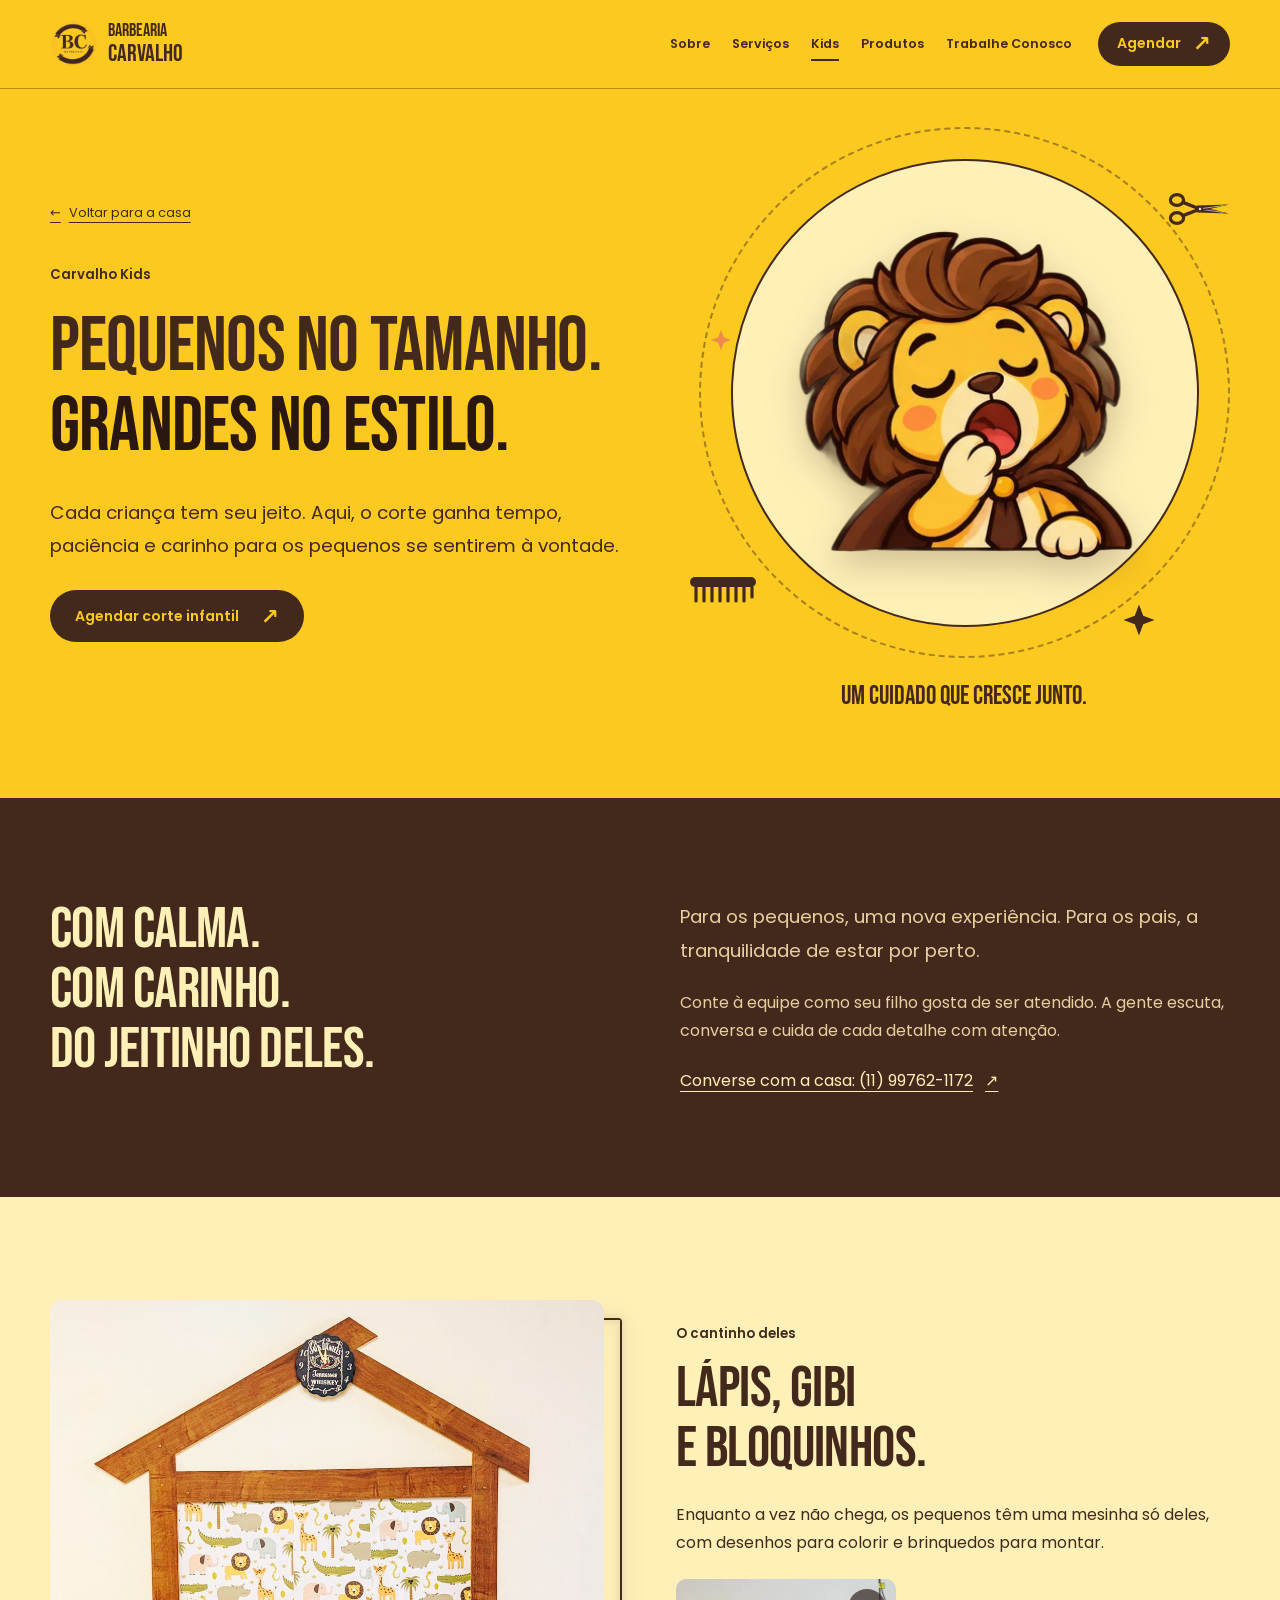
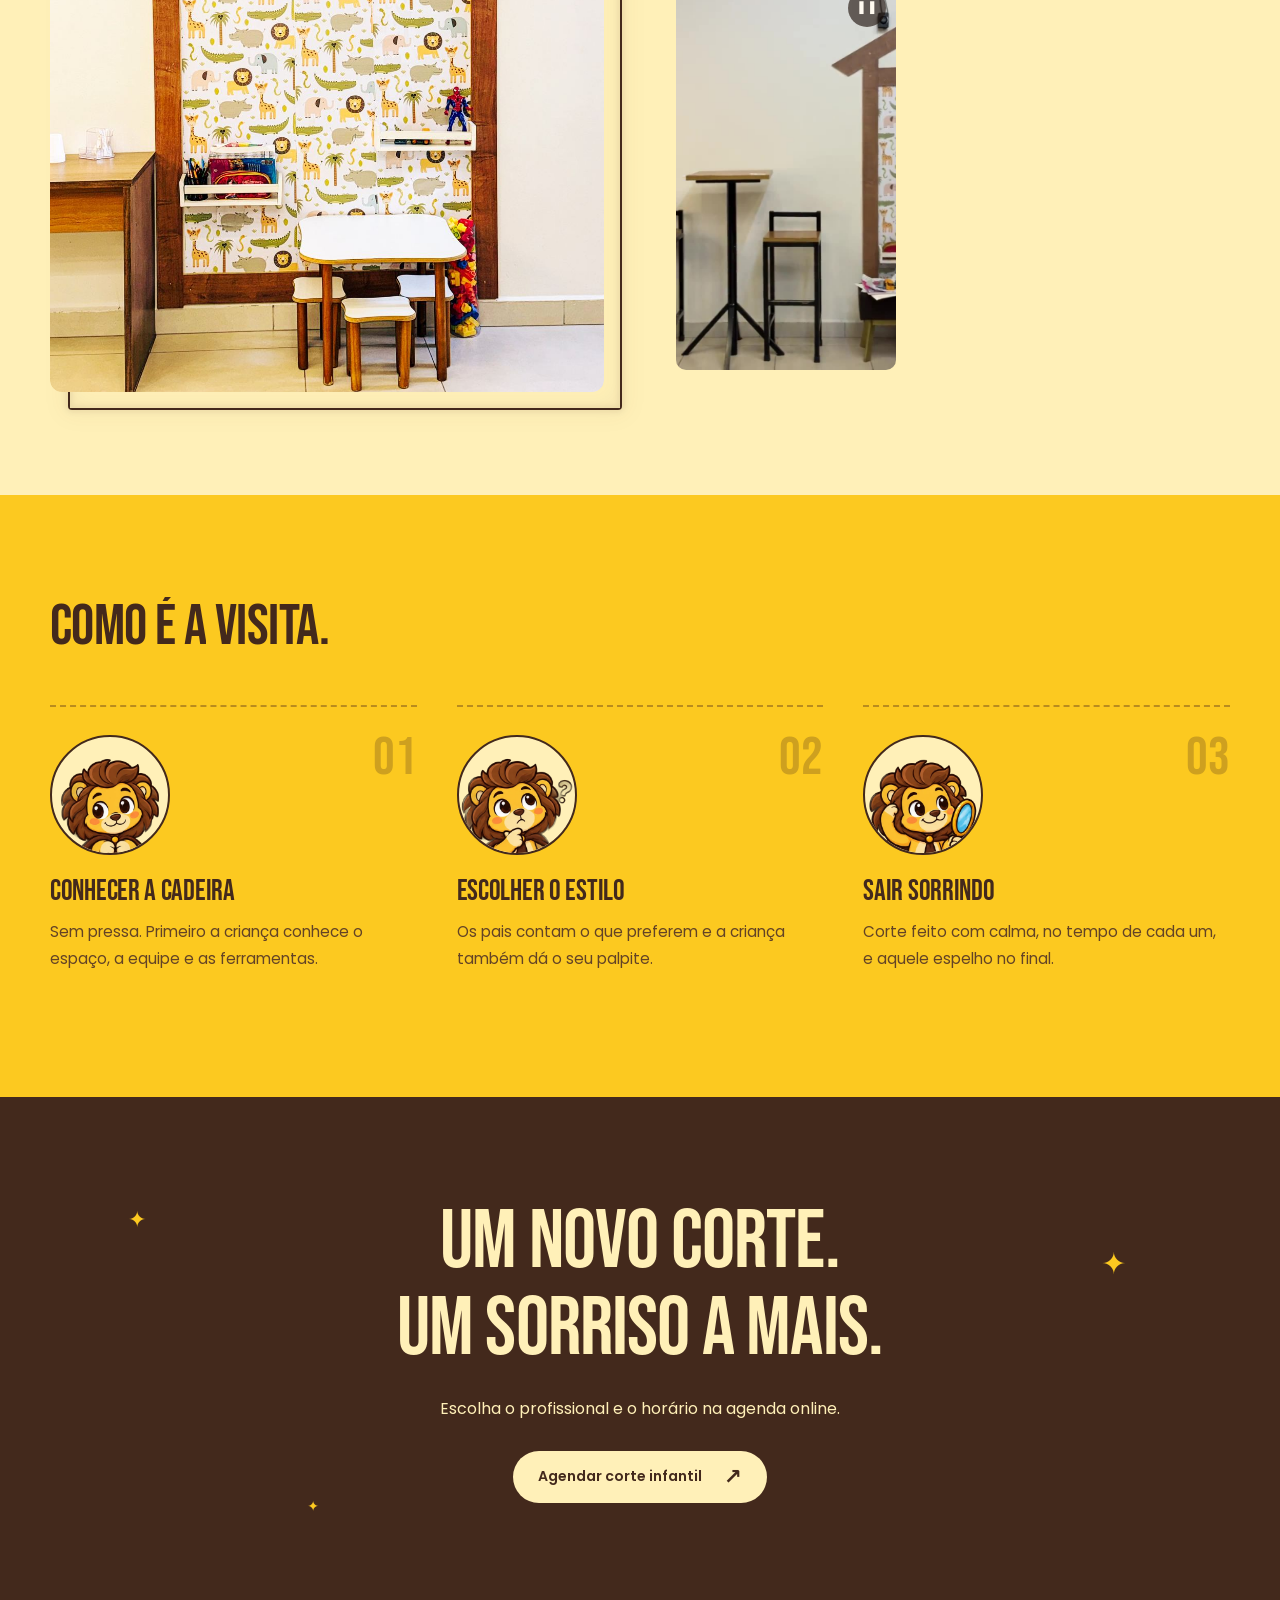
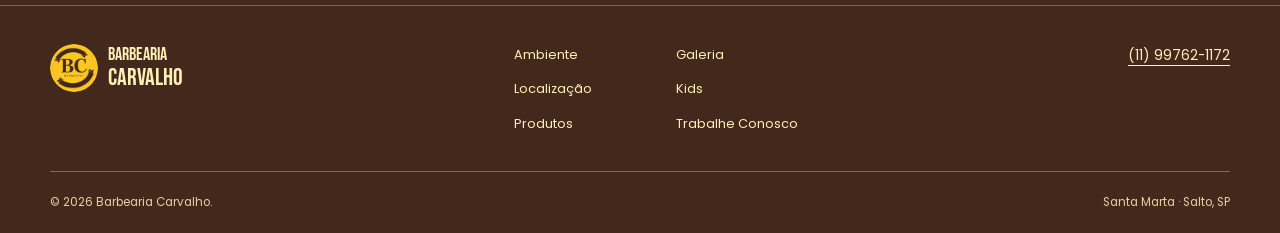
==== commit c7a61e95: "Livelier, nicer scissors - New scissors drawing (oval rings, curved tapered blades with highlight, p" ====
--- a/kids.html
+++ b/kids.html
@@ -12,7 +12,7 @@
 <button class="nav__burger" id="navBurger" aria-label="Abrir menu" aria-expanded="false" aria-controls="navLinks" hidden><span></span><span></span></button>
 </div></header><main id="conteudo" tabindex="-1"><section class="page-hero kids-hero"><div class="container inner-grid"><div><a class="back-link rise" style="--d:0s" href="index.html"><span aria-hidden="true">←</span> Voltar para a casa</a><p class="brand-note rise" style="--d:.05s">Carvalho Kids</p><h1><span class="w"><span style="--i:0">Pequenos</span></span> <span class="w"><span style="--i:1">no</span></span> <span class="w"><span style="--i:2">tamanho.</span></span><br><span class="accent"><span class="w"><span style="--i:3">Grandes</span></span> <span class="w"><span style="--i:4">no</span></span> <span class="w"><span style="--i:5">estilo.</span></span></span></h1><p class="lead rise" style="--d:.6s">Cada criança tem seu jeito. Aqui, o corte ganha tempo, paciência e carinho para os pequenos se sentirem à vontade.</p><div class="rise" style="--d:.75s"><a class="btn" href="https://sites.appbarber.com.br/barbeariacarvalhosalto" data-open-modal>Agendar corte infantil<span aria-hidden="true">↗</span></a></div></div>
 <figure class="kids-visual"><div class="kids-stage"><button class="lion-btn" id="lionBtn" type="button" aria-label="Dar um oi para o leão da Carvalho"><img class="lion-img" id="lionImg" src="assets/img/leao/oi.webp" alt="Leãozinho da Carvalho, de capa e gravatinha, acenando" width="410" height="332" fetchpriority="high"></button><span class="bubble" id="lionBubble" aria-live="polite"></span>
-<span class="float float--scissors" style="--d:-1s;--r:14deg" aria-hidden="true"><svg viewBox="0 0 56 32" fill="none" stroke="currentColor" stroke-width="3" stroke-linecap="round" aria-hidden="true"><g class="blade blade--a"><circle cx="8" cy="8" r="6"/><path d="M13 11 L52 22"/></g><g class="blade blade--b"><circle cx="8" cy="24" r="6"/><path d="M13 21 L52 10"/></g></svg></span>
+<span class="float float--scissors" style="--d:-1s;--r:14deg" aria-hidden="true"><svg class="shears" viewBox="0 0 64 36" aria-hidden="true"><g class="blade blade--a"><ellipse cx="11" cy="9" rx="6.6" ry="5.4" fill="none" stroke="currentColor" stroke-width="3.2"/><path d="M17 11.4 L34 18" stroke="currentColor" stroke-width="3.4" stroke-linecap="round"/><path d="M30 15 Q48 18.6 63 22.4 Q47 21.8 31 21.4 Z" fill="currentColor"/><path d="M37 18.6 L57 21.4" stroke="#fffaf0" stroke-opacity=".6" stroke-width="1" stroke-linecap="round"/></g><g class="blade blade--b"><ellipse cx="11" cy="27" rx="6.6" ry="5.4" fill="none" stroke="currentColor" stroke-width="3.2"/><path d="M17 24.6 L34 18" stroke="currentColor" stroke-width="3.4" stroke-linecap="round"/><path d="M30 21 Q48 17.4 63 13.6 Q47 14.2 31 14.6 Z" fill="currentColor"/><path d="M37 17.4 L57 14.6" stroke="#fffaf0" stroke-opacity=".6" stroke-width="1" stroke-linecap="round"/></g><circle cx="34" cy="18" r="3.1" fill="currentColor"/><circle cx="34" cy="18" r="1.2" fill="#fffaf0" fill-opacity=".9"/></svg></span>
 <span class="float float--comb" style="--d:-2.5s;--r:-10deg" aria-hidden="true"><svg viewBox="0 0 70 30"><rect x="2" y="2" width="66" height="10" rx="5" fill="var(--ink)"/><g stroke="var(--ink)" stroke-width="3.2" stroke-linecap="round"><path d="M8 12v14M16 12v14M24 12v14M32 12v14M40 12v14M48 12v14M56 12v14M64 12v10"/></g></svg></span>
 <span class="float float--star" style="--d:-.5s;--r:40deg" aria-hidden="true"><svg viewBox="0 0 24 24"><path d="M12 1l3 8 8 3-8 3-3 8-3-8-8-3 8-3z" fill="var(--ink)"/></svg></span>
 <span class="float float--star2" style="--d:-3.5s;--r:-40deg" aria-hidden="true"><svg viewBox="0 0 24 24"><path d="M12 1l3 8 8 3-8 3-3 8-3-8-8-3 8-3z" fill="var(--blush)"/></svg></span></div><figcaption>Um cuidado que cresce junto.</figcaption></figure></div></section>
--- a/css/style.css
+++ b/css/style.css
@@ -105,7 +105,6 @@
 
 /* Tijolo do salão, escurecido, nas seções escuras de destaque. */
 .section--brick { background: var(--ink) url(../assets/img/textura-tijolo.jpg) center / cover; }
-.section--brick .cut-line svg { border-radius: 999px; padding-inline: 8px; }
 
 /* Faixa em movimento */
 .marquee { background: var(--ink); color: var(--yellow); overflow: hidden; padding: 20px 0; font: 400 clamp(1.3rem,2.4vw,1.9rem)/1.2 'Bebas Neue',sans-serif; }
@@ -123,7 +122,7 @@
 .about-detail .frame { aspect-ratio: 4/3; border-radius: 8px; }
 .about-detail figcaption { font-weight: 600; margin: 10px 4px 2px; }
 .about-stamp { position: absolute; left: -34px; top: 34%; width: 118px; height: 118px; border-radius: 50%; background: var(--yellow); color: var(--ink); border: 1px solid var(--ink); display: grid; place-items: center; }
-.about-stamp svg.scissor-mark { width: 38px; height: 38px; }
+.about-stamp svg.scissor-mark { width: 44px; height: 26px; }
 .about-copy p:not(.statement) { font-size: .93rem; }
 .simple-list { list-style: none; padding: 0; margin: 25px 0 30px; font-size: .86rem; }
 .simple-list li { border-top: 1px solid var(--line); padding-block: 12px; display: flex; gap: 14px; align-items: center; }
@@ -133,11 +132,16 @@
 .section-intro { display: flex; align-items: end; justify-content: space-between; gap: 40px; margin-bottom: 36px; }
 .section-intro p { max-width: 39ch; margin: 0; color: var(--muted); }
 .section-intro h2 .accent { color: var(--yellow); }
-.cut-line { position: relative; overflow: hidden; height: 36px; margin-bottom: 20px; color: var(--yellow); }
-.cut-line::before { content: ''; position: absolute; left: 0; right: 0; top: 50%; border-top: 2px dashed var(--line); }
-.cut-line__track { position: absolute; inset: 0; }
-.cut-line svg { position: absolute; left: 0; top: 50%; width: 48px; height: 32px; translate: 0 -50%; background: var(--bg); padding-inline: 4px; box-sizing: content-box; }
-.blade { transform-box: view-box; transform-origin: 30px 16px; }
+/* Tesoura que corta a linha: a parte já cortada vira duas bordas que se afastam. */
+.cut-line { position: relative; display: flex; align-items: center; height: 60px; margin-bottom: 20px; color: var(--yellow); }
+.cut-line__track { position: relative; flex: none; width: 60px; height: 100%;
+  background: linear-gradient(var(--line),var(--line)) 0 calc(50% - 4px) / 100% 1px no-repeat, linear-gradient(var(--line),var(--line)) 0 calc(50% + 4px) / 100% 1px no-repeat; }
+.cut-line__rest { flex: 1; border-top: 2px dashed var(--line); }
+.cut-line__shears { position: absolute; top: 50%; right: -32px; width: clamp(72px,7vw,96px); aspect-ratio: 64/36; height: auto; translate: 0 -50%; filter: drop-shadow(0 3px 6px rgb(0 0 0 / .35)); }
+.cut-line__shears svg { display: block; width: 100%; height: 100%; overflow: visible; }
+.cut-line__bit { position: absolute; left: 72%; top: 54%; width: 8px; height: 2px; border-radius: 2px; background: var(--muted); opacity: 0; pointer-events: none; }
+.shears { overflow: visible; }
+.blade { transform-box: view-box; transform-origin: 34px 18px; }
 .services-list { list-style: none; padding: 0; margin: 0 0 40px; display: grid; grid-template-columns: 1fr 1fr; gap: 0 56px; }
 .service { position: relative; isolation: isolate; display: grid; grid-template-columns: 52px 1fr 46px; gap: 16px; align-items: start; padding: 26px 0; color: var(--fg); }
 .service::after { content: ''; position: absolute; left: 0; right: 0; top: 0; height: 1px; background: var(--line); transform-origin: left; transition: transform 1s var(--ease-out) var(--d,0s); }
@@ -269,7 +273,7 @@
 .kids-stage::after { content: ''; position: absolute; inset: 0; border-radius: 50%; border: 2px dashed var(--ink); opacity: .45; }
 .lion-btn { position: relative; z-index: 1; width: 78%; padding: 0; border: 0; background: none; border-radius: 50%; -webkit-tap-highlight-color: transparent; }
 .lion-btn:focus-visible { outline-offset: -6px; }
-.lion-img { display: block; width: 100%; height: auto; transform-origin: 50% 100%; transform: rotate(var(--lean,0deg)); transition: transform .5s var(--ease-quart),opacity .18s; filter: drop-shadow(0 14px 18px rgb(67 41 28 / .25)); }
+.lion-img { display: block; width: 100%; height: auto; transition: opacity .18s; filter: drop-shadow(0 14px 18px rgb(67 41 28 / .25)); }
 .lion-img.is-swapping { opacity: .2; }
 .bubble { position: absolute; z-index: 2; top: 4%; left: -2%; padding: 12px 18px; border-radius: 18px 18px 18px 4px; background: var(--ink); color: var(--yellow-light); font: 400 1.5rem/1 'Bebas Neue',sans-serif; opacity: 0; transform: translateY(10px) scale(.9); transform-origin: bottom left; transition: opacity .3s var(--ease-out),transform .45s var(--ease-out); pointer-events: none; }
 .bubble.is-on { opacity: 1; transform: none; }
@@ -378,12 +382,18 @@
 
   /* Movimento contínuo e leve */
   .about-stamp svg.ring { animation-duration: 18s; animation-direction: reverse; }
-  .blade--a { animation: snip-a .7s ease-in-out infinite alternate; }
-  .blade--b { animation: snip-b .7s ease-in-out infinite alternate; }
-  @keyframes snip-a { to { transform: rotate(-11deg); } }
-  @keyframes snip-b { to { transform: rotate(11deg); } }
-  .teaser-lion { animation: peek 5s ease-in-out infinite; transform-origin: 50% 100%; }
-  @keyframes peek { 0%,100% { transform: translateY(18px) rotate(-3deg); } 50% { transform: translateY(0) rotate(3deg); } }
+  /* Corte rápido e abertura mais lenta, como uma tesoura de verdade. */
+  .blade--a { animation: snip-a .62s cubic-bezier(.6,0,.2,1) infinite; }
+  .blade--b { animation: snip-b .62s cubic-bezier(.6,0,.2,1) infinite; }
+  @keyframes snip-a { 0%,100% { transform: rotate(9deg); } 38% { transform: rotate(-8deg); } 50% { transform: rotate(-6deg); } }
+  @keyframes snip-b { 0%,100% { transform: rotate(-9deg); } 38% { transform: rotate(8deg); } 50% { transform: rotate(6deg); } }
+  .float--scissors .blade,.about-stamp .blade { animation-duration: 1.1s; }
+  .cut-line__bit { animation: clip-fall 1.24s ease-in infinite; }
+  .cut-line__bit:nth-of-type(2) { animation-delay: .41s; --x: -9px; --r: -160deg; }
+  .cut-line__bit:nth-of-type(3) { animation-delay: .82s; --x: 6px; --r: 220deg; width: 5px; }
+  @keyframes clip-fall { 0% { opacity: 0; transform: translate(0,0) rotate(0); } 12% { opacity: .9; } 100% { opacity: 0; transform: translate(var(--x,-4px),26px) rotate(var(--r,140deg)); } }
+  .cut-line__shears { animation: shears-push .62s ease-in-out infinite; }
+  @keyframes shears-push { 38% { translate: 3px -50%; } }
   .doodle { animation: drift 7s ease-in-out infinite; animation-delay: var(--d,0s); }
   @keyframes drift { 50% { transform: translate(8px,-14px) rotate(25deg); opacity: .5; } }
   .final-cta__stamp { animation: spin 90s linear infinite; }
@@ -392,10 +402,6 @@
 
 
   /* Kids */
-  .lion-btn { animation: bob 4s ease-in-out infinite; }
-  @keyframes bob { 50% { transform: translateY(-6px) rotate(-1.5deg); } }
-  .lion-btn.is-happy .lion-img { animation: wiggle .9s var(--ease-out); }
-  @keyframes wiggle { 20% { transform: rotate(-7deg) scale(1.04); } 45% { transform: rotate(6deg) scale(1.04); } 70% { transform: rotate(-3deg); } }
   .kids-stage::after { animation: spin 40s linear infinite; }
   .float { animation: float 6s ease-in-out infinite; animation-delay: var(--d,0s); }
   @keyframes float { 50% { transform: translateY(-16px) rotate(var(--r,10deg)); } }
@@ -413,7 +419,7 @@
     @keyframes float-up { from { translate: 0 50px; } to { translate: 0 -50px; } }
     .about-stamp { animation: float-up linear both reverse; animation-timeline: view(); }
     .cut-line__track { animation: cut linear both; animation-timeline: view(); animation-range: entry 10% cover 55%; }
-    @keyframes cut { to { transform: translateX(calc(100% - 56px)); } }
+    @keyframes cut { from { width: 60px; } to { width: calc(100% - 60px); } }
     .final-cta h2 { animation: breathe linear both; animation-timeline: view(); animation-range: entry 0% cover 50%; }
     @keyframes breathe { from { letter-spacing: .08em; } to { letter-spacing: -.01em; } }
     .nav__progress { transform: none; scale: 0 1; animation: progress linear both; animation-timeline: scroll(root); }
@@ -486,7 +492,7 @@
   .about-main { aspect-ratio: 5/4; }
   .about-detail { width: 62%; right: 0; border-width: 6px; }
   .about-stamp { left: auto; right: 12px; top: 12px; width: 84px; height: 84px; }
-  .about-stamp svg.scissor-mark { width: 28px; height: 28px; }
+  .about-stamp svg.scissor-mark { width: 34px; height: 20px; }
   .about-grid { gap: 36px; }
   .section-intro { flex-direction: column; align-items: start; gap: 24px; margin-bottom: 28px; }
   .section-intro p { max-width: 42ch; }
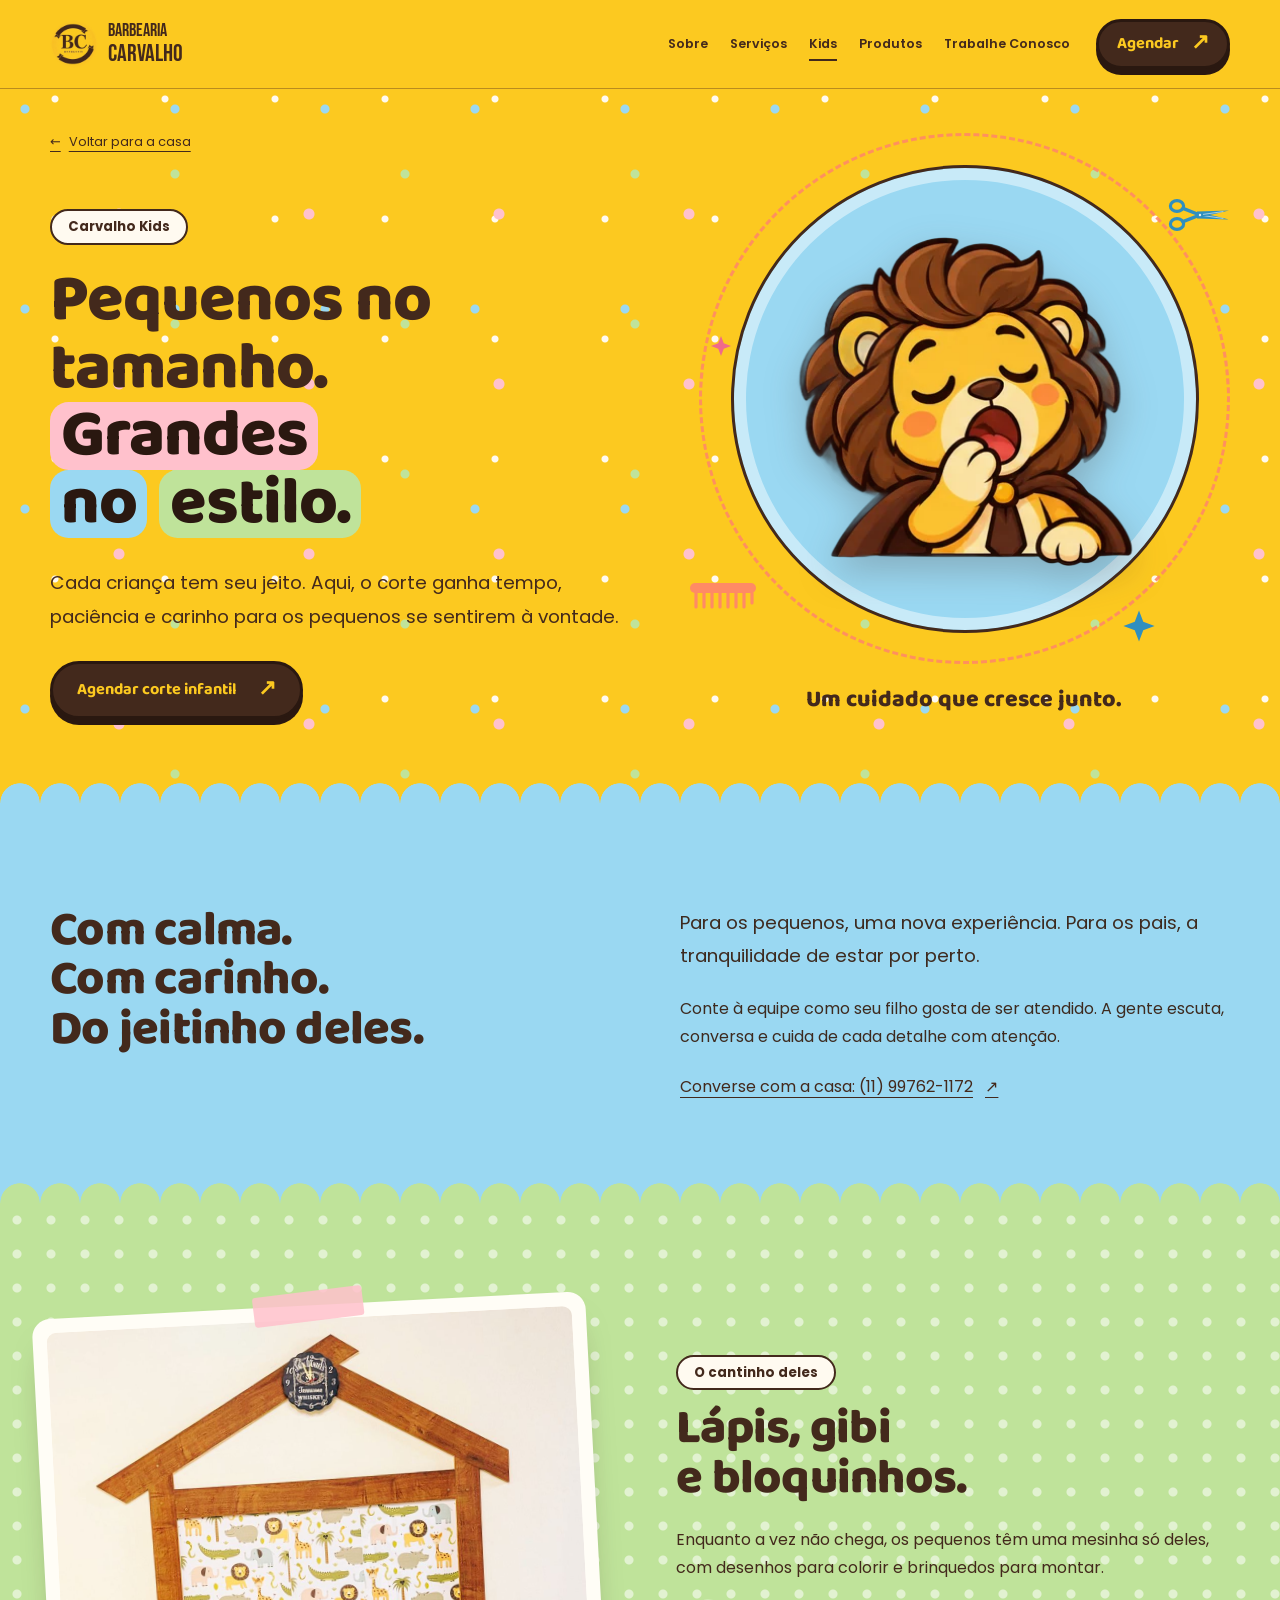
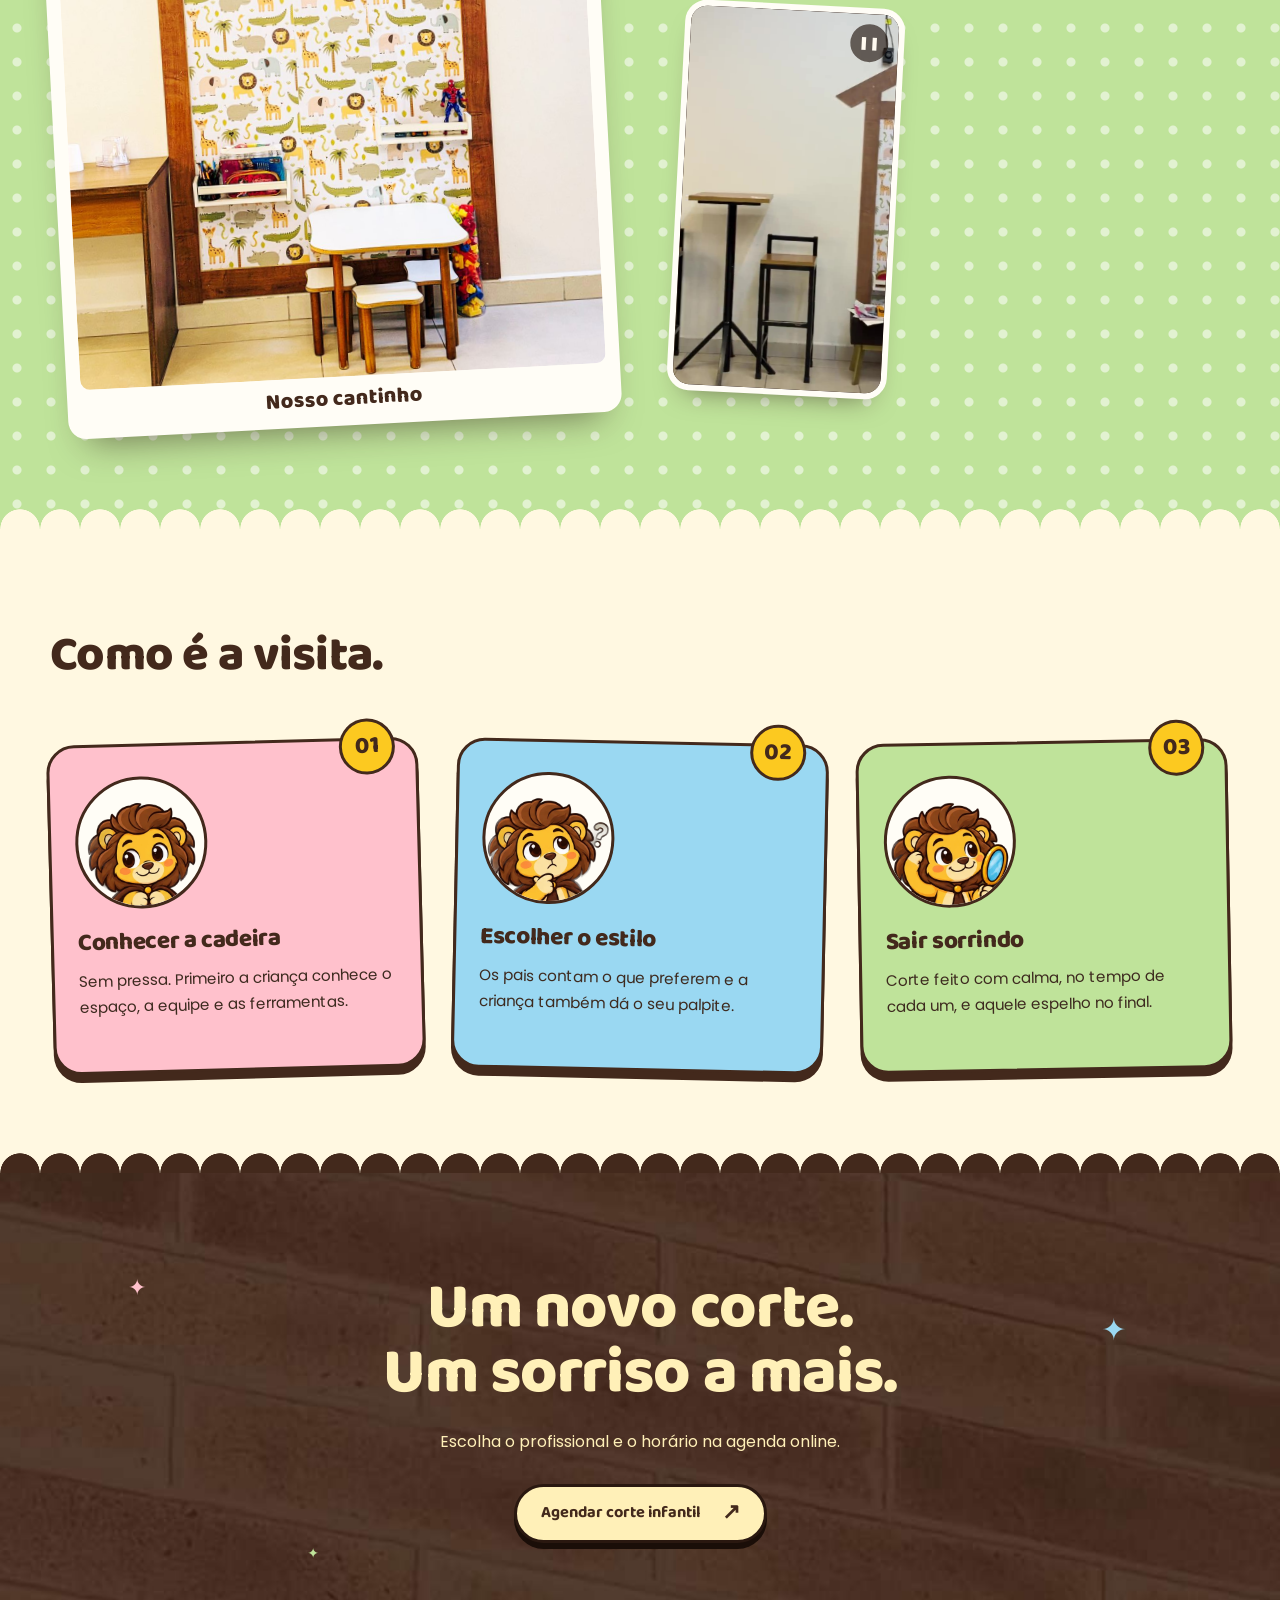
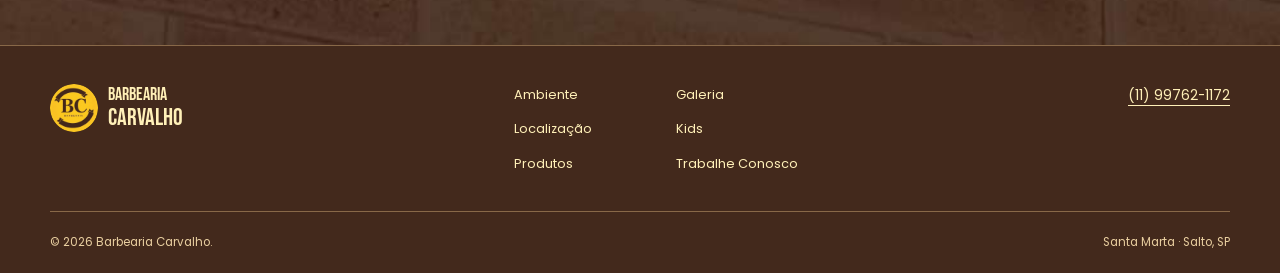
==== commit 5c2db0cd: "Kids page: playful child-friendly theme on the main site's structure - Palette from the kids corner " ====
--- a/kids.html
+++ b/kids.html
@@ -2,7 +2,7 @@
 <title>Carvalho Kids — Barbearia Carvalho</title><meta name="description" content="Atendimento infantil com paciência e carinho na Barbearia Carvalho, em Salto. Conheça o Kids e agende online."><meta name="theme-color" content="#fcc920">
 <link rel="icon" type="image/png" sizes="32x32" href="assets/img/favicon-32.png"><link rel="apple-touch-icon" href="assets/img/apple-touch-icon.png">
 <link rel="preconnect" href="https://fonts.googleapis.com"><link rel="preconnect" href="https://fonts.gstatic.com" crossorigin>
-<link href="https://fonts.googleapis.com/css2?family=Bebas+Neue&amp;family=Poppins:wght@400;500;600;700&amp;display=swap" rel="stylesheet">
+<link href="https://fonts.googleapis.com/css2?family=Baloo+2:wght@600;700;800&amp;family=Bebas+Neue&amp;family=Poppins:wght@400;500;600;700&amp;display=swap" rel="stylesheet">
 <link rel="stylesheet" href="css/style.css"><script src="js/script.js" defer></script><script>(function(d){if(!matchMedia("(prefers-reduced-motion: reduce)").matches){d.classList.add("motion");setTimeout(function(){if(!window.BC_READY)d.classList.remove("motion")},3000)}})(document.documentElement)</script></head><body class="inner-page kids-page">
 <a class="skip-link" href="#conteudo">Pular para o conteúdo</a>
 <header class="nav" id="nav"><div class="container nav__inner">
@@ -16,16 +16,16 @@
 <span class="float float--comb" style="--d:-2.5s;--r:-10deg" aria-hidden="true"><svg viewBox="0 0 70 30"><rect x="2" y="2" width="66" height="10" rx="5" fill="var(--ink)"/><g stroke="var(--ink)" stroke-width="3.2" stroke-linecap="round"><path d="M8 12v14M16 12v14M24 12v14M32 12v14M40 12v14M48 12v14M56 12v14M64 12v10"/></g></svg></span>
 <span class="float float--star" style="--d:-.5s;--r:40deg" aria-hidden="true"><svg viewBox="0 0 24 24"><path d="M12 1l3 8 8 3-8 3-3 8-3-8-8-3 8-3z" fill="var(--ink)"/></svg></span>
 <span class="float float--star2" style="--d:-3.5s;--r:-40deg" aria-hidden="true"><svg viewBox="0 0 24 24"><path d="M12 1l3 8 8 3-8 3-3 8-3-8-8-3 8-3z" fill="var(--blush)"/></svg></span></div><figcaption>Um cuidado que cresce junto.</figcaption></figure></div></section>
-<section class="section section--ink"><div class="container kids-care"><h2 data-split>Com calma.<br>Com carinho.<br>Do jeitinho deles.</h2><div data-stagger><p class="lead" data-reveal>Para os pequenos, uma nova experiência. Para os pais, a tranquilidade de estar por perto.</p><p data-reveal>Conte à equipe como seu filho gosta de ser atendido. A gente escuta, conversa e cuida de cada detalhe com atenção.</p><a class="text-link" data-reveal href="tel:+5511997621172">Converse com a casa: (11) 99762-1172 <span aria-hidden="true">↗</span></a></div></div></section>
-<section class="section kids-corner"><div class="container kids-corner__grid"><figure class="led" data-reveal="clip"><div class="frame"><img src="assets/img/espaco-kids.jpg" alt="Cantinho Kids com moldura de casinha, papel de parede de bichinhos, mesinha, banquinhos e brinquedos" width="1080" height="1440" loading="lazy"></div></figure>
+<section class="section kids-sky kwave"><div class="container kids-care"><h2 data-split>Com calma.<br>Com carinho.<br>Do jeitinho deles.</h2><div data-stagger><p class="lead" data-reveal>Para os pequenos, uma nova experiência. Para os pais, a tranquilidade de estar por perto.</p><p data-reveal>Conte à equipe como seu filho gosta de ser atendido. A gente escuta, conversa e cuida de cada detalhe com atenção.</p><a class="text-link" data-reveal href="tel:+5511997621172">Converse com a casa: (11) 99762-1172 <span aria-hidden="true">↗</span></a></div></div></section>
+<section class="section kids-corner kwave"><div class="container kids-corner__grid"><figure class="polaroid" data-reveal="pop"><div class="frame"><img src="assets/img/espaco-kids.jpg" alt="Cantinho Kids com moldura de casinha, papel de parede de bichinhos, mesinha, banquinhos e brinquedos" width="1080" height="1440" loading="lazy"></div><figcaption>Nosso cantinho</figcaption></figure>
 <div data-stagger><p class="brand-note" data-reveal>O cantinho deles</p><h2 data-split>Lápis, gibi<br>e bloquinhos.</h2><p data-reveal>Enquanto a vez não chega, os pequenos têm uma mesinha só deles, com desenhos para colorir e brinquedos para montar.</p>
 <div class="tour__item kids-corner__video" data-reveal="pop"><video src="assets/video/kids.mp4" poster="assets/video/kids.jpg" width="540" height="960" muted loop playsinline controls preload="none" aria-label="Criança brincando no cantinho Kids da barbearia"></video></div></div></div></section>
-<section class="section"><div class="container"><h2 class="steps-intro" data-split>Como é a visita.</h2><ol class="steps" data-stagger>
+<section class="section kids-steps kwave"><div class="container"><h2 class="steps-intro" data-split>Como é a visita.</h2><ol class="steps" data-stagger>
 <li class="step" data-reveal><span class="step__num" aria-hidden="true">01</span><span class="step__icon step__icon--lion"><img src="assets/img/leao/timido.webp" alt="" width="410" height="332" loading="lazy"></span><h3>Conhecer a cadeira</h3><p>Sem pressa. Primeiro a criança conhece o espaço, a equipe e as ferramentas.</p></li>
 <li class="step" data-reveal><span class="step__num" aria-hidden="true">02</span><span class="step__icon step__icon--lion"><img src="assets/img/leao/pensando.webp" alt="" width="410" height="332" loading="lazy"></span><h3>Escolher o estilo</h3><p>Os pais contam o que preferem e a criança também dá o seu palpite.</p></li>
 <li class="step" data-reveal><span class="step__num" aria-hidden="true">03</span><span class="step__icon step__icon--lion"><img src="assets/img/leao/orgulhoso.webp" alt="" width="410" height="332" loading="lazy"></span><h3>Sair sorrindo</h3><p>Corte feito com calma, no tempo de cada um, e aquele espelho no final.</p></li>
 </ol></div></section>
-<section class="section section--ink final-cta"><span class="doodle" style="left:10%;top:22%" aria-hidden="true">✦</span><span class="doodle" style="right:12%;top:30%;--d:-2s;font-size:30px" aria-hidden="true">✦</span><span class="doodle" style="left:24%;bottom:18%;--d:-4s;font-size:14px" aria-hidden="true">✦</span><div class="container"><h2 data-split>Um novo corte.<br>Um sorriso a mais.</h2><p data-reveal>Escolha o profissional e o horário na agenda online.</p><div data-reveal><a class="btn" href="https://sites.appbarber.com.br/barbeariacarvalhosalto" data-open-modal>Agendar corte infantil<span aria-hidden="true">↗</span></a></div></div></section></main><footer class="footer section--ink"><div class="container footer__grid">
+<section class="section section--ink section--brick final-cta kwave"><span class="doodle" style="left:10%;top:22%" aria-hidden="true">✦</span><span class="doodle" style="right:12%;top:30%;--d:-2s;font-size:30px" aria-hidden="true">✦</span><span class="doodle" style="left:24%;bottom:18%;--d:-4s;font-size:14px" aria-hidden="true">✦</span><div class="container"><h2 data-split>Um novo corte.<br>Um sorriso a mais.</h2><p data-reveal>Escolha o profissional e o horário na agenda online.</p><div data-reveal><a class="btn" href="https://sites.appbarber.com.br/barbeariacarvalhosalto" data-open-modal>Agendar corte infantil<span aria-hidden="true">↗</span></a></div></div></section></main><footer class="footer section--ink"><div class="container footer__grid">
 <a class="brand" href="index.html"><img src="assets/img/logo-512.png" width="48" height="48" alt=""><span>Barbearia<strong>Carvalho</strong></span></a>
 <nav class="footer__links" aria-label="Rodapé"><a href="index.html#ambiente">Ambiente</a><a href="index.html#galeria">Galeria</a><a href="index.html#localizacao">Localização</a><a href="kids.html">Kids</a><a href="produtos.html">Produtos</a><a href="trabalhe-conosco.html">Trabalhe Conosco</a></nav>
 <a class="text-link" href="tel:+5511997621172">(11) 99762-1172</a></div>
--- a/css/style.css
+++ b/css/style.css
@@ -530,3 +530,75 @@
   .hero__visual { transform: none; }
   .photo-seal { translate: none; }
 }
+
+/* ================================================================
+   Kids: mesma estrutura e marca da página principal, com paleta e
+   formas de criança (cores do papel de parede do cantinho, fonte
+   arredondada, cartões "de brinquedo" e bordas em ondinha).
+   ================================================================ */
+.kids-page { --k-sky: #9ad8f2; --k-mint: #bfe39a; --k-pink: #ffc1cc; --k-coral: #ff8a65; --k-blue: #2f8fc0; --k-cream: #fff8e1; }
+.kids-page h1,.kids-page h2,.kids-page h3 { font-family: 'Baloo 2','Bebas Neue',sans-serif; font-weight: 800; letter-spacing: -.015em; line-height: 1.02; }
+.kids-page h1 { font-size: clamp(2.7rem,5.2vw,4.7rem); }
+.kids-page h2 { font-size: clamp(2.2rem,3.8vw,3.5rem); }
+.kids-page h3 { font-size: clamp(1.45rem,1.9vw,1.75rem); }
+.kids-page .brand-note { display: block; width: fit-content; margin-top: 18px; padding: 4px 16px; border: 2px solid var(--ink); border-radius: 999px; background: #fffaf0; color: var(--ink); font-weight: 700; }
+.kids-page .btn { border: 3px solid var(--ink-deep); font-family: 'Baloo 2','Poppins',sans-serif; font-weight: 700; font-size: 1.02rem; box-shadow: 0 6px 0 var(--ink-deep); }
+.kids-page .btn:hover { transform: translateY(3px); box-shadow: 0 3px 0 var(--ink-deep); }
+.kids-page .btn:active { transform: translateY(6px); box-shadow: 0 0 0 var(--ink-deep); }
+.kids-page .section--ink .btn { border-color: var(--ink-deep); box-shadow: 0 6px 0 #1a0e08; }
+
+/* Bordas em ondinha: cada seção "morde" a anterior. */
+.kwave { position: relative; }
+.kwave::before { content: ''; position: absolute; left: 0; right: 0; bottom: 100%; height: 20px; background: var(--kbg,var(--bg)); pointer-events: none;
+  -webkit-mask: radial-gradient(20px at 50% 100%,#000 97%,#0000) 0 0 / 40px 20px repeat-x; mask: radial-gradient(20px at 50% 100%,#000 97%,#0000) 0 0 / 40px 20px repeat-x; }
+
+/* Abertura: confete nas cores do cantinho. */
+.kids-hero { background-color: var(--yellow);
+  background-image: radial-gradient(circle,var(--k-pink) 0 5px,transparent 6px),radial-gradient(circle,var(--k-sky) 0 4px,transparent 5px),radial-gradient(circle,var(--k-mint) 0 4px,transparent 5px),radial-gradient(circle,#fffaf0 0 3px,transparent 4px);
+  background-size: 190px 170px,150px 200px,230px 150px,110px 120px; background-position: 24px 40px,100px 120px,60px 10px,0 70px; }
+.kids-page .inner-grid h1 .accent .w > span { padding: 0 .16em; border-radius: .28em; background: var(--k-pink); box-decoration-break: clone; }
+.kids-page .inner-grid h1 .accent .w:nth-child(2) > span { background: var(--k-sky); }
+.kids-page .inner-grid h1 .accent .w:nth-child(3) > span { background: var(--k-mint); }
+.kids-stage::before { background: var(--k-sky); border: 3px solid var(--ink); box-shadow: inset 0 0 0 12px rgb(255 255 255 / .45); }
+.kids-stage::after { border: 3px dashed var(--k-coral); opacity: .9; }
+.float--scissors { color: var(--k-blue); }
+.float--comb { --ink: var(--k-coral); }
+.float--star { --ink: var(--k-blue); }
+.float--star2 { --blush: #f06a8a; }
+.bubble { background: #fffaf0; color: var(--ink); border: 3px solid var(--ink); font: 800 1.25rem/1.1 'Baloo 2','Bebas Neue',sans-serif; box-shadow: 0 5px 0 var(--ink); }
+.kids-visual figcaption { font: 800 1.45rem/1.2 'Baloo 2','Bebas Neue',sans-serif; }
+
+/* Com calma: céu azul. */
+.kids-sky { --kbg: var(--k-sky); --bg: var(--k-sky); --fg: var(--ink); --muted: #3d2a1f; --line: var(--ink); background: var(--k-sky); color: var(--ink); }
+
+/* Cantinho: verde com bolinhas e foto em polaroide. */
+.kids-corner { --kbg: var(--k-mint); --bg: var(--k-mint); --muted: #3d2a1f; background-color: var(--k-mint); background-image: radial-gradient(circle,rgb(255 255 255 / .55) 0 4px,transparent 5px); background-size: 34px 34px; }
+.polaroid { position: relative; padding: 14px 14px 0; background: #fffdf6; border-radius: 18px; rotate: -3deg; box-shadow: 0 22px 36px -20px rgb(42 24 16 / .55); }
+.polaroid::before { content: ''; position: absolute; z-index: 1; top: -14px; left: 50%; width: 110px; height: 30px; margin-left: -55px; background: rgb(255 193 204 / .85); rotate: -4deg; border-radius: 3px; }
+.polaroid .frame { border-radius: 10px; }
+.polaroid figcaption { margin: 0; padding: 12px 0 16px; text-align: center; font: 800 1.35rem/1 'Baloo 2',sans-serif; }
+.kids-corner__video { border: 6px solid #fffdf6; border-radius: 22px; rotate: 3deg; box-shadow: 0 16px 28px -18px rgb(42 24 16 / .6); }
+
+/* Passos: cartões coloridos de brinquedo. */
+.kids-steps { --kbg: var(--k-cream); --bg: var(--k-cream); background: var(--k-cream); }
+.kids-page .steps { gap: 32px; padding-top: 12px; }
+.kids-page .step { padding: 30px 24px 28px; border: 3px solid var(--ink); border-radius: 28px; background: var(--card,var(--k-pink)); box-shadow: 0 8px 0 var(--ink); rotate: var(--tilt,-1.5deg); transition: rotate .4s var(--ease-out),translate .4s var(--ease-out); }
+.kids-page .step:nth-child(2) { --card: var(--k-sky); --tilt: 1.2deg; }
+.kids-page .step:nth-child(3) { --card: var(--k-mint); --tilt: -1deg; }
+.kids-page .step:hover { rotate: 0deg; translate: 0 -4px; }
+.kids-page .step__num { top: -22px; right: 20px; width: 56px; height: 56px; display: grid; place-items: center; border: 3px solid var(--ink); border-radius: 50%; background: var(--yellow); opacity: 1; font: 800 1.5rem/1 'Baloo 2',sans-serif; }
+.kids-page .step__icon--lion { width: 132px; height: 132px; background: #fffdf6; border-width: 3px; }
+.kids-page .step p { color: #3d2a1f; }
+
+/* Encerramento: o mesmo tijolo da casa, com confete colorido. */
+.kids-page .final-cta { --kbg: var(--ink); overflow: visible; }
+.kids-page .final-cta h2 { font-size: clamp(2.6rem,5vw,4.4rem); }
+.kids-page .final-cta .doodle:nth-of-type(1) { color: var(--k-pink); }
+.kids-page .final-cta .doodle:nth-of-type(2) { color: var(--k-sky); }
+.kids-page .final-cta .doodle:nth-of-type(3) { color: var(--k-mint); }
+
+@media (max-width: 600px) {
+  .kids-page h1 { font-size: clamp(2.4rem,11vw,3.2rem); }
+  .kids-page .steps { gap: 40px; }
+  .polaroid { rotate: -2deg; }
+}
